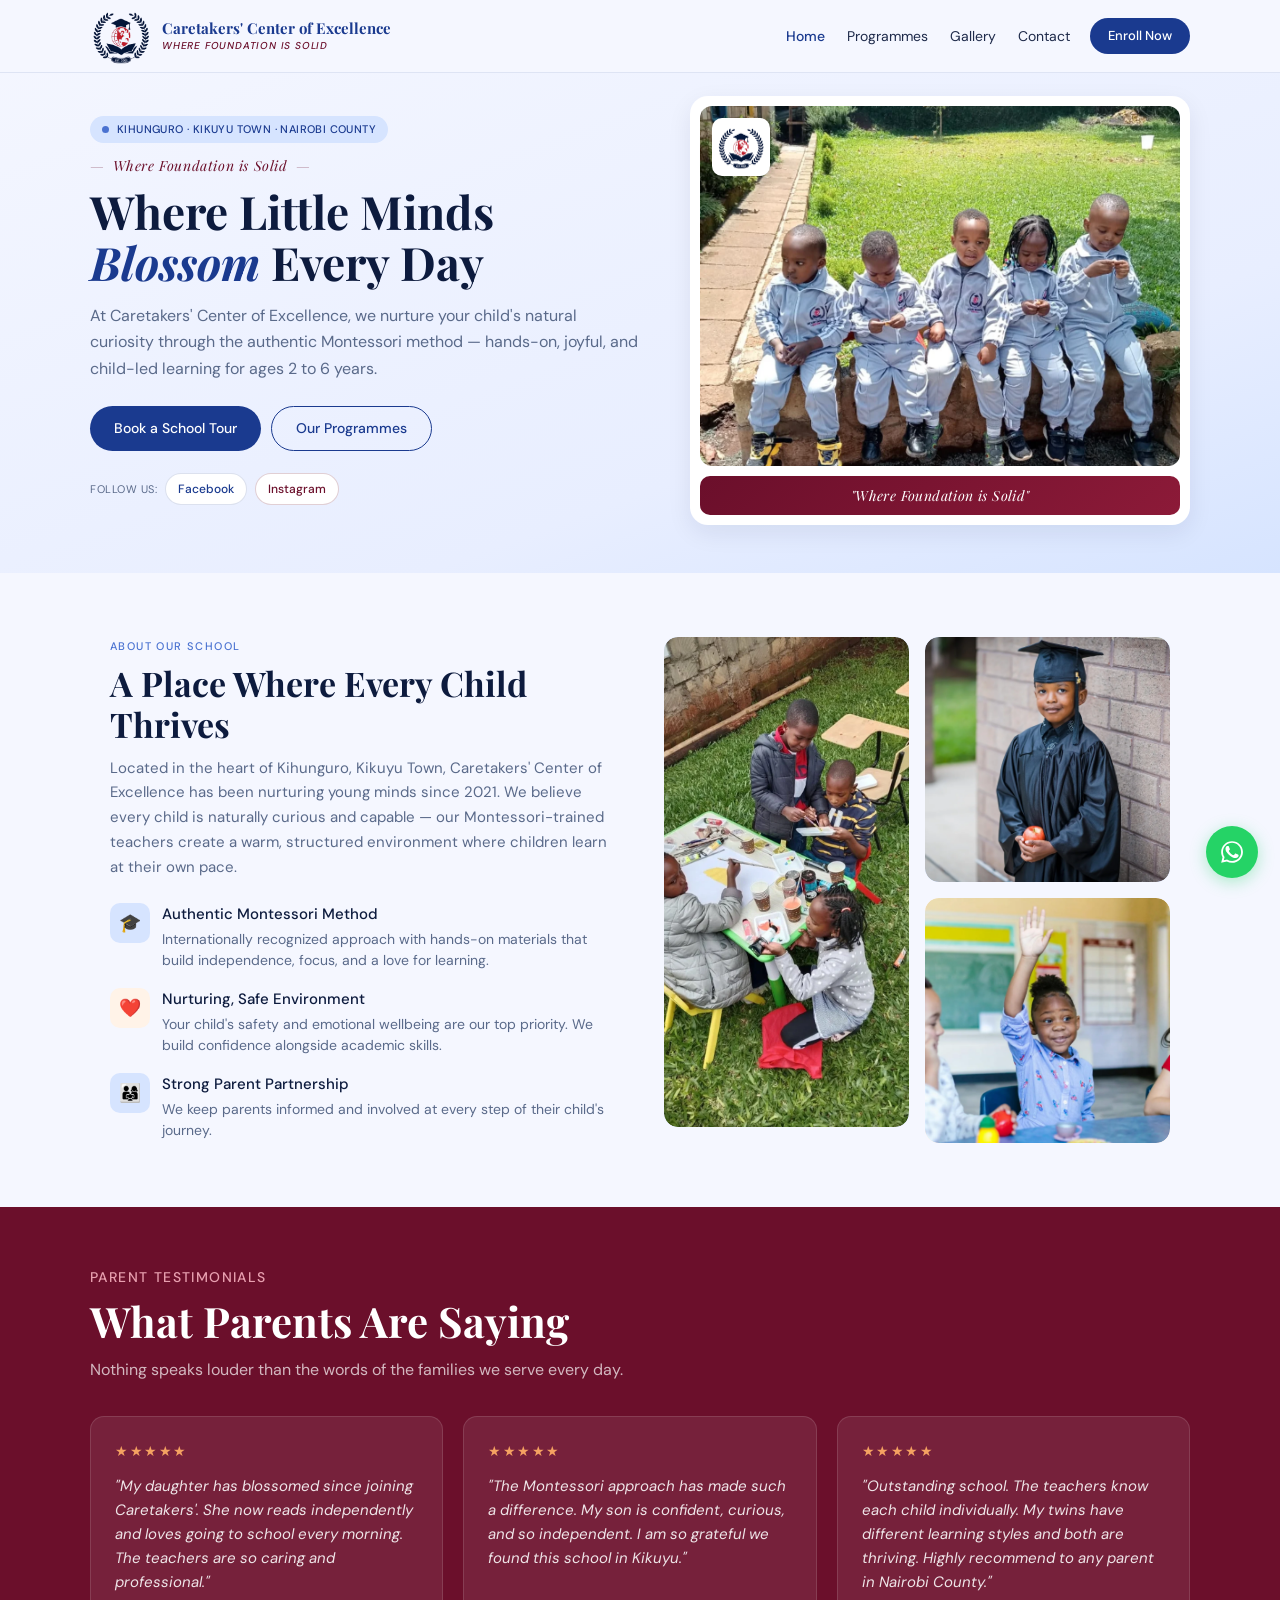
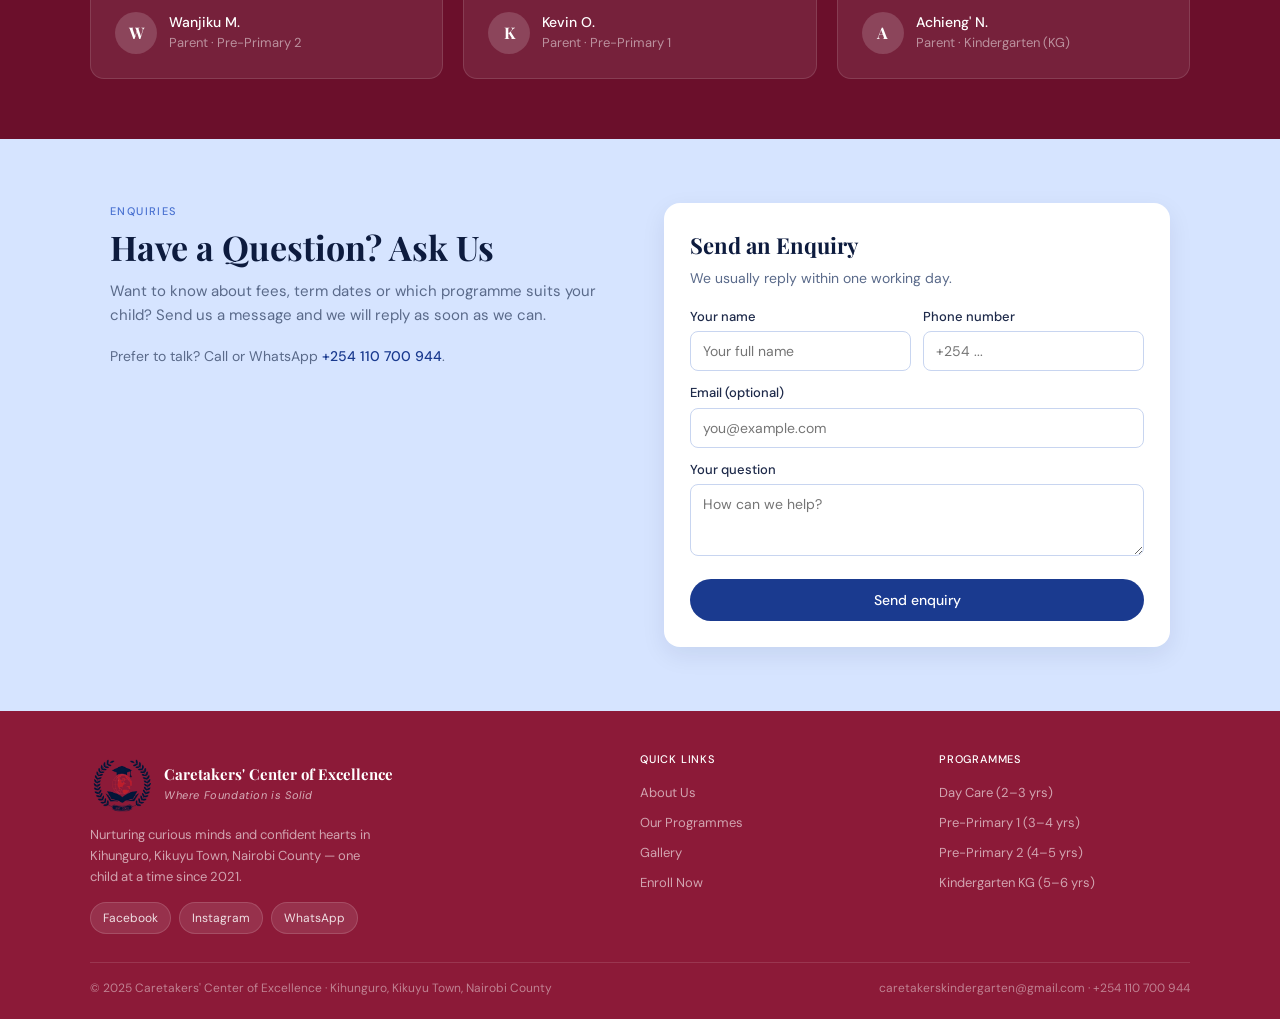
==== index.html @ aa912640 "Form Validation" ====
<!DOCTYPE html>
<html lang="en">
<head>
<meta charset="UTF-8">
<meta name="viewport" content="width=device-width, initial-scale=1.0">
<title>Caretakers' Center of Excellence | Where Foundation is Solid | Kikuyu Town</title>
<meta name="description" content="Authentic Montessori kindergarten in Kihunguro, Kikuyu Town, Nairobi County. Nurturing children aged 2–6 years. Where Foundation is Solid.">
<link href="https://fonts.googleapis.com/css2?family=Playfair+Display:wght@400;600;700&family=DM+Sans:wght@300;400;500&display=swap" rel="stylesheet">
<link rel="stylesheet" href="css/base/variables.css">
<link rel="stylesheet" href="css/base/reset.css">
<link rel="stylesheet" href="css/base/typography.css">
<link rel="stylesheet" href="css/layout/section.css">
<link rel="stylesheet" href="css/layout/page.css">
<link rel="stylesheet" href="css/components/nav.css">
<link rel="stylesheet" href="css/components/buttons.css">
<link rel="stylesheet" href="css/components/footer.css">
<link rel="stylesheet" href="css/components/whatsapp.css">
<link rel="stylesheet" href="css/components/social.css">
<link rel="stylesheet" href="css/components/forms.css">
<link rel="stylesheet" href="css/pages/home-hero.css">
<link rel="stylesheet" href="css/pages/about.css">
<link rel="stylesheet" href="css/pages/home-enquiry.css">
<link rel="stylesheet" href="css/pages/home-testimonials.css">
<link rel="stylesheet" href="css/pages/home-cta.css">
</head>
<body>

<nav>
  <div class="nav-inner">
    <a href="index.html" class="logo-wrap">
      <img src="images/Logo.png" alt="Caretakers' Center of Excellence Logo">
      <div class="logo-text">
        <strong>Caretakers' Center of Excellence</strong>
        <span>Where Foundation is Solid</span>
      </div>
    </a>
    <button class="nav-toggle" aria-label="Toggle menu" aria-expanded="false">☰</button>
    <ul class="nav-links">
      <li><a href="index.html" aria-current="page">Home</a></li>
      <li><a href="programmes.html">Programmes</a></li>
      <li><a href="gallery.html">Gallery</a></li>
      <li><a href="contact.html">Contact</a></li>
    </ul>
    <a href="contact.html#enrol" class="nav-cta">Enroll Now</a>
  </div>
</nav>

<main>
<section class="hero">
  <div class="hero-inner">
    <div>
      <div class="hero-tag">Kihunguro · Kikuyu Town · Nairobi County</div>
      <div class="tagline-hero">Where Foundation is Solid</div>
      <h1>Where Little Minds <em>Blossom</em> Every Day</h1>
      <p class="hero-desc">At Caretakers' Center of Excellence, we nurture your child's natural curiosity through the authentic Montessori method — hands-on, joyful, and child-led learning for ages 2 to 6 years.</p>
      <div class="hero-btns">
        <a href="contact.html#tour" class="btn-primary">Book a School Tour</a>
        <a href="programmes.html" class="btn-secondary">Our Programmes</a>
      </div>
      <div class="social-row">
        <span>Follow us:</span>
        <a href="https://www.facebook.com/caretakers-center-of-excellence" target="_blank" class="social-pill">Facebook</a>
        <a href="https://www.instagram.com/caretakerscenterofexcellence" target="_blank" class="social-pill wine">Instagram</a>
      </div>
    </div>
    <div class="hero-visual">
      <div class="hero-logo-card">
        <img class="hero-main-photo" src="images/Photo 9.jpg" alt="Children at Caretakers' Center of Excellence in Kikuyu">
        <div class="hero-logo-chip">
          <img src="images/Logo.png" alt="Caretakers' Center of Excellence Montessori">
        </div>
        <div class="hero-tagline-card">
          <p>"Where Foundation is Solid"</p>
        </div>
    
        
      </div>
    </div>
  </div>
</section>

<section id="about">
  <div class="section-inner">
    <div class="about-grid">
      <div>
        <p class="section-tag">About Our School</p>
        <h2 class="section-title">A Place Where Every Child Thrives</h2>
        <p class="section-desc">Located in the heart of Kihunguro, Kikuyu Town, Caretakers' Center of Excellence has been nurturing young minds since 2021. We believe every child is naturally curious and capable — our Montessori-trained teachers create a warm, structured environment where children learn at their own pace.</p>
        <div class="value-list">
          <div class="value-item">
            <div class="value-icon">🎓</div>
            <div class="value-text">
              <h4>Authentic Montessori Method</h4>
              <p>Internationally recognized approach with hands-on materials that build independence, focus, and a love for learning.</p>
            </div>
          </div>
          <div class="value-item">
            <div class="value-icon warm">❤️</div>
            <div class="value-text">
              <h4>Nurturing, Safe Environment</h4>
              <p>Your child's safety and emotional wellbeing are our top priority. We build confidence alongside academic skills.</p>
            </div>
          </div>
          <div class="value-item">
            <div class="value-icon">👨‍👩‍👧</div>
            <div class="value-text">
              <h4>Strong Parent Partnership</h4>
              <p>We keep parents informed and involved at every step of their child's journey.</p>
            </div>
          </div>
        </div>
      </div>
      <div class="about-visual">
        <div class="about-img-card tall">
          <img src="images/Photo 4.jpg" alt="Children at Caretakers' Center of Excellence">
        </div>
        <div class="about-img-card">
          <img src="images/Photo 8.jpg" alt="Learning activities at Caretakers' Center of Excellence">
        </div>
        <div class="about-img-card warm">
          <img src="images/Photo 16.jpg" alt="Activities at Caretakers' Center of Excellence">
        </div>
      </div>
    </div>
  </div>
</section>



<section class="testimonials">
  <div class="section-inner">
    <p class="section-tag">Parent Testimonials</p>
    <h2 class="section-title">What Parents Are Saying</h2>
    <p class="section-desc">Nothing speaks louder than the words of the families we serve every day.</p>
    <div class="testi-grid">
      <div class="testi-card">
        <div class="stars">★★★★★</div>
        <p class="testi-quote">"My daughter has blossomed since joining Caretakers'. She now reads independently and loves going to school every morning. The teachers are so caring and professional."</p>
        <div class="testi-author">
          <div class="testi-avatar">W</div>
          <div><p class="testi-name">Wanjiku M.</p><p class="testi-role">Parent · Pre-Primary 2</p></div>
        </div>
      </div>
      <div class="testi-card">
        <div class="stars">★★★★★</div>
        <p class="testi-quote">"The Montessori approach has made such a difference. My son is confident, curious, and so independent. I am so grateful we found this school in Kikuyu."</p>
        <div class="testi-author">
          <div class="testi-avatar">K</div>
          <div><p class="testi-name">Kevin O.</p><p class="testi-role">Parent · Pre-Primary 1</p></div>
        </div>
      </div>
      <div class="testi-card">
        <div class="stars">★★★★★</div>
        <p class="testi-quote">"Outstanding school. The teachers know each child individually. My twins have different learning styles and both are thriving. Highly recommend to any parent in Nairobi County."</p>
        <div class="testi-author">
          <div class="testi-avatar">A</div>
          <div><p class="testi-name">Achieng' N.</p><p class="testi-role">Parent · Kindergarten (KG)</p></div>
        </div>
      </div>
    </div>
  </div>
</section>


</main>

<section id="enquiry" class="section-alt">
  <div class="section-inner">
    <div class="enquiry-grid">
      <div class="enquiry-intro">
        <p class="section-tag">Enquiries</p>
        <h2 class="section-title">Have a Question? Ask Us</h2>
        <p class="section-desc">Want to know about fees, term dates or which programme suits your child? Send us a message and we will reply as soon as we can.</p>
        <p class="enquiry-alt">Prefer to talk? Call or WhatsApp <a href="tel:+254110700944">+254 110 700 944</a>.</p>
      </div>
      <form class="form-card" id="enquiry-form" action="https://api.web3forms.com/submit" method="POST"novalidate>
        <h3>Send an Enquiry</h3>
        <p class="form-intro">We usually reply within one working day.</p>
        <div class="form-row">
          <div class="form-group">
            <label for="enquiry-name">Your name</label>
            <input type="text" id="enquiry-name" name="name" placeholder="Your full name" autocomplete="name" required>
          </div>
          <div class="form-group">
            <label for="enquiry-phone">Phone number</label>
            <input type="tel" id="enquiry-phone" name="phone" placeholder="+254 ..." autocomplete="tel" required>
          </div>
        </div>
        <div class="form-group">
          <label for="enquiry-email">Email (optional)</label>
          <input type="email" id="enquiry-email" name="email" placeholder="you@example.com" autocomplete="email">
        </div>
        <div class="form-group">
          <label for="enquiry-message">Your question</label>
          <textarea id="enquiry-message" name="message" placeholder="How can we help?" required></textarea>
        </div>
        <input type="hidden" name="access_key" value="2067acbd-864c-4d5e-9318-bc15df3e7795">
        <input type="hidden" name="subject" value="New enquiry from the CCE website">
        <input type="hidden" name="from_name" value="CCE Website">
        <div class="hp-field" aria-hidden="true">
            <label>Leave this field empty <input type="text" name="botcheck" tabindex="-1" autocomplete="off"></label>
          </div>
        <button type="submit" class="submit-btn">Send enquiry</button>
        <p class="form-status" role="status" aria-live="polite"></p>
      </form>
    </div>
  </div>
</section>

<div id="footer"></div>

<script>
  fetch('footer.html')
    .then(response => response.text())
    .then(data => {
      document.getElementById('footer').innerHTML = data;
    })
    .catch(error => {
      console.log('Footer not loaded:', error);
    });
</script>

<a href="https://wa.me/254110700944" class="wa-float" target="_blank" title="Chat on WhatsApp" aria-label="Chat on WhatsApp"><svg viewBox="0 0 24 24" aria-hidden="true"><path d="M17.472 14.382c-.297-.149-1.758-.867-2.03-.967-.273-.099-.471-.148-.67.15-.197.297-.767.966-.94 1.164-.173.199-.347.223-.644.075-.297-.15-1.255-.463-2.39-1.475-.883-.788-1.48-1.761-1.653-2.059-.173-.297-.018-.458.13-.606.134-.133.298-.347.446-.52.149-.174.198-.298.298-.497.099-.198.05-.371-.025-.52-.075-.149-.669-1.612-.916-2.207-.242-.579-.487-.5-.669-.51-.173-.008-.371-.01-.57-.01-.198 0-.52.074-.792.372-.272.297-1.04 1.016-1.04 2.479 0 1.462 1.065 2.875 1.213 3.074.149.198 2.096 3.2 5.077 4.487.709.306 1.262.489 1.694.625.712.227 1.36.195 1.871.118.571-.085 1.758-.719 2.006-1.413.248-.694.248-1.289.173-1.413-.074-.124-.272-.198-.57-.347z"/><path d="M12.05 2.003C6.495 2.003 2 6.486 2 12.025c0 1.77.463 3.45 1.27 4.9L2 22l5.204-1.247a10.04 10.04 0 004.846 1.237h.004c5.555 0 10.05-4.483 10.05-10.022C22.104 6.486 17.605 2.003 12.05 2.003zm0 18.24h-.003a8.33 8.33 0 01-4.242-1.164l-.304-.18-3.087.74.736-3.01-.198-.31a8.3 8.3 0 01-1.277-4.434c0-4.59 3.75-8.327 8.365-8.327 4.614 0 8.365 3.738 8.365 8.327 0 4.59-3.751 8.348-8.355 8.348z"/></svg></a>

<script src="js/main.js"></script>
</body>
</html>
---- css/base/variables.css ----
/* Design tokens: change the brand colours/fonts here and it updates everywhere */

:root {
  --blue: #1A3A8F;
  --blue-mid: #4A72D1;
  --blue-pale: #D6E4FF;
  --wine: #6B0F2B;
  --wine-light: #8C1A38;
  --warm: #F4A261;
  --warm-pale: #FFF3E8;
  --bg: #F5F7FF;
  --dark: #0D1B3E;
  --text: #1E2A4A;
  --muted: #5A6A8A;
  --font-heading: 'Playfair Display', Georgia, serif;
  --font-body: 'DM Sans', sans-serif;
  --shadow: 0 8px 24px rgba(13, 27, 62, 0.08);
  --radius: 14px;
  --content: 1100px;
}
---- css/base/typography.css ----
/* Global heading styles */

h1 {
  font-family: var(--font-heading);
  font-size: 46px;
  line-height: 1.12;
  color: var(--dark);
  margin-bottom: 14px;
  font-weight: 700;
}

h1 em {
  font-style:italic;
  color:var(--blue);
}

@media (max-width: 900px) {
  h1 { font-size: 34px; }
}
---- css/layout/section.css ----
/* Shared section wrapper, tags, titles, descriptions. Used on every page. */

section {
  padding: 64px 5%;
}

.section-inner {
  max-width: var(--content);
  margin: 0 auto;
}

.section-tag {
  font-size: 11px;
  text-transform: uppercase;
  letter-spacing: 1.4px;
  color: var(--blue-mid);
  font-weight: 500;
  margin-bottom: 8px;
}

.section-title {
  font-family: var(--font-heading);
  font-size: 34px;
  color: var(--dark);
  margin-bottom: 10px;
  line-height: 1.22;
}

.section-desc {
  font-size: 15px;
  color: var(--muted);
  line-height: 1.65;
  max-width: 540px;
  font-weight: 400;
}

/* Alternate background to separate stacked sections */
.section-alt {
  background: var(--blue-pale);
}

@media (max-width: 900px) {
  section { padding: 48px 5%; }
  .section-title { font-size: 28px; }
}
---- css/layout/page.css ----
/* Inner pages: first section must clear the fixed 72px nav */

.page-first { padding-top: calc(72px + 40px); }

@media (max-width: 900px) {
  .page-first { padding-top: calc(72px + 32px); }
}
---- css/components/nav.css ----
/* Top navigation bar */

nav {
  position: fixed;
  top: 0;
  left: 0;
  right: 0;
  z-index: 100;
  background: rgba(245, 247, 255, 0.96);
  backdrop-filter: blur(10px);
  border-bottom: 1px solid rgba(26, 58, 143, 0.1);
  padding: 0 5%;
}

.nav-inner {
  display: flex;
  align-items: center;
  justify-content: space-between;
  height: 72px;
  max-width: var(--content);
  margin: 0 auto;
  gap: 20px;
}

.logo-wrap {
  display: flex;
  align-items: center;
  gap: 10px;
  text-decoration: none;
  min-width: 0;
}

.logo-wrap img {
  height: 62px;
  width: 62px;
  object-fit: contain;
  flex-shrink: 0;
}

.logo-text strong {
  display: block;
  font-family: var(--font-heading);
  font-size: 15px;
  color: var(--blue);
  font-weight: 700;
  line-height: 1.2;
}

.logo-text span {
  display: block;
  font-size: 10px;
  color: var(--wine);
  letter-spacing: 0.8px;
  text-transform: uppercase;
  font-style: italic;
  font-weight: 500;
  margin-top: 1px;
}

.nav-links {
  display: flex;
  gap: 22px;
  list-style: none;
  margin-left: auto;
}

.nav-links a {
  text-decoration: none;
  font-size: 14px;
  color: var(--text);
  font-weight: 400;
  transition: color 0.2s;
  padding: 4px 0;
}

.nav-links a:hover {
  color: var(--blue);
}

.nav-cta {
  background: var(--blue);
  color: #fff;
  padding: 8px 18px;
  border-radius: 50px;
  font-size: 13px;
  font-weight: 500;
  text-decoration: none;
  transition: background 0.2s;
  white-space: nowrap;
  flex-shrink: 0;
}

.nav-cta:hover {
  background: #122870;
}

.nav-toggle {
  display: none;
  background: none;
  border: 1.5px solid rgba(26, 58, 143, 0.25);
  border-radius: 8px;
  padding: 6px 10px;
  font-size: 20px;
  line-height: 1;
  color: var(--blue);
  cursor: pointer;
}

.nav-links a[aria-current="page"] {
  color: var(--blue);
  font-weight: 500;
}

@media (max-width: 900px) {
  .nav-toggle { display: block; margin-left: auto; }
  .nav-links {
    display: none;
    position: absolute;
    top: 72px;
    left: 0;
    right: 0;
    flex-direction: column;
    gap: 4px;
    padding: 12px 5% 16px;
    background: var(--bg);
    border-bottom: 1px solid rgba(26, 58, 143, 0.1);
    margin-left: 0;
  }
  .nav-links a { padding: 8px 0; }
  .nav-links.open { display: flex; }
}

@media (max-width: 600px) {
  .nav-cta { display: none; }
}

/* Fixed nav is 72px tall: keep anchor targets (#about, #why, #enquiry, #enrol, #tour)
   from landing underneath it, and scroll smoothly for users who allow motion. */
html {
  scroll-padding-top: 88px;
}

@media (prefers-reduced-motion: no-preference) {
  html {
    scroll-behavior: smooth;
  }
}
---- css/components/buttons.css ----
/* Primary / secondary buttons */

.btn-primary {
  background: var(--blue);
  color: #fff;
  padding: 12px 24px;
  border-radius: 50px;
  font-size: 14px;
  font-weight: 500;
  text-decoration: none;
  transition: background 0.2s;
  border: none;
  cursor: pointer;
  display: inline-block;
}

.btn-primary:hover {
  background: #122870;
}

.btn-secondary {
  background: transparent;
  color: var(--blue);
  padding: 11px 24px;
  border-radius: 50px;
  font-size: 14px;
  font-weight: 500;
  text-decoration: none;
  border: 1.5px solid var(--blue);
  transition: background 0.2s;
  cursor: pointer;
  display: inline-block;
}

.btn-secondary:hover {
  background: var(--blue-pale);
}
---- css/components/footer.css ----
/* Site footer */

footer {
  background: var(--wine-light);
  padding: 40px 5% 22px;
}

.footer-inner {
  max-width: var(--content);
  margin: 0 auto;
}

.footer-top {
  display: grid;
  grid-template-columns: 2fr 1fr 1fr;
  gap: 36px 48px;
  margin-bottom: 28px;
}

.footer-logo-wrap {
  display: flex;
  align-items: center;
  gap: 10px;
  margin-bottom: 10px;
}

.footer-logo-wrap img {
  height: 64px;
  width: 64px;
  object-fit: contain;
  border-radius: 6px;
  background: transparent;
  padding: 0;
  filter: none;
  opacity: 1;
}

.footer-logo-text strong {
  display: block;
  font-family: var(--font-heading);
  font-size: 15px;
  color: #fff;
  font-weight: 700;
}

.footer-tagline {
  font-size: 11px;
  color: rgba(255, 255, 255, 0.65);
  font-style: italic;
  letter-spacing: 0.6px;
  margin-top: 2px;
}

.footer-brand p {
  font-size: 13px;
  line-height: 1.6;
  color: rgba(255, 255, 255, 0.6);
  max-width: 300px;
  margin-top: 8px;
}

.footer-social {
  display: flex;
  gap: 8px;
  margin-top: 14px;
  flex-wrap: wrap;
}

.footer-social a {
  display: inline-flex;
  align-items: center;
  gap: 6px;
  background: rgba(255, 255, 255, 0.1);
  color: rgba(255, 255, 255, 0.85);
  padding: 6px 12px;
  border-radius: 50px;
  font-size: 12px;
  text-decoration: none;
  transition: background 0.2s;
  border: 1px solid rgba(255, 255, 255, 0.14);
}

.footer-social a:hover {
  background: rgba(255, 255, 255, 0.2);
  color: #fff;
}

.footer-col h5 {
  font-size: 11px;
  font-weight: 500;
  color: #fff;
  margin-bottom: 12px;
  text-transform: uppercase;
  letter-spacing: 0.8px;
}

.footer-col ul {
  list-style: none;
}

.footer-col li {
  margin-bottom: 6px;
}

.footer-col a {
  text-decoration: none;
  font-size: 13px;
  color: rgba(255, 255, 255, 0.6);
  transition: color 0.2s;
}

.footer-col a:hover {
  color: #fff;
}

.footer-bottom {
  border-top: 1px solid rgba(255, 255, 255, 0.12);
  padding-top: 16px;
  display: flex;
  justify-content: space-between;
  align-items: center;
  font-size: 12px;
  color: rgba(255, 255, 255, 0.45);
  flex-wrap: wrap;
  gap: 8px;
}

@media (max-width: 900px) {
  .footer-top { grid-template-columns: 1fr; gap: 28px; }
}
---- css/components/whatsapp.css ----
/* Floating WhatsApp button */

.wa-float {
  position: fixed;
  bottom: 22px;
  right: 22px;
  z-index: 999;
  background: #25D366;
  width: 52px;
  height: 52px;
  border-radius: 50%;
  display: flex;
  align-items: center;
  justify-content: center;
  box-shadow: 0 4px 16px rgba(37, 211, 102, 0.35);
  text-decoration: none;
  transition: transform 0.2s;
}

.wa-float:hover {
  transform: scale(1.06);
}

.wa-float svg {
  width: 26px;
  height: 26px;
  fill: #fff;
}
---- css/components/social.css ----
/* Social pills */

.social-row {
  display: flex;
  gap: 8px;
  align-items: center;
  flex-wrap: wrap;
}

.social-row span {
  font-size: 11px;
  color: var(--muted);
  text-transform: uppercase;
  letter-spacing: 0.5px;
}

.social-pill {
  display: inline-flex;
  align-items: center;
  gap: 6px;
  background: #fff;
  border: 1px solid rgba(26, 58, 143, 0.15);
  color: var(--blue);
  padding: 6px 12px;
  border-radius: 50px;
  font-size: 12px;
  font-weight: 500;
  text-decoration: none;
  transition: background 0.2s, color 0.2s;
}

.social-pill:hover {
  background: var(--blue);
  color: #fff;
}

.social-pill.wine {
  color: var(--wine);
  border-color: rgba(107, 15, 43, 0.2);
}

.social-pill.wine:hover {
  background: var(--wine);
  color: #fff;
}
---- css/components/forms.css ----
/* Form fields + submit button */

.form-row {
  display: grid;
  grid-template-columns: 1fr 1fr;
  gap: 12px;
  margin-bottom: 12px;
}

.form-row .form-group {
  margin-bottom: 0;
}

.form-group {
  margin-bottom: 12px;
}

.form-group label {
  display: block;
  font-size: 13px;
  font-weight: 500;
  color: var(--text);
  margin-bottom: 5px;
}

.form-group input,
.form-group select,
.form-group textarea {
  width: 100%;
  padding: 10px 12px;
  border: 1.5px solid #C8D5F0;
  border-radius: 8px;
  font-size: 14px;
  font-family: var(--font-body);
  color: var(--dark);
  outline: none;
  transition: border-color 0.2s;
  background: #fff;
}

.form-group input:focus,
.form-group select:focus,
.form-group textarea:focus {
  border-color: var(--blue);
}

.form-group textarea {
  resize: vertical;
  min-height: 72px;
}

.submit-btn {
  width: 100%;
  background: var(--blue);
  color: #fff;
  padding: 12px;
  border-radius: 50px;
  font-size: 14px;
  font-weight: 500;
  border: none;
  cursor: pointer;
  font-family: var(--font-body);
  transition: background 0.2s;
  margin-top: 4px;
}

.submit-btn:hover {
  background: #122870;
}

/* Disabled state while a form is sending */
.submit-btn:disabled {
  opacity: 0.7;
  cursor: not-allowed;
}

/* Success / error message under each form */
.form-status {
  margin-top: 12px;
  font-size: 14px;
  line-height: 1.5;
  border-radius: 8px;
}

.form-status:empty {
  display: none;
}

.form-status.success,
.form-status.error {
  padding: 10px 14px;
}

.form-status.success {
  background: #E8F6EC;
  color: #1E6B35;
  border: 1px solid #B9E2C4;
}

.form-status.error {
  background: #FDECEC;
  color: #9B2226;
  border: 1px solid #F3C1C3;
}

/* Honeypot: invisible to people, tempting to bots */
.hp-field {
  position: absolute;
  left: -9999px;
  width: 1px;
  height: 1px;
  overflow: hidden;
}

/* Keyboard users still get a visible focus ring on the button */
.submit-btn:focus-visible {
  outline: 3px solid #C8D5F0;
  outline-offset: 2px;
}

/* Shared form card (homepage enquiry, contact page enrolment + tour) */
.form-card {
  background: #fff;
  border-radius: 16px;
  padding: 26px;
  box-shadow: var(--shadow);
}

.form-card h3 {
  font-family: var(--font-heading);
  font-size: 22px;
  color: var(--dark);
  margin-bottom: 6px;
}

.form-card .form-intro {
  font-size: 14px;
  color: var(--muted);
  line-height: 1.5;
  margin-bottom: 18px;
}

@media (max-width: 600px) {
  .form-row { grid-template-columns: 1fr; }
}
---- css/pages/home-hero.css ----
/* HOME: hero section */

.hero {
  display: flex;
  align-items: center;
  padding: clamp(48px, 10vw, 96px) clamp(16px, 5%, 5%) clamp(24px, 5vw, 48px);
  background: linear-gradient(160deg, var(--bg) 0%, #E8EEFF 70%, var(--blue-pale) 100%);
}

.hero-inner {
  max-width: var(--content);
  margin: 0 auto;
  display: grid;
  grid-template-columns: 1fr;
  gap: clamp(24px, 5vw, 48px);
  align-items: center;
  width: 100%;
}

.hero-tag {
  display: inline-flex;
  align-items: center;
  gap: 8px;
  background: var(--blue-pale);
  color: var(--blue);
  padding: 5px 12px;
  border-radius: 50px;
  font-size: clamp(9px, 2vw, 11px);
  font-weight: 500;
  letter-spacing: 0.4px;
  text-transform: uppercase;
  margin-bottom: 12px;
}

.hero-tag::before {
  content: '';
  width: 7px;
  height: 7px;
  border-radius: 50%;
  background: var(--blue-mid);
}

.tagline-hero {
  font-family: var(--font-heading);
  font-size: clamp(12px, 2.5vw, 14px);
  color: var(--wine);
  font-style: italic;
  letter-spacing: 0.6px;
  margin-bottom: 10px;
  display: flex;
  align-items: center;
  gap: 8px;
  flex-wrap: wrap;
}

.tagline-hero::before,
.tagline-hero::after {
  content: '—';
  color: var(--wine);
  opacity: 0.45;
}

.hero-desc {
  font-size: clamp(14px, 2.2vw, 16px);
  line-height: 1.65;
  color: var(--muted);
  margin-bottom: 24px;
  font-weight: 400;
}

.hero-btns {
  display: flex;
  gap: clamp(6px, 2vw, 10px);
  flex-wrap: wrap;
  margin-bottom: 22px;
}

.hero-visual {
  position: relative;
  display: flex;
  align-items: center;
  justify-content: center;
  width: 100%;
}

.hero-logo-card {
  background: #fff;
  border-radius: 18px;
  padding: clamp(8px, 2vw, 10px);
  box-shadow: var(--shadow);
  position: relative;
  text-align: center;
  width: 100%;
  max-width: 500px;
}

.hero-main-photo {
  width: 100%;
  height: clamp(240px, 50vw, 360px);
  object-fit: cover;
  object-position: center 30%;
  border-radius: 12px;
}

.hero-logo-chip {
  position: absolute;
  top: clamp(12px, 3vw, 22px);
  left: clamp(12px, 3vw, 22px);
  width: clamp(40px, 8vw, 58px);
  height: clamp(40px, 8vw, 58px);
  background: #fff;
  border-radius: 10px;
  padding: 4px;
  box-shadow: 0 4px 14px rgba(13, 27, 62, 0.16);
}

.hero-logo-chip img {
  width: 100%;
  height: 100%;
  object-fit: contain;
}

.hero-tagline-card {
  margin-top: 10px;
  background: linear-gradient(135deg, var(--wine), var(--wine-light));
  border-radius: 10px;
  padding: clamp(7px, 2vw, 9px) clamp(12px, 3vw, 16px);
}

.hero-tagline-card p {
  font-family: var(--font-heading);
  font-size: clamp(12px, 2vw, 14px);
  color: #fff;
  font-style: italic;
  letter-spacing: 0.4px;
}

.float-badge {
  position: absolute;
  background: #fff;
  border-radius: 12px;
  padding: clamp(6px, 1.5vw, 9px) clamp(9px, 2vw, 12px);
  box-shadow: 0 6px 18px rgba(13, 27, 62, 0.12);
  display: flex;
  align-items: center;
  gap: 8px;
  font-size: clamp(10px, 1.8vw, 12px);
  font-weight: 500;
  color: var(--dark);
}

.badge-top {
  top: clamp(8px, 2vw, 18px);
  right: clamp(-20px, -5vw, -8px);
}

.badge-bottom {
  bottom: clamp(30px, 8vw, 58px);
  left: clamp(-20px, -5vw, -10px);
}

.badge-dot {
  width: 8px;
  height: 8px;
  border-radius: 50%;
  flex-shrink: 0;
  background: var(--blue-mid);
}

.badge-dot--blue {
  background: var(--blue-mid);
}

/* Tablet (768px - 1024px) */
@media (min-width: 768px) {
  .hero-inner {
    grid-template-columns: 1.05fr 0.95fr;
  }

  .hero-visual {
    width: auto;
  }

  .hero-logo-card {
    max-width: none;
  }
}

/* Small Mobile (320px - 480px) */
@media (max-width: 480px) {
  .hero {
    padding: clamp(40px, 8vw, 56px) clamp(12px, 4%, 16px) clamp(20px, 4vw, 28px);
  }

  .hero-tag {
    padding: 4px 10px;
  }

  .hero-main-photo {
    height: clamp(200px, 45vw, 280px);
  }

  .hero-logo-chip {
    width: clamp(36px, 7vw, 48px);
    height: clamp(36px, 7vw, 48px);
  }

  .badge-top,
  .badge-bottom {
    left: clamp(8px, 3vw, 12px);
    right: auto;
  }

  .badge-top {
    top: clamp(8px, 2vw, 12px);
  }

  .badge-bottom {
    bottom: clamp(28px, 6vw, 40px);
  }
}

/* Large Desktop (1200px and up) */
@media (min-width: 1200px) {
  .hero-inner {
    gap: 48px;
  }

  .hero-logo-card {
    max-width: 600px;
  }
}

/* Ultra-wide (1600px and up) */
@media (min-width: 1600px) {
  .hero {
    padding: 96px 5% 48px;
  }

  .hero-inner {
    gap: clamp(48px, 6vw, 64px);
  }
}
---- css/pages/about.css ----
/* ABOUT: school intro + values */

.about-grid {
  display: grid;
  grid-template-columns: 1fr 1fr;
  gap: 48px;
  align-items: center;
  width: 100%;
  max-width: 100%;
  padding: 0 20px;
  margin: 0 auto;
  box-sizing: border-box;
}

.about-visual {
  display: grid;
  grid-template-columns: 1fr 1fr;
  grid-template-rows: auto auto;
  gap: 16px;
  width: 100%;
  margin: 0 auto;
}

.about-img-card {
  position: relative;
  width: 100%;
  height: auto;
  aspect-ratio: 1 / 1;
  border-radius: var(--radius);
  overflow: hidden;
  background: var(--blue-pale);
}

.about-img-card img {
  width: 100%;
  height: 100%;
  display: block;
  object-fit: cover;
  object-position: center;
  border-radius: var(--radius);
  transition: transform 0.4s ease;
}

.about-img-card.tall {
  aspect-ratio: 1 / 2;
  grid-row: span 2;
}

.about-img-card.warm {
  background: var(--warm-pale);
}

.about-img-card:hover img {
  transform: scale(1.04);
}

.value-list {
  margin-top: 24px;
  width: 100%;
}

.value-item {
  display: flex;
  gap: 12px;
  margin-bottom: 16px;
  align-items: flex-start;
}

.value-item:last-child {
  margin-bottom: 0;
}

.value-icon {
  width: 40px;
  height: 40px;
  min-width: 40px;
  border-radius: 10px;
  background: var(--blue-pale);
  display: flex;
  align-items: center;
  justify-content: center;
  font-size: 18px;
  flex-shrink: 0;
}

.value-icon.warm {
  background: var(--warm-pale);
}

.value-text h4 {
  font-size: 15px;
  font-weight: 500;
  color: var(--dark);
  margin-bottom: 3px;
  margin-top: 0;
}

.value-text p {
  font-size: 14px;
  color: var(--muted);
  line-height: 1.55;
  margin: 0;
}

/* Tablet - 768px and below */
@media (max-width: 768px) {
  .about-grid {
    grid-template-columns: 1fr;
    gap: 28px;
    padding: 0 18px;
  }

  .about-visual {
    grid-template-columns: 1fr 1fr;
    gap: 14px;
  }

  .about-img-card {
    aspect-ratio: 1 / 1;
  }

  .about-img-card.tall {
    aspect-ratio: 1 / 2;
  }
}

/* Small devices - 600px and below */
@media (max-width: 600px) {
  .about-grid {
    padding: 0 16px;
    gap: 24px;
  }

  .about-visual {
    grid-template-columns: 1fr 1fr;
    gap: 12px;
  }

  .about-img-card {
    aspect-ratio: 1 / 1;
    border-radius: 12px;
  }

  .about-img-card img {
    border-radius: 12px;
  }

  .about-img-card.tall {
    aspect-ratio: 1 / 2;
  }

  .value-text h4 {
    font-size: 14px;
  }

  .value-text p {
    font-size: 13px;
  }

  .value-icon {
    width: 36px;
    height: 36px;
    min-width: 36px;
    font-size: 16px;
  }
}

/* Extra small - 480px and below */
@media (max-width: 480px) {
  .about-grid {
    padding: 0 14px;
    gap: 20px;
  }

  .about-visual {
    grid-template-columns: 1fr 1fr;
    gap: 10px;
  }

  .about-img-card {
    aspect-ratio: 1 / 1;
    border-radius: 10px;
  }

  .about-img-card img {
    border-radius: 10px;
  }

  .about-img-card.tall {
    aspect-ratio: 1 / 2;
  }

  .value-item {
    gap: 10px;
    margin-bottom: 12px;
  }

  .value-text h4 {
    font-size: 13px;
  }

  .value-text p {
    font-size: 12px;
  }

  .value-icon {
    width: 32px;
    height: 32px;
    min-width: 32px;
    font-size: 14px;
  }
}
---- css/pages/home-enquiry.css ----
/* HOME: enquiry section (intro text + form card) */

.enquiry-grid {
  display: grid;
  grid-template-columns: 1fr 1fr;
  gap: 48px;
  align-items: start;
  width: 100%;
  max-width: 100%;
  padding: 0 20px;
  margin: 0 auto;
  box-sizing: border-box;
}

.enquiry-alt {
  margin-top: 18px;
  font-size: 14px;
  color: var(--muted);
  padding: 0;
}

.enquiry-alt a {
  color: var(--blue);
  font-weight: 500;
  text-decoration: none;
}

.enquiry-alt a:hover {
  text-decoration: underline;
}

/* Responsive breakpoints */
@media (max-width: 1024px) {
  .enquiry-grid {
    grid-template-columns: 1fr;
    gap: 32px;
    padding: 0 24px;
  }
}

@media (max-width: 768px) {
  .enquiry-grid {
    gap: 24px;
    padding: 0 18px;
  }
}

@media (max-width: 480px) {
  .enquiry-grid {
    gap: 16px;
    padding: 0 16px;
  }

  .enquiry-alt {
    font-size: 12px;
  }
}
---- css/pages/home-testimonials.css ----
/* HOME: testimonials */

.testimonials {
  background: var(--wine);
  padding: clamp(20px, 5vw, 60px) clamp(16px, 4vw, 40px);
}

.testimonials .section-title {
  color: #fff;
  font-size: clamp(24px, 6vw, 42px);
}

.testimonials .section-tag {
  color: #E8A0B0;
  font-size: clamp(12px, 2.5vw, 14px);
}

.testimonials .section-desc {
  color: rgba(255, 255, 255, 0.7);
  font-size: clamp(14px, 2vw, 16px);
  max-width: 100%;
}

.testi-grid {
  display: grid;
  grid-template-columns: repeat(auto-fit, minmax(280px, 1fr));
  gap: clamp(12px, 3vw, 20px);
  margin-top: clamp(20px, 5vw, 32px);
}

.testi-card {
  background: rgba(255, 255, 255, 0.08);
  border: 1px solid rgba(255, 255, 255, 0.12);
  border-radius: var(--radius);
  padding: clamp(16px, 4vw, 24px);
  display: flex;
  flex-direction: column;
  height: 100%;
  transition: transform 0.3s ease, background 0.3s ease;
}

.testi-card:hover {
  transform: translateY(-4px);
  background: rgba(255, 255, 255, 0.12);
}

.stars {
  color: var(--warm);
  font-size: clamp(12px, 2vw, 14px);
  margin-bottom: clamp(8px, 2vw, 12px);
  letter-spacing: 1.5px;
}

.testi-quote {
  font-size: clamp(13px, 1.8vw, 15px);
  color: rgba(255, 255, 255, 0.88);
  line-height: 1.6;
  font-style: italic;
  margin-bottom: clamp(12px, 3vw, 18px);
  flex: 1;
  word-wrap: break-word;
  overflow-wrap: break-word;
}

.testi-author {
  display: flex;
  align-items: center;
  gap: clamp(8px, 2vw, 12px);
  margin-top: auto;
}

.testi-avatar {
  width: clamp(32px, 8vw, 42px);
  height: clamp(32px, 8vw, 42px);
  min-width: clamp(32px, 8vw, 42px);
  border-radius: 50%;
  background: rgba(255, 255, 255, 0.16);
  display: flex;
  align-items: center;
  justify-content: center;
  font-size: clamp(12px, 2vw, 16px);
  font-weight: 700;
  color: #fff;
  font-family: var(--font-heading);
  flex-shrink: 0;
}

.testi-name {
  font-size: clamp(12px, 2vw, 14px);
  font-weight: 500;
  color: #fff;
  word-break: break-word;
}

.testi-role {
  font-size: clamp(11px, 1.8vw, 13px);
  color: rgba(255, 255, 255, 0.5);
  word-break: break-word;
}

/* Tablet and larger */
@media (min-width: 601px) and (max-width: 900px) {
  .testi-grid {
    grid-template-columns: repeat(auto-fit, minmax(240px, 1fr));
  }
}

/* Small mobile devices */
@media (max-width: 360px) {
  .testimonials {
    padding: clamp(16px, 4vw, 24px) clamp(12px, 3vw, 20px);
  }

  .testi-quote {
    line-height: 1.5;
  }

  .testi-grid {
    grid-template-columns: repeat(auto-fit, minmax(280px, 1fr));
    gap: clamp(10px, 2.5vw, 14px);
  }
}

/* Large desktop and ultra-wide */
@media (min-width: 1400px) {
  .testi-grid {
    grid-template-columns: repeat(auto-fit, minmax(320px, 1fr));
  }
}

@media print {
  .testi-card {
    page-break-inside: avoid;
  }
}

@media (prefers-reduced-motion: reduce) {
  .testi-card {
    transition: none;
  }
}
---- css/pages/home-cta.css ----
/* HOME: closing call-to-action band */

.cta-band {
  background: var(--blue);
  text-align: center;
}

.cta-band .section-inner {
  max-width: 640px;
}

.cta-band .section-title {
  color: #fff;
}

.cta-band .section-desc {
  color: rgba(255, 255, 255, 0.78);
  margin: 0 auto 22px;
}

.cta-band .btn-primary {
  background: #fff;
  color: var(--blue);
}

.cta-band .btn-primary:hover {
  background: var(--blue-pale);
}

.cta-band .section-tag {
  color: var(--blue-pale);
}
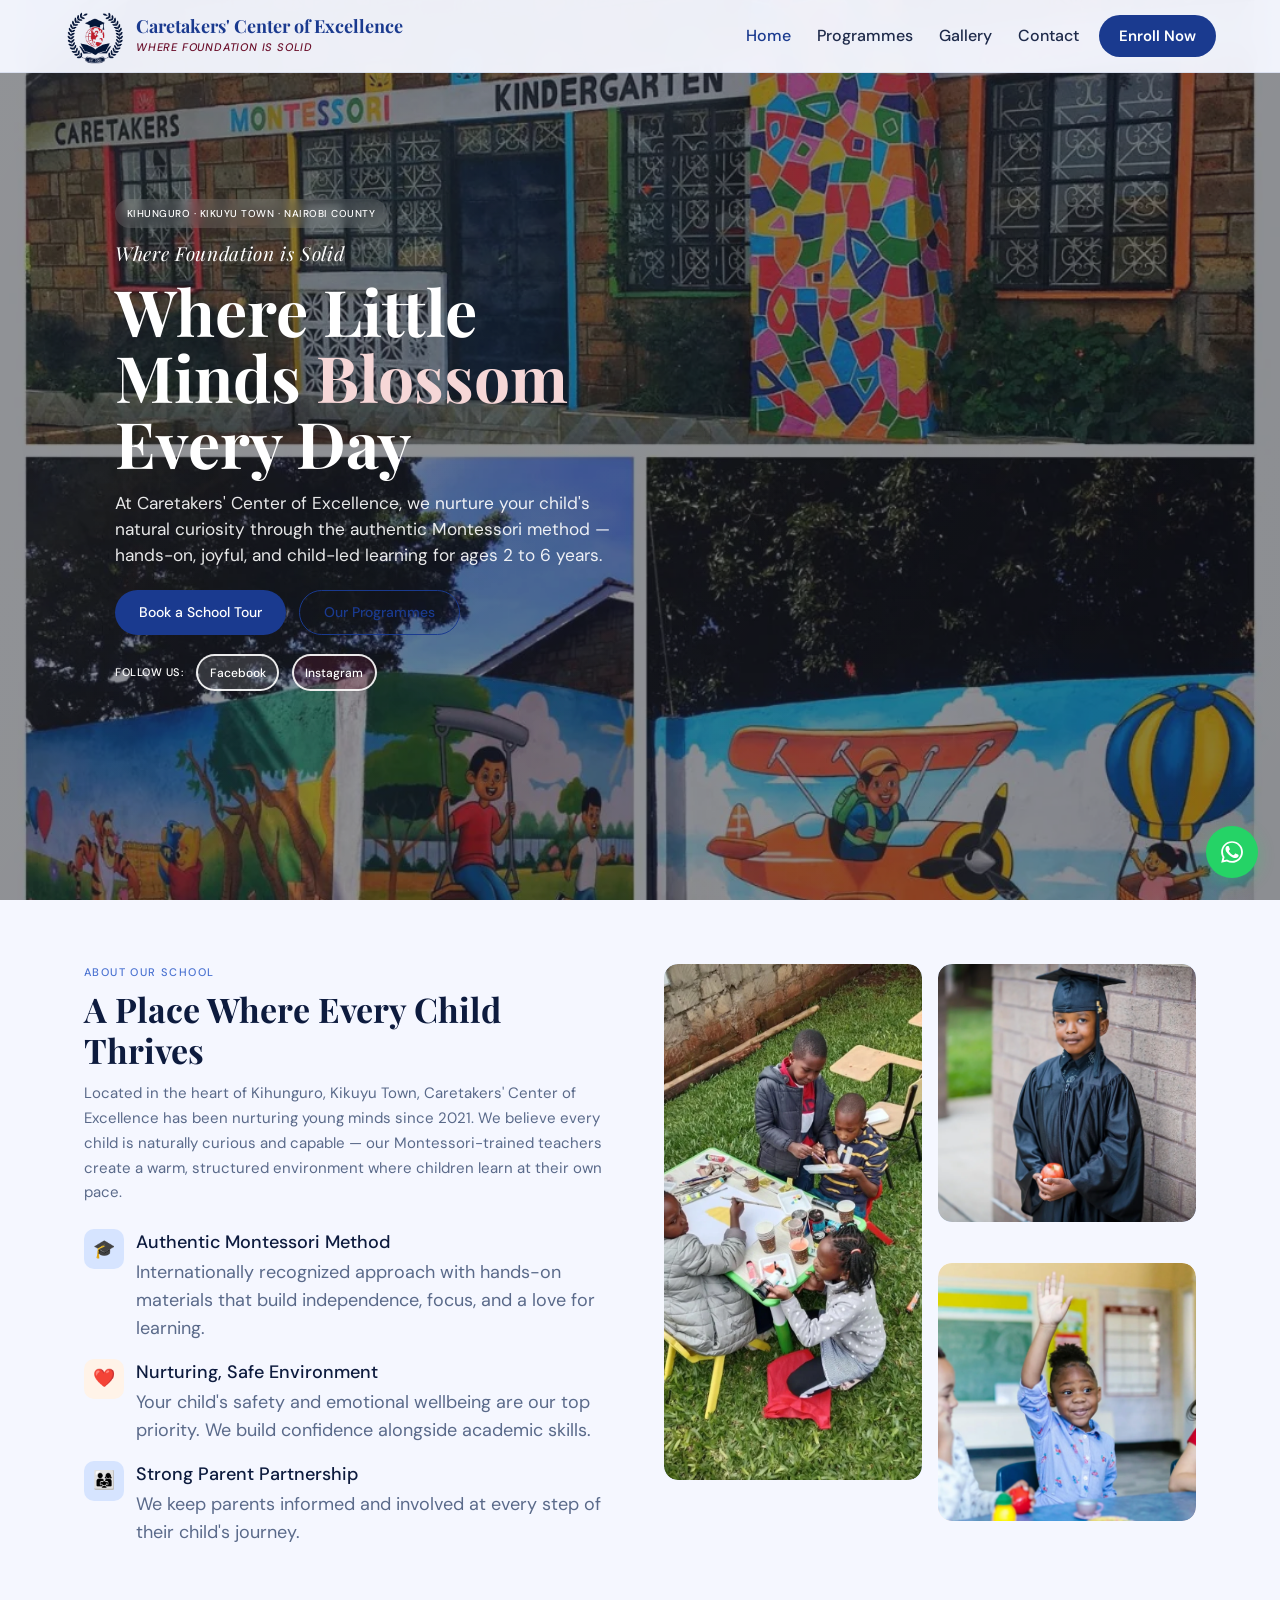
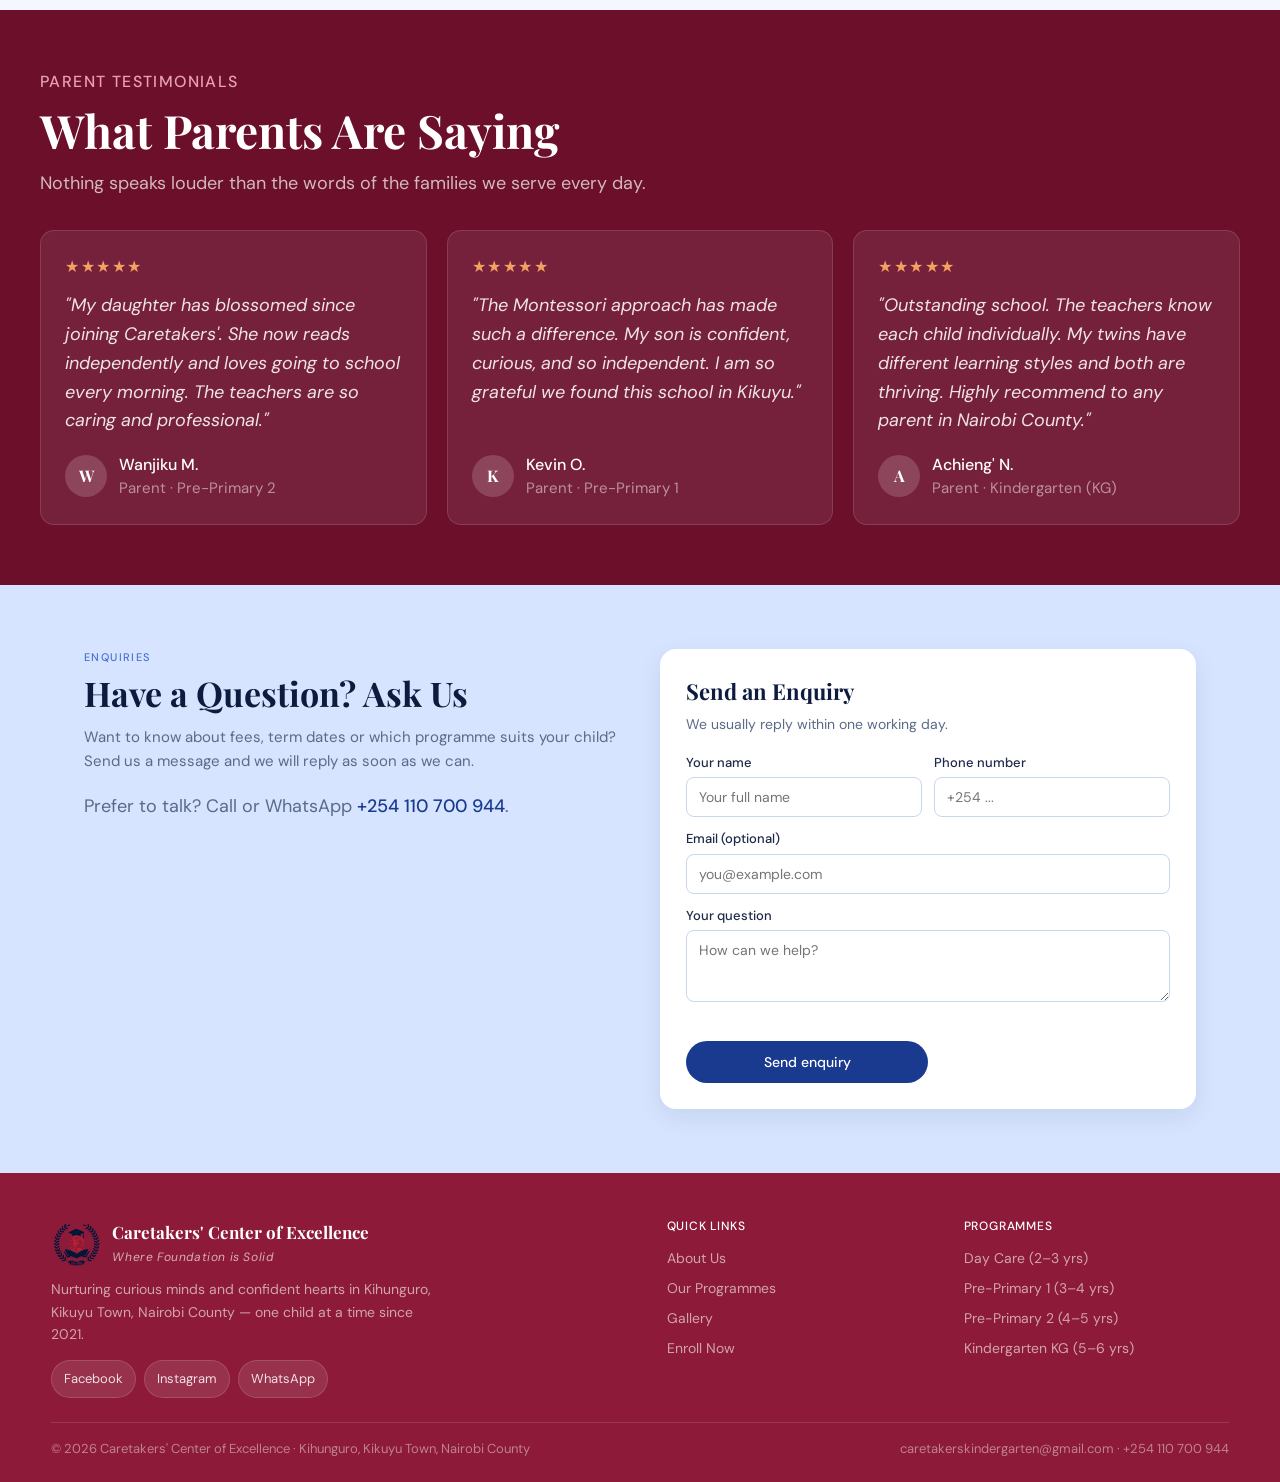
==== commit 75dd2246: "made some changes on hero and contact sections" ====
--- a/index.html
+++ b/index.html
@@ -4,6 +4,9 @@
 <meta charset="UTF-8">
 <meta name="viewport" content="width=device-width, initial-scale=1.0">
 <title>Caretakers' Center of Excellence | Where Foundation is Solid | Kikuyu Town</title>
+
+<link rel="icon" type="image/png" href="images/Logo.png">
+
 <meta name="description" content="Authentic Montessori kindergarten in Kihunguro, Kikuyu Town, Nairobi County. Nurturing children aged 2–6 years. Where Foundation is Solid.">
 <link href="https://fonts.googleapis.com/css2?family=Playfair+Display:wght@400;600;700&family=DM+Sans:wght@300;400;500&display=swap" rel="stylesheet">
 <link rel="stylesheet" href="css/base/variables.css">
@@ -48,36 +51,34 @@
 <main>
 <section class="hero">
   <div class="hero-inner">
-    <div>
+    <div class="hero-copy">
       <div class="hero-tag">Kihunguro · Kikuyu Town · Nairobi County</div>
       <div class="tagline-hero">Where Foundation is Solid</div>
       <h1>Where Little Minds <em>Blossom</em> Every Day</h1>
-      <p class="hero-desc">At Caretakers' Center of Excellence, we nurture your child's natural curiosity through the authentic Montessori method — hands-on, joyful, and child-led learning for ages 2 to 6 years.</p>
+      <p class="hero-desc">
+        At Caretakers' Center of Excellence, we nurture your child's natural curiosity through the authentic Montessori method — hands-on, joyful, and child-led learning for ages 2 to 6 years.
+      </p>
+
       <div class="hero-btns">
         <a href="contact.html#tour" class="btn-primary">Book a School Tour</a>
         <a href="programmes.html" class="btn-secondary">Our Programmes</a>
       </div>
+
       <div class="social-row">
         <span>Follow us:</span>
         <a href="https://www.facebook.com/caretakers-center-of-excellence" target="_blank" class="social-pill">Facebook</a>
         <a href="https://www.instagram.com/caretakerscenterofexcellence" target="_blank" class="social-pill wine">Instagram</a>
       </div>
     </div>
+
     <div class="hero-visual">
       <div class="hero-logo-card">
-        <img class="hero-main-photo" src="images/Photo 9.jpg" alt="Children at Caretakers' Center of Excellence in Kikuyu">
-        <div class="hero-logo-chip">
-          <img src="images/Logo.png" alt="Caretakers' Center of Excellence Montessori">
-        </div>
-        <div class="hero-tagline-card">
-          <p>"Where Foundation is Solid"</p>
-        </div>
     
-        
-      </div>
-    </div>
-  </div>
-</section>
+      </div>
+    </div>
+  </div>
+</section>
+
 
 <section id="about">
   <div class="section-inner">
--- a/css/components/nav.css
+++ b/css/components/nav.css
@@ -40,7 +40,7 @@
 .logo-text strong {
   display: block;
   font-family: var(--font-heading);
-  font-size: 15px;
+  font-size: 18px;
   color: var(--blue);
   font-weight: 700;
   line-height: 1.2;
@@ -48,7 +48,7 @@
 
 .logo-text span {
   display: block;
-  font-size: 10px;
+  font-size: 11px;
   color: var(--wine);
   letter-spacing: 0.8px;
   text-transform: uppercase;
@@ -59,16 +59,16 @@
 
 .nav-links {
   display: flex;
-  gap: 22px;
+  gap: 26px;
   list-style: none;
   margin-left: auto;
 }
 
 .nav-links a {
   text-decoration: none;
-  font-size: 14px;
+  font-size: 16px;
   color: var(--text);
-  font-weight: 400;
+  font-weight: 500;
   transition: color 0.2s;
   padding: 4px 0;
 }
@@ -80,10 +80,10 @@
 .nav-cta {
   background: var(--blue);
   color: #fff;
-  padding: 8px 18px;
+  padding: 10px 20px;
   border-radius: 50px;
-  font-size: 13px;
-  font-weight: 500;
+  font-size: 15px;
+  font-weight: 600;
   text-decoration: none;
   transition: background 0.2s;
   white-space: nowrap;
--- a/css/components/footer.css
+++ b/css/components/footer.css
@@ -1,20 +1,23 @@
-/* Site footer */
+:root {
+  --content: 1600px;
+}
 
 footer {
   background: var(--wine-light);
-  padding: 40px 5% 22px;
+  padding: 40px clamp(20px, 4vw, 80px) 22px;
 }
 
 .footer-inner {
-  max-width: var(--content);
+  width: min(100%, var(--content));
   margin: 0 auto;
 }
 
 .footer-top {
   display: grid;
-  grid-template-columns: 2fr 1fr 1fr;
-  gap: 36px 48px;
+  grid-template-columns: minmax(0, 2.3fr) minmax(180px, 1fr) minmax(180px, 1fr);
+  gap: clamp(24px, 2.8vw, 72px);
   margin-bottom: 28px;
+  align-items: start;
 }
 
 .footer-logo-wrap {
@@ -25,8 +28,8 @@
 }
 
 .footer-logo-wrap img {
-  height: 64px;
-  width: 64px;
+  height: clamp(48px, 4vw, 80px);
+  width: clamp(48px, 4vw, 80px);
   object-fit: contain;
   border-radius: 6px;
   background: transparent;
@@ -38,13 +41,13 @@
 .footer-logo-text strong {
   display: block;
   font-family: var(--font-heading);
-  font-size: 15px;
+  font-size: clamp(16px, 1vw, 20px);
   color: #fff;
   font-weight: 700;
 }
 
 .footer-tagline {
-  font-size: 11px;
+  font-size: clamp(12px, 0.75vw, 14px);
   color: rgba(255, 255, 255, 0.65);
   font-style: italic;
   letter-spacing: 0.6px;
@@ -52,10 +55,10 @@
 }
 
 .footer-brand p {
-  font-size: 13px;
+  font-size: clamp(14px, 0.9vw, 18px);
   line-height: 1.6;
   color: rgba(255, 255, 255, 0.6);
-  max-width: 300px;
+  max-width: 420px;
   margin-top: 8px;
 }
 
@@ -69,15 +72,17 @@
 .footer-social a {
   display: inline-flex;
   align-items: center;
+  justify-content: center;
   gap: 6px;
   background: rgba(255, 255, 255, 0.1);
   color: rgba(255, 255, 255, 0.85);
   padding: 6px 12px;
   border-radius: 50px;
-  font-size: 12px;
+  font-size: clamp(12px, 0.8vw, 16px);
   text-decoration: none;
   transition: background 0.2s;
   border: 1px solid rgba(255, 255, 255, 0.14);
+  min-height: 38px;
 }
 
 .footer-social a:hover {
@@ -86,7 +91,7 @@
 }
 
 .footer-col h5 {
-  font-size: 11px;
+  font-size: clamp(12px, 0.75vw, 16px);
   font-weight: 500;
   color: #fff;
   margin-bottom: 12px;
@@ -96,6 +101,8 @@
 
 .footer-col ul {
   list-style: none;
+  margin: 0;
+  padding: 0;
 }
 
 .footer-col li {
@@ -104,7 +111,7 @@
 
 .footer-col a {
   text-decoration: none;
-  font-size: 13px;
+  font-size: clamp(14px, 0.9vw, 18px);
   color: rgba(255, 255, 255, 0.6);
   transition: color 0.2s;
 }
@@ -119,12 +126,404 @@
   display: flex;
   justify-content: space-between;
   align-items: center;
-  font-size: 12px;
+  font-size: clamp(12px, 0.8vw, 16px);
   color: rgba(255, 255, 255, 0.45);
   flex-wrap: wrap;
   gap: 8px;
 }
 
-@media (max-width: 900px) {
-  .footer-top { grid-template-columns: 1fr; gap: 28px; }
-}
+/* ===== MOBILE: Up to 480px ===== */
+@media (max-width: 480px) {
+  :root {
+    --content: 100%;
+  }
+
+  footer {
+    padding: 32px clamp(16px, 4vw, 24px) 20px;
+  }
+
+  .footer-top {
+    grid-template-columns: 1fr;
+    gap: 20px;
+    margin-bottom: 20px;
+  }
+
+  .footer-logo-wrap img {
+    height: 48px;
+    width: 48px;
+  }
+
+  .footer-logo-text strong {
+    font-size: 14px;
+  }
+
+  .footer-tagline {
+    font-size: 10px;
+  }
+
+  .footer-brand p {
+    font-size: 12px;
+    max-width: 100%;
+  }
+
+  .footer-social {
+    gap: 6px;
+    margin-top: 10px;
+  }
+
+  .footer-social a {
+    font-size: 11px;
+    padding: 5px 10px;
+    min-height: 34px;
+  }
+
+  .footer-col h5 {
+    font-size: 10px;
+    margin-bottom: 10px;
+  }
+
+  .footer-col a {
+    font-size: 12px;
+  }
+
+  .footer-col li {
+    margin-bottom: 5px;
+  }
+
+  .footer-bottom {
+    font-size: 11px;
+    flex-direction: column;
+    gap: 12px;
+  }
+}
+
+/* ===== MOBILE/TABLET: 481px to 900px ===== */
+@media (min-width: 481px) and (max-width: 900px) {
+  :root {
+    --content: 100%;
+  }
+
+  footer {
+    padding: 36px clamp(20px, 4vw, 40px) 22px;
+  }
+
+  .footer-top {
+    grid-template-columns: 1fr;
+    gap: 24px;
+    margin-bottom: 24px;
+  }
+
+  .footer-logo-wrap img {
+    height: 56px;
+    width: 56px;
+  }
+
+  .footer-logo-text strong {
+    font-size: 16px;
+  }
+
+  .footer-tagline {
+    font-size: 11px;
+  }
+
+  .footer-brand p {
+    font-size: 13px;
+    max-width: 100%;
+  }
+
+  .footer-social a {
+    font-size: 12px;
+    padding: 6px 12px;
+  }
+
+  .footer-col h5 {
+    font-size: 11px;
+    margin-bottom: 10px;
+  }
+
+  .footer-col a {
+    font-size: 13px;
+  }
+
+  .footer-bottom {
+    font-size: 12px;
+  }
+}
+
+/* ===== TABLET/SMALL DESKTOP: 901px to 1439px ===== */
+@media (min-width: 901px) and (max-width: 1439px) {
+  :root {
+    --content: 1400px;
+  }
+
+  footer {
+    padding: 44px clamp(20px, 4vw, 60px) 24px;
+  }
+
+  .footer-top {
+    grid-template-columns: minmax(0, 2.2fr) minmax(160px, 1fr) minmax(160px, 1fr);
+    gap: clamp(24px, 2.5vw, 48px);
+    margin-bottom: 24px;
+  }
+
+  .footer-logo-text strong {
+    font-size: 17px;
+  }
+
+  .footer-tagline {
+    font-size: 12px;
+  }
+
+  .footer-brand p {
+    font-size: 14px;
+    max-width: 380px;
+  }
+
+  .footer-social a {
+    font-size: 13px;
+    padding: 6px 12px;
+  }
+
+  .footer-col h5 {
+    font-size: 12px;
+    margin-bottom: 11px;
+  }
+
+  .footer-col a {
+    font-size: 14px;
+  }
+
+  .footer-bottom {
+    font-size: 13px;
+  }
+}
+
+/* ===== DESKTOP: 1440px to 1919px ===== */
+@media (min-width: 1440px) and (max-width: 1919px) {
+  :root {
+    --content: 1700px;
+  }
+
+  footer {
+    padding: 52px clamp(40px, 4vw, 80px) 28px;
+  }
+
+  .footer-top {
+    grid-template-columns: minmax(0, 2.3fr) minmax(180px, 1fr) minmax(180px, 1fr);
+    gap: clamp(28px, 2.8vw, 72px);
+    margin-bottom: 28px;
+  }
+
+  .footer-logo-wrap img {
+    height: 72px;
+    width: 72px;
+  }
+
+  .footer-brand p {
+    max-width: 500px;
+    font-size: 18px;
+  }
+
+  .footer-logo-text strong {
+    font-size: 20px;
+  }
+
+  .footer-tagline {
+    font-size: 14px;
+  }
+
+  .footer-social a {
+    font-size: 15px;
+    padding: 8px 14px;
+  }
+
+  .footer-col h5 {
+    font-size: 14px;
+    margin-bottom: 12px;
+  }
+
+  .footer-col a {
+    font-size: 18px;
+  }
+
+  .footer-bottom {
+    font-size: 15px;
+  }
+}
+
+/* ===== LARGE DESKTOP: 1920px to 2559px ===== */
+@media (min-width: 1920px) and (max-width: 2559px) {
+  :root {
+    --content: 1850px;
+  }
+
+  footer {
+    padding: 64px clamp(40px, 4vw, 100px) 32px;
+  }
+
+  .footer-top {
+    grid-template-columns: minmax(0, 2.3fr) minmax(180px, 1fr) minmax(180px, 1fr);
+    gap: clamp(40px, 3vw, 84px);
+    margin-bottom: 32px;
+  }
+
+  .footer-logo-wrap img {
+    height: 80px;
+    width: 80px;
+  }
+
+  .footer-brand p {
+    max-width: 560px;
+    font-size: 21px;
+  }
+
+  .footer-logo-text strong {
+    font-size: 24px;
+  }
+
+  .footer-tagline {
+    font-size: 16px;
+  }
+
+  .footer-social a {
+    font-size: 18px;
+    padding: 10px 16px;
+    min-height: 44px;
+  }
+
+  .footer-col h5 {
+    font-size: 16px;
+    margin-bottom: 14px;
+  }
+
+  .footer-col a {
+    font-size: 21px;
+  }
+
+  .footer-col li {
+    margin-bottom: 8px;
+  }
+
+  .footer-bottom {
+    font-size: 17px;
+    padding-top: 20px;
+  }
+}
+
+/* ===== ULTRA HD: 2560px to 3839px ===== */
+@media (min-width: 2560px) and (max-width: 3839px) {
+  :root {
+    --content: 2000px;
+  }
+
+  footer {
+    padding: 72px clamp(60px, 5vw, 120px) 36px;
+  }
+
+  .footer-top {
+    grid-template-columns: minmax(0, 2.3fr) minmax(200px, 1fr) minmax(200px, 1fr);
+    gap: clamp(56px, 3.5vw, 96px);
+    margin-bottom: 36px;
+  }
+
+  .footer-logo-wrap img {
+    height: 96px;
+    width: 96px;
+  }
+
+  .footer-logo-text strong {
+    font-size: 27px;
+  }
+
+  .footer-tagline {
+    font-size: 17px;
+  }
+
+  .footer-brand p {
+    max-width: 600px;
+    font-size: 23px;
+  }
+
+  .footer-social a {
+    min-height: 48px;
+    padding: 12px 18px;
+    font-size: 21px;
+  }
+
+  .footer-col h5 {
+    font-size: 19px;
+    margin-bottom: 16px;
+  }
+
+  .footer-col a {
+    font-size: 24px;
+  }
+
+  .footer-col li {
+    margin-bottom: 10px;
+  }
+
+  .footer-bottom {
+    font-size: 19px;
+    padding-top: 24px;
+  }
+}
+
+/* ===== 4K AND ABOVE: 3840px+ ===== */
+@media (min-width: 3840px) {
+  :root {
+    --content: 2500px;
+  }
+
+  footer {
+    padding: 80px clamp(80px, 6vw, 150px) 40px;
+  }
+
+  .footer-top {
+    grid-template-columns: minmax(0, 2.3fr) minmax(220px, 1fr) minmax(220px, 1fr);
+    gap: clamp(64px, 4vw, 120px);
+    margin-bottom: 40px;
+  }
+
+  .footer-logo-wrap img {
+    height: 110px;
+    width: 110px;
+  }
+
+  .footer-logo-text strong {
+    font-size: 32px;
+  }
+
+  .footer-tagline {
+    font-size: 20px;
+  }
+
+  .footer-brand p {
+    max-width: 650px;
+    font-size: 28px;
+  }
+
+  .footer-social a {
+    min-height: 56px;
+    padding: 14px 22px;
+    font-size: 25px;
+  }
+
+  .footer-col h5 {
+    font-size: 22px;
+    margin-bottom: 18px;
+  }
+
+  .footer-col a {
+    font-size: 28px;
+  }
+
+  .footer-col li {
+    margin-bottom: 12px;
+  }
+
+  .footer-bottom {
+    font-size: 23px;
+    padding-top: 28px;
+  }
+}
--- a/css/components/forms.css
+++ b/css/components/forms.css
@@ -13,6 +13,11 @@
 
 .form-group {
   margin-bottom: 12px;
+}
+
+.form-card-body .form-row,
+.form-card-body .form-group {
+  margin-bottom: 0;
 }
 
 .form-group label {
@@ -21,6 +26,11 @@
   font-weight: 500;
   color: var(--text);
   margin-bottom: 5px;
+}
+
+.form-group label span {
+  font-weight: 400;
+  color: var(--muted);
 }
 
 .form-group input,
@@ -49,8 +59,21 @@
   min-height: 72px;
 }
 
+.form-group-grow {
+  flex: 1 1 auto;
+  display: flex;
+  flex-direction: column;
+  min-height: 96px;
+}
+
+.form-group-grow textarea {
+  flex: 1 1 auto;
+  min-height: 96px;
+  width: 100%;
+}
+
 .submit-btn {
-  width: 100%;
+  width: 50%;
   background: var(--blue);
   color: #fff;
   padding: 12px;
@@ -61,20 +84,19 @@
   cursor: pointer;
   font-family: var(--font-body);
   transition: background 0.2s;
-  margin-top: 4px;
+  margin-top: auto;
+  flex-shrink: 0;
 }
 
 .submit-btn:hover {
   background: #122870;
 }
 
-/* Disabled state while a form is sending */
 .submit-btn:disabled {
   opacity: 0.7;
   cursor: not-allowed;
 }
 
-/* Success / error message under each form */
 .form-status {
   margin-top: 12px;
   font-size: 14px;
@@ -112,32 +134,77 @@
   overflow: hidden;
 }
 
-/* Keyboard users still get a visible focus ring on the button */
 .submit-btn:focus-visible {
   outline: 3px solid #C8D5F0;
   outline-offset: 2px;
 }
 
-/* Shared form card (homepage enquiry, contact page enrolment + tour) */
 .form-card {
   background: #fff;
   border-radius: 16px;
   padding: 26px;
   box-shadow: var(--shadow);
+  display: flex;
+  flex-direction: column;
+}
+
+.form-card-head {
+  margin-bottom: 18px;
+}
+
+.form-kicker {
+  font-size: 11px;
+  text-transform: uppercase;
+  letter-spacing: 1.4px;
+  color: var(--blue-mid);
+  font-weight: 500;
+  margin: 0 0 8px;
 }
 
 .form-card h3 {
   font-family: var(--font-heading);
   font-size: 22px;
   color: var(--dark);
-  margin-bottom: 6px;
+  margin: 0 0 6px;
 }
 
 .form-card .form-intro {
   font-size: 14px;
   color: var(--muted);
   line-height: 1.5;
-  margin-bottom: 18px;
+  margin: 0 0 18px;
+}
+
+.form-card-head .form-intro {
+  margin-bottom: 0;
+}
+
+.form-card-body {
+  display: flex;
+  flex-direction: column;
+  gap: 14px;
+  flex: 1 1 auto;
+  min-height: 0;
+}
+
+.form-card-foot {
+  margin-top: auto;
+  display: flex;
+  flex-direction: column;
+  align-items: center;
+  width: 100%;
+  padding-top: 20px;
+  flex-shrink: 0;
+}
+
+.form-card-foot .submit-btn,
+.form-card .form-card-foot .submit-btn {
+  margin-top: 0;
+}
+
+.form-card .submit-btn {
+  margin-top: 20px;
+  flex-shrink: 0;
 }
 
 @media (max-width: 600px) {
--- a/css/pages/home-hero.css
+++ b/css/pages/home-hero.css
@@ -1,243 +1,753 @@
-/* HOME: hero section */
+/* =========================================================
+   HOME: HERO SECTION
+========================================================= */
 
 .hero {
-  display: flex;
-  align-items: center;
-  padding: clamp(48px, 10vw, 96px) clamp(16px, 5%, 5%) clamp(24px, 5vw, 48px);
-  background: linear-gradient(160deg, var(--bg) 0%, #E8EEFF 70%, var(--blue-pale) 100%);
-}
-
-.hero-inner {
-  max-width: var(--content);
-  margin: 0 auto;
-  display: grid;
-  grid-template-columns: 1fr;
-  gap: clamp(24px, 5vw, 48px);
-  align-items: center;
-  width: 100%;
-}
-
-.hero-tag {
-  display: inline-flex;
-  align-items: center;
-  gap: 8px;
-  background: var(--blue-pale);
-  color: var(--blue);
-  padding: 5px 12px;
-  border-radius: 50px;
-  font-size: clamp(9px, 2vw, 11px);
-  font-weight: 500;
-  letter-spacing: 0.4px;
-  text-transform: uppercase;
-  margin-bottom: 12px;
-}
-
-.hero-tag::before {
-  content: '';
-  width: 7px;
-  height: 7px;
-  border-radius: 50%;
-  background: var(--blue-mid);
-}
-
-.tagline-hero {
-  font-family: var(--font-heading);
-  font-size: clamp(12px, 2.5vw, 14px);
-  color: var(--wine);
-  font-style: italic;
-  letter-spacing: 0.6px;
-  margin-bottom: 10px;
-  display: flex;
-  align-items: center;
-  gap: 8px;
-  flex-wrap: wrap;
-}
-
-.tagline-hero::before,
-.tagline-hero::after {
-  content: '—';
-  color: var(--wine);
-  opacity: 0.45;
-}
-
-.hero-desc {
-  font-size: clamp(14px, 2.2vw, 16px);
-  line-height: 1.65;
-  color: var(--muted);
-  margin-bottom: 24px;
-  font-weight: 400;
-}
-
-.hero-btns {
-  display: flex;
-  gap: clamp(6px, 2vw, 10px);
-  flex-wrap: wrap;
-  margin-bottom: 22px;
-}
-
-.hero-visual {
   position: relative;
   display: flex;
   align-items: center;
   justify-content: center;
   width: 100%;
-}
+  min-height: 100vh;
+  min-height: 100svh;
+  overflow: hidden;
+  box-sizing: border-box;
+
+  background-image: url("../../images/Photo 5.jpg");
+  background-size: cover;
+  background-position: center;
+  background-repeat: no-repeat;
+  background-attachment: scroll;
+}
+
+.hero::before {
+  content: "";
+  position: absolute;
+  inset: 0;
+  background: rgba(12, 16, 24, 0.48);
+  z-index: 1;
+}
+
+.hero::after {
+  content: "";
+  position: absolute;
+  inset: 0;
+  background: linear-gradient(
+    120deg,
+    rgba(255, 255, 255, 0.06),
+    rgba(255, 255, 255, 0.02)
+  );
+  z-index: 2;
+}
+
+
+
+
+.hero-inner {
+  position: relative;
+  z-index: 3;
+
+  width: 100%;
+  max-width: 1800px;
+  min-height: 100%;
+
+  margin: 0 auto;
+
+  display: grid;
+  grid-template-columns: minmax(0, 1fr) minmax(0, 0.9fr);
+
+  gap: clamp(24px, 4vw, 80px);
+
+  align-items: center;
+
+  padding:
+    clamp(18px, 2vw, 32px)
+    clamp(16px, 4vw, 80px)
+    clamp(16px, 2vw, 30px);
+
+  box-sizing: border-box;
+}
+
+
+
+.hero-copy {
+  position: relative;
+  z-index: 3;
+  margin-top: -10px;
+  min-width: 0;
+}
+
+
+
+
+.hero-tag {
+  display: inline-flex;
+  align-items: center;
+  gap: clamp(6px, 0.6vw, 10px);
+
+  background: rgba(255, 255, 255, 0.12);
+
+  color: #ffffff;
+
+  padding:
+    clamp(6px, 0.55vw, 9px)
+    clamp(10px, 0.9vw, 16px);
+
+  border-radius: 50px;
+
+  font-size: clamp(10px, 0.75vw, 14px);
+
+  font-weight: 500;
+
+  letter-spacing: clamp(0.2px, 0.04vw, 0.6px);
+
+  text-transform: uppercase;
+
+  margin-bottom: clamp(8px, 1vw, 14px);
+
+  box-sizing: border-box;
+
+  backdrop-filter: blur(4px);
+
+  max-width: 100%;
+}
+
+
+/* =========================================================
+   HERO TAGLINE
+========================================================= */
+
+.tagline-hero {
+  font-family: var(--font-heading);
+
+  font-size: clamp(16px, 1.5vw, 30px);
+
+  color: #ffffff;
+
+  font-style: italic;
+
+  letter-spacing: clamp(0.2px, 0.05vw, 0.8px);
+
+  line-height: 1.3;
+
+  margin: 0 0 clamp(8px, 1vw, 14px);
+
+  max-width: 100%;
+
+  overflow-wrap: break-word;
+  word-wrap: break-word;
+}
+
+
+
+
+.hero h1 {
+  font-size: clamp(2.1rem, 5vw, 5.6rem);
+
+  line-height: 1.03;
+
+  color: #ffffff;
+
+  margin: 0 0 clamp(10px, 1.2vw, 18px);
+
+  max-width: 800px;
+
+  overflow-wrap: break-word;
+  word-wrap: break-word;
+}
+
+.hero h1 em {
+  font-style: normal;
+  color: #f6d7d7;
+}
+
+
+
+
+.hero-desc {
+  font-size: clamp(15px, 1.35vw, 24px);
+
+  line-height: clamp(1.45, 1.5vw, 1.65);
+
+  color: rgba(255, 255, 255, 0.9);
+
+  margin: 0 0 clamp(16px, 1.6vw, 24px);
+
+  max-width: 780px;
+
+  overflow-wrap: break-word;
+  word-wrap: break-word;
+}
+
+
+/* =========================================================
+   HERO BUTTONS
+========================================================= */
+
+.hero-btns {
+  display: flex;
+
+  align-items: center;
+
+  gap: clamp(8px, 1vw, 14px);
+
+  flex-wrap: wrap;
+
+  margin-bottom: clamp(12px, 1.5vw, 20px);
+}
+
+
+/* =========================================================
+   HERO VISUAL
+========================================================= */
+
+.hero-visual {
+  position: relative;
+
+  display: flex;
+
+  align-items: center;
+
+  justify-content: center;
+
+  width: 100%;
+
+  min-width: 0;
+}
+
+
+/* =========================================================
+   HERO LOGO CARD
+========================================================= */
 
 .hero-logo-card {
-  background: #fff;
-  border-radius: 18px;
-  padding: clamp(8px, 2vw, 10px);
-  box-shadow: var(--shadow);
   position: relative;
-  text-align: center;
+
   width: 100%;
-  max-width: 500px;
-}
+
+  max-width: 900px;
+
+  background: transparent;
+
+  border: none;
+
+  border-radius: 0;
+
+  padding: 0;
+
+  box-shadow: none;
+
+  box-sizing: border-box;
+}
+
+
+
 
 .hero-main-photo {
   width: 100%;
-  height: clamp(240px, 50vw, 360px);
+
+  height: clamp(240px, 32vw, 700px);
+
   object-fit: cover;
+
   object-position: center 30%;
-  border-radius: 12px;
-}
+
+  border-radius: 0;
+
+  display: block;
+
+  border: none;
+
+  box-shadow: none;
+}
+
+
+
 
 .hero-logo-chip {
   position: absolute;
-  top: clamp(12px, 3vw, 22px);
-  left: clamp(12px, 3vw, 22px);
-  width: clamp(40px, 8vw, 58px);
-  height: clamp(40px, 8vw, 58px);
-  background: #fff;
-  border-radius: 10px;
-  padding: 4px;
+
+  top: clamp(10px, 1.2vw, 18px);
+
+  left: clamp(10px, 1.2vw, 18px);
+
+  width: clamp(44px, 5vw, 100px);
+
+  height: clamp(44px, 5vw, 100px);
+
+  background: #ffffff;
+
+  border-radius: clamp(8px, 0.8vw, 14px);
+
+  padding: clamp(4px, 0.4vw, 7px);
+
   box-shadow: 0 4px 14px rgba(13, 27, 62, 0.16);
+
+  box-sizing: border-box;
 }
 
 .hero-logo-chip img {
   width: 100%;
+
   height: 100%;
+
   object-fit: contain;
-}
+
+  display: block;
+}
+
+
 
 .hero-tagline-card {
-  margin-top: 10px;
-  background: linear-gradient(135deg, var(--wine), var(--wine-light));
-  border-radius: 10px;
-  padding: clamp(7px, 2vw, 9px) clamp(12px, 3vw, 16px);
+  margin-top: clamp(8px, 1vw, 12px);
+
+  background: linear-gradient(
+    135deg,
+    #7d1f38,
+    #af3c59
+  );
+
+  border-radius: clamp(8px, 0.7vw, 12px);
+
+  padding:
+    clamp(9px, 1vw, 14px)
+    clamp(12px, 1.3vw, 18px);
+
+  box-sizing: border-box;
 }
 
 .hero-tagline-card p {
   font-family: var(--font-heading);
-  font-size: clamp(12px, 2vw, 14px);
-  color: #fff;
+
+  font-size: clamp(14px, 1.15vw, 22px);
+
+  line-height: 1.35;
+
+  color: #ffffff;
+
   font-style: italic;
-  letter-spacing: 0.4px;
-}
-
-.float-badge {
-  position: absolute;
-  background: #fff;
-  border-radius: 12px;
-  padding: clamp(6px, 1.5vw, 9px) clamp(9px, 2vw, 12px);
-  box-shadow: 0 6px 18px rgba(13, 27, 62, 0.12);
+
+  letter-spacing: clamp(0.2px, 0.04vw, 0.6px);
+
+  margin: 0;
+
+  overflow-wrap: break-word;
+}
+
+
+
+
+.social-row {
   display: flex;
+
   align-items: center;
-  gap: 8px;
-  font-size: clamp(10px, 1.8vw, 12px);
+
+  gap: clamp(8px, 1vw, 14px);
+
+  flex-wrap: wrap;
+
+  color: #ffffff;
+
+  font-size: clamp(13px, 0.9vw, 17px);
+
   font-weight: 500;
-  color: var(--dark);
-}
-
-.badge-top {
-  top: clamp(8px, 2vw, 18px);
-  right: clamp(-20px, -5vw, -8px);
-}
-
-.badge-bottom {
-  bottom: clamp(30px, 8vw, 58px);
-  left: clamp(-20px, -5vw, -10px);
-}
-
-.badge-dot {
-  width: 8px;
-  height: 8px;
-  border-radius: 50%;
-  flex-shrink: 0;
-  background: var(--blue-mid);
-}
-
-.badge-dot--blue {
-  background: var(--blue-mid);
-}
-
-/* Tablet (768px - 1024px) */
-@media (min-width: 768px) {
+}
+
+.social-row span {
+  color: #ffffff;
+}
+
+
+
+
+.social-pill {
+  display: inline-flex;
+
+  align-items: center;
+
+  justify-content: center;
+
+  padding:
+    clamp(6px, 0.6vw, 9px)
+    clamp(10px, 0.9vw, 15px);
+
+  border-radius: 999px;
+
+  background: rgba(255, 255, 255, 0.14);
+
+  color: #ffffff;
+
+  font-size: clamp(12px, 0.8vw, 15px);
+
+  text-decoration: none;
+
+  border: 2px solid rgba(255, 255, 255, 0.9);
+
+  transition: 0.2s ease;
+
+  white-space: nowrap;
+
+  box-sizing: border-box;
+}
+
+.social-pill:hover {
+  background: rgba(255, 255, 255, 0.22);
+
+  color: #ffffff;
+
+  border-color: #ffffff;
+}
+
+
+/* =========================================================
+   INSTAGRAM
+   WHITE TEXT + CLEAR WHITE BORDER
+========================================================= */
+
+.social-pill.instagram {
+  color: #ffffff;
+
+  background: rgba(255, 255, 255, 0.08);
+
+  border: 2px solid #ffffff;
+}
+
+.social-pill.instagram:hover {
+  color: #ffffff;
+
+  background: rgba(255, 255, 255, 0.20);
+
+  border-color: #ffffff;
+}
+
+
+
+
+.social-pill.wine {
+  background: rgba(125, 31, 56, 0.25);
+
+  color: #ffffff;
+
+  border-color: rgba(255, 255, 255, 0.9);
+}
+
+
+
+
+@media (max-width: 1024px) {
+
+  .hero {
+    min-height: 100svh;
+
+    height: auto;
+  }
+
   .hero-inner {
-    grid-template-columns: 1.05fr 0.95fr;
+    grid-template-columns: 1fr;
+
+    gap: clamp(22px, 4vw, 35px);
+
+    align-items: center;
+
+    padding:
+      clamp(20px, 3vw, 30px)
+      clamp(16px, 4vw, 40px)
+      clamp(20px, 3vw, 30px);
+  }
+
+  .hero-copy {
+    margin-top: 0;
+
+    order: 1;
   }
 
   .hero-visual {
-    width: auto;
+    order: 2;
+
+    width: 100%;
   }
 
   .hero-logo-card {
-    max-width: none;
-  }
-}
-
-/* Small Mobile (320px - 480px) */
+    width: 100%;
+
+    max-width: 650px;
+
+    margin: 0 auto;
+  }
+
+  .hero-main-photo {
+    height: clamp(220px, 48vw, 420px);
+  }
+
+  .hero h1 {
+    font-size: clamp(2.3rem, 6vw, 4.5rem);
+
+    max-width: 900px;
+  }
+
+  .hero-desc {
+    font-size: clamp(15px, 2vw, 20px);
+
+    max-width: 850px;
+  }
+
+  .tagline-hero {
+    font-size: clamp(16px, 2.2vw, 24px);
+  }
+}
+
+
+
+
+@media (max-width: 768px) {
+
+  .hero {
+    height: auto;
+
+    min-height: 100svh;
+  }
+
+  .hero-inner {
+    grid-template-columns: 1fr;
+
+    gap: clamp(18px, 4vw, 28px);
+
+    align-items: flex-start;
+
+    padding:
+      clamp(18px, 4vw, 25px)
+      clamp(14px, 4vw, 24px)
+      clamp(18px, 4vw, 25px);
+  }
+
+  .hero-copy {
+    width: 100%;
+
+    margin-top: 0;
+  }
+
+  .hero-tag {
+    font-size: clamp(10px, 2vw, 12px);
+  }
+
+  .tagline-hero {
+    font-size: clamp(16px, 3.5vw, 22px);
+
+    line-height: 1.3;
+  }
+
+  .hero h1 {
+    font-size: clamp(2rem, 8vw, 3.6rem);
+
+    line-height: 1.05;
+
+    max-width: 100%;
+
+    margin-bottom: clamp(10px, 2vw, 14px);
+  }
+
+  .hero-desc {
+    font-size: clamp(14px, 3.5vw, 18px);
+
+    line-height: 1.5;
+
+    max-width: 100%;
+
+    margin-bottom: clamp(14px, 3vw, 20px);
+  }
+
+  .hero-main-photo {
+    height: clamp(190px, 52vw, 360px);
+  }
+
+  .hero-tagline-card p {
+    font-size: clamp(14px, 3vw, 18px);
+  }
+
+  .social-row {
+    font-size: clamp(12px, 2.5vw, 15px);
+
+    gap: clamp(6px, 2vw, 10px);
+  }
+
+  .social-pill {
+    font-size: clamp(11px, 2.3vw, 14px);
+
+    padding:
+      clamp(6px, 1.5vw, 8px)
+      clamp(10px, 2.5vw, 14px);
+
+    border-width: 2px;
+  }
+}
+
+
+
+
 @media (max-width: 480px) {
+
   .hero {
-    padding: clamp(40px, 8vw, 56px) clamp(12px, 4%, 16px) clamp(20px, 4vw, 28px);
+    height: auto;
+
+    min-height: 100svh;
+  }
+
+  .hero-inner {
+    gap: 16px;
+
+    padding:
+      14px
+      12px
+      18px;
   }
 
   .hero-tag {
-    padding: 4px 10px;
+    font-size: clamp(9px, 2.6vw, 11px);
+
+    padding: 5px 10px;
+
+    margin-bottom: 7px;
+  }
+
+  .tagline-hero {
+    font-size: clamp(14px, 4.2vw, 18px);
+
+    line-height: 1.3;
+
+    margin-bottom: 7px;
+  }
+
+  .hero h1 {
+    font-size: clamp(1.9rem, 8.5vw, 2.8rem);
+
+    line-height: 1.07;
+
+    margin-bottom: 9px;
+  }
+
+  .hero-desc {
+    font-size: clamp(13px, 3.8vw, 16px);
+
+    line-height: 1.5;
+
+    margin-bottom: 13px;
+  }
+
+  .hero-btns {
+    gap: 8px;
+
+    margin-bottom: 12px;
+  }
+
+  .hero-logo-card {
+    max-width: 100%;
   }
 
   .hero-main-photo {
-    height: clamp(200px, 45vw, 280px);
+    height: clamp(160px, 58vw, 280px);
   }
 
   .hero-logo-chip {
-    width: clamp(36px, 7vw, 48px);
-    height: clamp(36px, 7vw, 48px);
-  }
-
-  .badge-top,
-  .badge-bottom {
-    left: clamp(8px, 3vw, 12px);
-    right: auto;
-  }
-
-  .badge-top {
-    top: clamp(8px, 2vw, 12px);
-  }
-
-  .badge-bottom {
-    bottom: clamp(28px, 6vw, 40px);
-  }
-}
-
-/* Large Desktop (1200px and up) */
-@media (min-width: 1200px) {
+    width: clamp(40px, 11vw, 58px);
+
+    height: clamp(40px, 11vw, 58px);
+
+    top: 8px;
+
+    left: 8px;
+
+    padding: 4px;
+  }
+
+  .hero-tagline-card {
+    margin-top: 8px;
+
+    padding: 9px 11px;
+  }
+
+  .hero-tagline-card p {
+    font-size: clamp(13px, 3.7vw, 16px);
+
+    line-height: 1.35;
+  }
+
+  .social-row {
+    font-size: clamp(11px, 3.2vw, 14px);
+
+    gap: 7px;
+
+    margin-top: 8px;
+  }
+
+  .social-pill {
+    font-size: clamp(10px, 3vw, 13px);
+
+    padding: 6px 10px;
+
+    border: 2px solid rgba(255, 255, 255, 0.9);
+  }
+
+  .social-pill.instagram {
+    color: #ffffff;
+
+    border: 2px solid #ffffff;
+
+    background: rgba(255, 255, 255, 0.08);
+  }
+}
+
+
+
+
+@media (max-width: 360px) {
+
   .hero-inner {
-    gap: 48px;
-  }
-
-  .hero-logo-card {
-    max-width: 600px;
-  }
-}
-
-/* Ultra-wide (1600px and up) */
-@media (min-width: 1600px) {
-  .hero {
-    padding: 96px 5% 48px;
-  }
-
-  .hero-inner {
-    gap: clamp(48px, 6vw, 64px);
+    padding-left: 10px;
+
+    padding-right: 10px;
+
+    gap: 13px;
+  }
+
+  .hero h1 {
+    font-size: clamp(1.7rem, 9vw, 2.2rem);
+
+    line-height: 1.05;
+  }
+
+  .tagline-hero {
+    font-size: 14px;
+  }
+
+  .hero-desc {
+    font-size: 13px;
+
+    line-height: 1.45;
+  }
+
+  .hero-main-photo {
+    height: 165px;
+  }
+
+  .hero-tagline-card p {
+    font-size: 13px;
+  }
+
+  .social-row {
+    font-size: 11px;
+  }
+
+  .social-pill {
+    font-size: 10px;
+
+    padding: 5px 8px;
+
+    border: 2px solid rgba(255, 255, 255, 0.9);
+  }
+
+  .social-pill.instagram {
+    color: #ffffff;
+
+    border: 2px solid #ffffff;
   }
 }
--- a/css/pages/about.css
+++ b/css/pages/about.css
@@ -1,16 +1,21 @@
-/* ABOUT: school intro + values */
+/* =========================================================
+   ABOUT: SCHOOL INTRO + VALUES
+========================================================= */
 
 .about-grid {
   display: grid;
   grid-template-columns: 1fr 1fr;
   gap: 48px;
-  align-items: center;
+  align-items: stretch;
   width: 100%;
   max-width: 100%;
   padding: 0 20px;
   margin: 0 auto;
   box-sizing: border-box;
 }
+
+
+
 
 .about-visual {
   display: grid;
@@ -54,6 +59,19 @@
   transform: scale(1.04);
 }
 
+
+
+.about-content {
+  display: flex;
+  flex-direction: column;
+  justify-content: flex-start;
+  align-self: stretch;
+  padding-top: 0;
+}
+
+
+
+
 .value-list {
   margin-top: 24px;
   width: 100%;
@@ -69,6 +87,9 @@
 .value-item:last-child {
   margin-bottom: 0;
 }
+
+
+
 
 .value-icon {
   width: 40px;
@@ -76,21 +97,28 @@
   min-width: 40px;
   border-radius: 10px;
   background: var(--blue-pale);
+
   display: flex;
   align-items: center;
   justify-content: center;
-  font-size: 18px;
+
+  font-size: clamp(18px, 0.8vw, 30px);
+
   flex-shrink: 0;
 }
 
 .value-icon.warm {
   background: var(--warm-pale);
 }
+
+
+
 
 .value-text h4 {
   font-size: 15px;
   font-weight: 500;
   color: var(--dark);
+
   margin-bottom: 3px;
   margin-top: 0;
 }
@@ -102,12 +130,20 @@
   margin: 0;
 }
 
-/* Tablet - 768px and below */
+
+
+
 @media (max-width: 768px) {
+
   .about-grid {
     grid-template-columns: 1fr;
     gap: 28px;
     padding: 0 18px;
+    align-items: stretch;
+  }
+
+  .about-content {
+    padding-top: 0;
   }
 
   .about-visual {
@@ -122,10 +158,25 @@
   .about-img-card.tall {
     aspect-ratio: 1 / 2;
   }
-}
-
-/* Small devices - 600px and below */
+
+  .value-text h4 {
+    font-size: 14px;
+  }
+
+  .value-text p {
+    font-size: 13px;
+  }
+
+  .value-icon {
+    font-size: 16px;
+  }
+}
+
+
+
+
 @media (max-width: 600px) {
+
   .about-grid {
     padding: 0 16px;
     gap: 24px;
@@ -161,12 +212,14 @@
     width: 36px;
     height: 36px;
     min-width: 36px;
-    font-size: 16px;
-  }
-}
-
-/* Extra small - 480px and below */
+    font-size: 15px;
+  }
+}
+
+
+
 @media (max-width: 480px) {
+
   .about-grid {
     padding: 0 14px;
     gap: 20px;
@@ -207,6 +260,92 @@
     width: 32px;
     height: 32px;
     min-width: 32px;
-    font-size: 14px;
+    font-size: 13px;
+  }
+}
+
+
+
+@media (min-width: 769px) and (max-width: 1439px) {
+
+  .value-text h4 {
+    font-size: 18px;
+  }
+
+  .value-text p {
+    font-size: 18px;
+  }
+
+  .value-icon {
+    font-size: 18px;
+  }
+}
+
+
+
+@media (min-width: 1440px) and (max-width: 1919px) {
+
+  .value-text h4 {
+    font-size: 21px;
+  }
+
+  .value-text p {
+    font-size: 21px;
+  }
+
+  .value-icon {
+    font-size: 21px;
+  }
+}
+
+
+
+@media (min-width: 1920px) and (max-width: 2559px) {
+
+  .value-text h4 {
+    font-size: 25px;
+  }
+
+  .value-text p {
+    font-size: 25px;
+  }
+
+  .value-icon {
+    font-size: 25px;
+  }
+}
+
+
+
+
+@media (min-width: 2560px) and (max-width: 3839px) {
+
+  .value-text h4 {
+    font-size: 30px;
+  }
+
+  .value-text p {
+    font-size: 30px;
+  }
+
+  .value-icon {
+    font-size: 30px;
+  }
+}
+
+
+
+@media (min-width: 3840px) {
+
+  .value-text h4 {
+    font-size: 36px;
+  }
+
+  .value-text p {
+    font-size: 36px;
+  }
+
+  .value-icon {
+    font-size: 36px;
   }
 }
--- a/css/pages/home-enquiry.css
+++ b/css/pages/home-enquiry.css
@@ -1,4 +1,7 @@
-/* HOME: enquiry section (intro text + form card) */
+/* =========================================================
+   HOME: ENQUIRY SECTION
+   Intro text + Form Card
+========================================================= */
 
 .enquiry-grid {
   display: grid;
@@ -6,7 +9,7 @@
   gap: 48px;
   align-items: start;
   width: 100%;
-  max-width: 100%;
+  max-width: 1650px;
   padding: 0 20px;
   margin: 0 auto;
   box-sizing: border-box;
@@ -14,9 +17,10 @@
 
 .enquiry-alt {
   margin-top: 18px;
-  font-size: 14px;
+  font-size: clamp(14px, 0.9vw, 28px);
   color: var(--muted);
   padding: 0;
+  line-height: 1.6;
 }
 
 .enquiry-alt a {
@@ -28,30 +32,107 @@
 .enquiry-alt a:hover {
   text-decoration: underline;
 }
+@media (max-width: 360px) {
+  .enquiry-grid {
+    grid-template-columns: 1fr;
+    gap: 16px;
+    padding: 0 12px;
+  }
 
-/* Responsive breakpoints */
-@media (max-width: 1024px) {
+  .enquiry-alt {
+    font-size: 14px;
+    line-height: 1.5;
+  }
+}
+
+@media (min-width: 361px) and (max-width: 600px) {
   .enquiry-grid {
+    grid-template-columns: 1fr;
+    gap: 20px;
+    padding: 0 16px;
+  }
+
+  .enquiry-alt {
+    font-size: 15px;
+    line-height: 1.55;
+  }
+}
+
+@media (min-width: 601px) and (max-width: 900px) {
+  .enquiry-grid {
+    max-width: 1650px;
     grid-template-columns: 1fr;
     gap: 32px;
     padding: 0 24px;
   }
-}
 
-@media (max-width: 768px) {
-  .enquiry-grid {
-    gap: 24px;
-    padding: 0 18px;
+  .enquiry-alt {
+    font-size: 16px;
+    line-height: 1.6;
   }
 }
 
-@media (max-width: 480px) {
+@media (min-width: 901px) and (max-width: 1439px) {
   .enquiry-grid {
-    gap: 16px;
-    padding: 0 16px;
+    grid-template-columns: 1fr 1fr;
+    max-width: 1650px;
+    gap: 40px;
   }
 
   .enquiry-alt {
-    font-size: 12px;
+    font-size: 18px;
+    line-height: 1.6;
+  }
+}
+
+@media (min-width: 1440px) and (max-width: 1919px) {
+  .enquiry-grid {
+    grid-template-columns: 1fr 1fr;
+    max-width: 1750px;
+    gap: 48px;
+  }
+
+  .enquiry-alt {
+    font-size: 21px;
+    line-height: 1.65;
+  }
+}
+
+@media (min-width: 1920px) and (max-width: 2559px) {
+  .enquiry-grid {
+    grid-template-columns: 1fr 1fr;
+    max-width: 1900px;
+    gap: 48px;
+  }
+
+  .enquiry-alt {
+    font-size: 25px;
+    line-height: 1.65;
+  }
+}
+
+@media (min-width: 2560px) and (max-width: 3839px) {
+  .enquiry-grid {
+    grid-template-columns: 1fr 1fr;
+    max-width: 2150px;
+    gap: 56px;
+  }
+
+  .enquiry-alt {
+    font-size: 30px;
+    line-height: 1.7;
+  }
+}
+
+@media (min-width: 3840px) {
+  .enquiry-grid {
+    grid-template-columns: 1fr 1fr;
+    max-width: 2500px;
+    gap: 64px;
+  }
+
+  .enquiry-alt {
+    font-size: 36px;
+    line-height: 1.7;
   }
 }
--- a/css/pages/home-testimonials.css
+++ b/css/pages/home-testimonials.css
@@ -3,6 +3,15 @@
 .testimonials {
   background: var(--wine);
   padding: clamp(20px, 5vw, 60px) clamp(16px, 4vw, 40px);
+}
+
+
+.testimonials > * {
+  width: 100%;
+  max-width: 1800px;
+  margin-left: auto;
+  margin-right: auto;
+  box-sizing: border-box;
 }
 
 .testimonials .section-title {
@@ -98,20 +107,57 @@
   word-break: break-word;
 }
 
-/* Tablet and larger */
+
+
+
 @media (min-width: 601px) and (max-width: 900px) {
+
   .testi-grid {
     grid-template-columns: repeat(auto-fit, minmax(240px, 1fr));
   }
-}
-
-/* Small mobile devices */
+
+  .testimonials .section-title {
+    font-size: 36px;
+  }
+
+  .testimonials .section-tag {
+    font-size: 15px;
+  }
+
+  .testimonials .section-desc {
+    font-size: 17px;
+  }
+
+  .testi-quote {
+    font-size: 16px;
+  }
+
+  .testi-name {
+    font-size: 15px;
+  }
+
+  .testi-role {
+    font-size: 14px;
+  }
+
+  .stars {
+    font-size: 15px;
+  }
+
+  .testi-avatar {
+    font-size: 14px;
+  }
+}
+
+
 @media (max-width: 360px) {
+
   .testimonials {
     padding: clamp(16px, 4vw, 24px) clamp(12px, 3vw, 20px);
   }
 
   .testi-quote {
+    font-size: 14px;
     line-height: 1.5;
   }
 
@@ -121,12 +167,211 @@
   }
 }
 
-/* Large desktop and ultra-wide */
-@media (min-width: 1400px) {
-  .testi-grid {
-    grid-template-columns: repeat(auto-fit, minmax(320px, 1fr));
-  }
-}
+
+
+
+@media (min-width: 901px) and (max-width: 1439px) {
+
+  .testimonials .section-title {
+    font-size: 46px;
+  }
+
+  .testimonials .section-tag {
+    font-size: 16px;
+  }
+
+  .testimonials .section-desc {
+    font-size: 18px;
+  }
+
+  .stars {
+    font-size: 16px;
+  }
+
+  .testi-quote {
+    font-size: 18px;
+  }
+
+  .testi-name {
+    font-size: 16px;
+  }
+
+  .testi-role {
+    font-size: 15px;
+  }
+
+  .testi-avatar {
+    font-size: 16px;
+  }
+}
+
+
+
+@media (min-width: 1440px) and (max-width: 1919px) {
+
+  .testimonials > * {
+    max-width: 1750px;
+  }
+
+  .testimonials .section-title {
+    font-size: 54px;
+  }
+
+  .testimonials .section-tag {
+    font-size: 18px;
+  }
+
+  .testimonials .section-desc {
+    font-size: 21px;
+  }
+
+  .stars {
+    font-size: 18px;
+  }
+
+  .testi-quote {
+    font-size: 21px;
+  }
+
+  .testi-name {
+    font-size: 18px;
+  }
+
+  .testi-role {
+    font-size: 16px;
+  }
+
+  .testi-avatar {
+    font-size: 18px;
+  }
+}
+
+
+
+
+@media (min-width: 1920px) and (max-width: 2559px) {
+
+  .testimonials > * {
+    max-width: 1900px;
+  }
+
+  .testimonials .section-title {
+    font-size: 64px;
+  }
+
+  .testimonials .section-tag {
+    font-size: 21px;
+  }
+
+  .testimonials .section-desc {
+    font-size: 25px;
+  }
+
+  .stars {
+    font-size: 21px;
+  }
+
+  .testi-quote {
+    font-size: 25px;
+  }
+
+  .testi-name {
+    font-size: 21px;
+  }
+
+  .testi-role {
+    font-size: 19px;
+  }
+
+  .testi-avatar {
+    font-size: 21px;
+  }
+}
+
+
+
+
+@media (min-width: 2560px) and (max-width: 3839px) {
+
+  .testimonials > * {
+    max-width: 2150px;
+  }
+
+  .testimonials .section-title {
+    font-size: 76px;
+  }
+
+  .testimonials .section-tag {
+    font-size: 25px;
+  }
+
+  .testimonials .section-desc {
+    font-size: 29px;
+  }
+
+  .stars {
+    font-size: 25px;
+  }
+
+  .testi-quote {
+    font-size: 30px;
+  }
+
+  .testi-name {
+    font-size: 25px;
+  }
+
+  .testi-role {
+    font-size: 22px;
+  }
+
+  .testi-avatar {
+    font-size: 25px;
+  }
+}
+
+
+@media (min-width: 3840px) {
+
+  .testimonials > * {
+    max-width: 2500px;
+  }
+
+  .testimonials .section-title {
+    font-size: 90px;
+  }
+
+  .testimonials .section-tag {
+    font-size: 30px;
+  }
+
+  .testimonials .section-desc {
+    font-size: 34px;
+  }
+
+  .stars {
+    font-size: 30px;
+  }
+
+  .testi-quote {
+    font-size: 36px;
+  }
+
+  .testi-name {
+    font-size: 30px;
+  }
+
+  .testi-role {
+    font-size: 27px;
+  }
+
+  .testi-avatar {
+    font-size: 30px;
+  }
+}
+
+
+
 
 @media print {
   .testi-card {
@@ -134,6 +379,8 @@
   }
 }
 
+
+
 @media (prefers-reduced-motion: reduce) {
   .testi-card {
     transition: none;
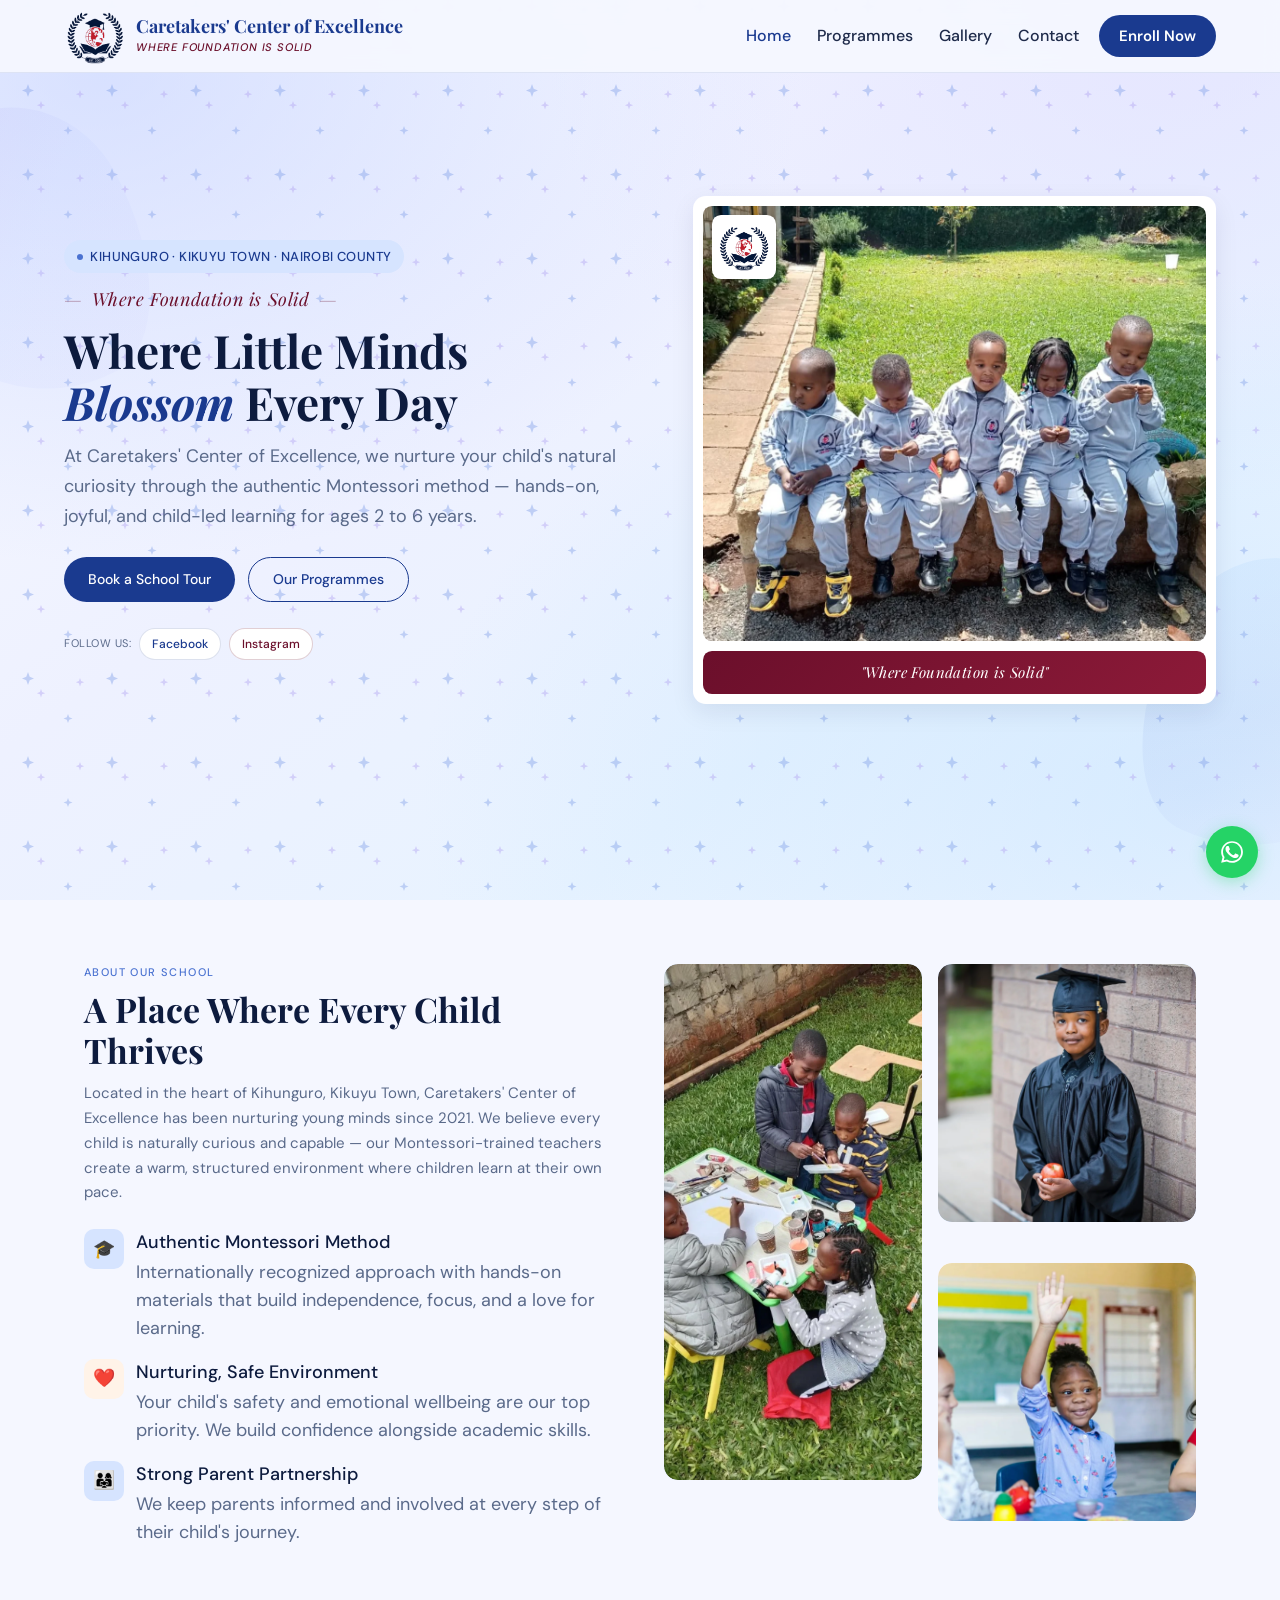
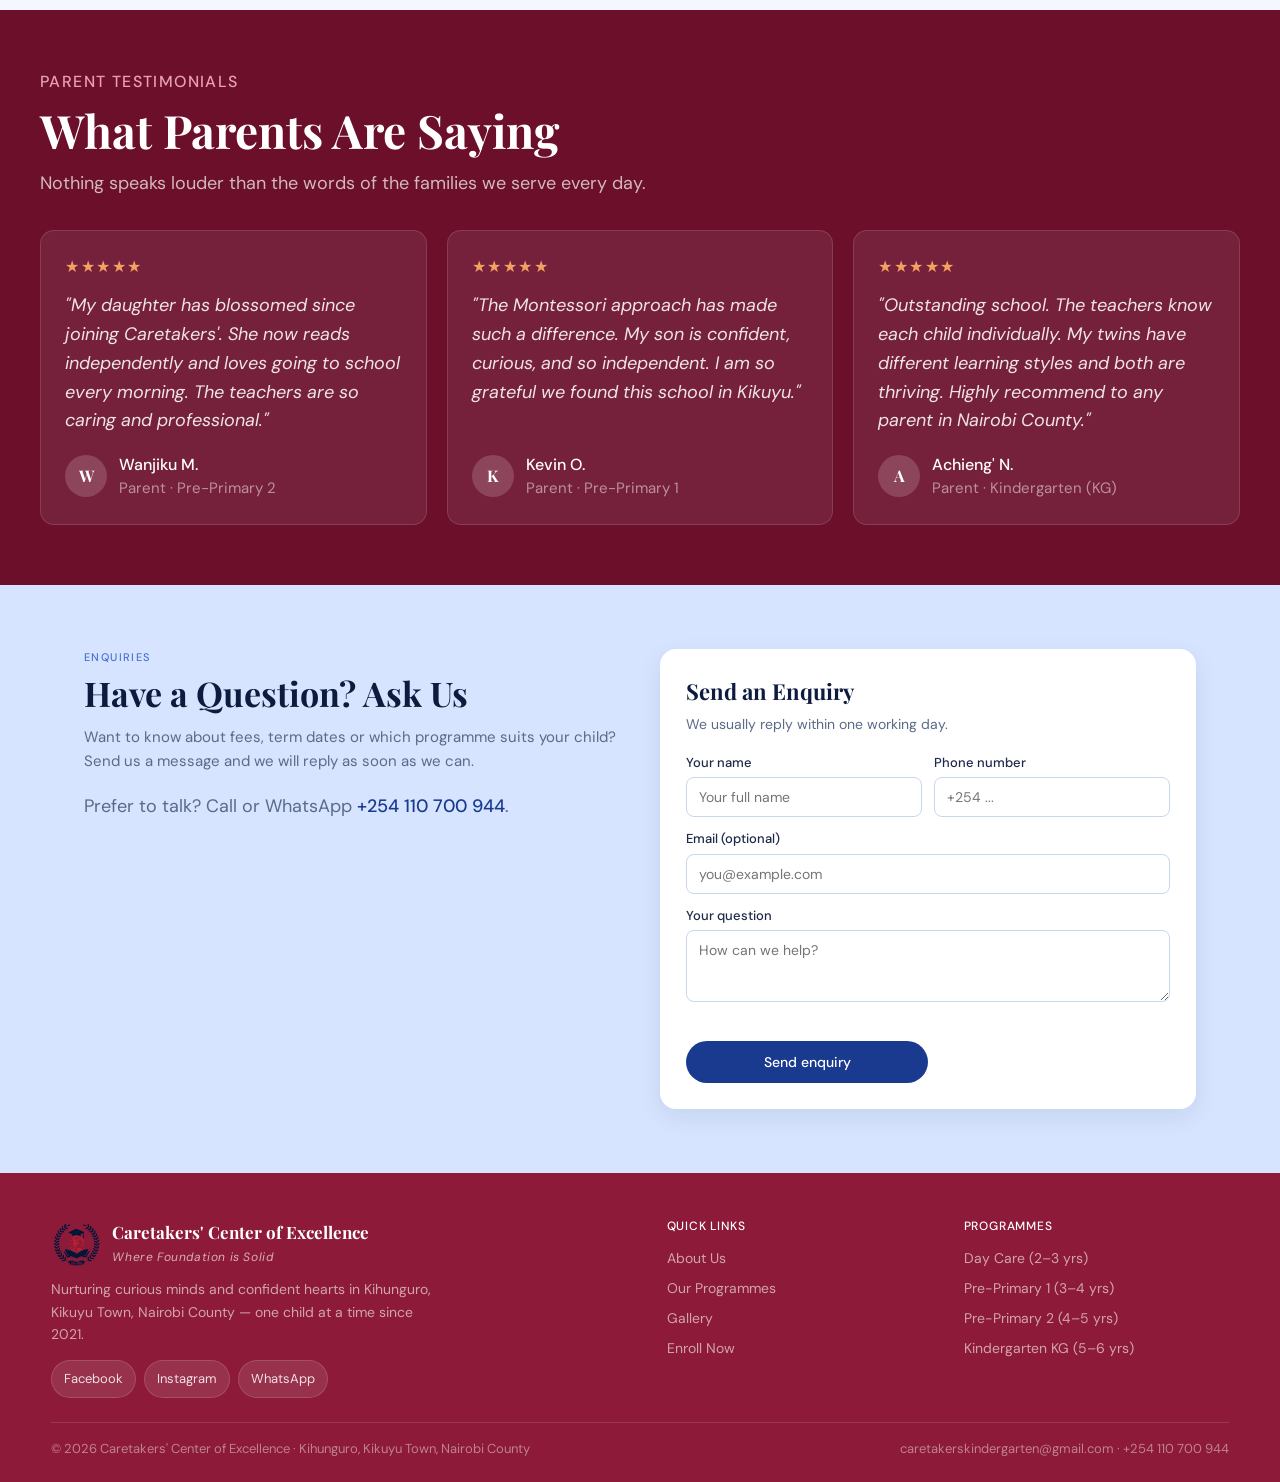
==== commit b9398477: "made some changes on hero section" ====
--- a/index.html
+++ b/index.html
@@ -51,34 +51,36 @@
 <main>
 <section class="hero">
   <div class="hero-inner">
-    <div class="hero-copy">
+    <div>
       <div class="hero-tag">Kihunguro · Kikuyu Town · Nairobi County</div>
       <div class="tagline-hero">Where Foundation is Solid</div>
       <h1>Where Little Minds <em>Blossom</em> Every Day</h1>
-      <p class="hero-desc">
-        At Caretakers' Center of Excellence, we nurture your child's natural curiosity through the authentic Montessori method — hands-on, joyful, and child-led learning for ages 2 to 6 years.
-      </p>
-
+      <p class="hero-desc">At Caretakers' Center of Excellence, we nurture your child's natural curiosity through the authentic Montessori method — hands-on, joyful, and child-led learning for ages 2 to 6 years.</p>
       <div class="hero-btns">
         <a href="contact.html#tour" class="btn-primary">Book a School Tour</a>
         <a href="programmes.html" class="btn-secondary">Our Programmes</a>
       </div>
-
       <div class="social-row">
         <span>Follow us:</span>
         <a href="https://www.facebook.com/caretakers-center-of-excellence" target="_blank" class="social-pill">Facebook</a>
         <a href="https://www.instagram.com/caretakerscenterofexcellence" target="_blank" class="social-pill wine">Instagram</a>
       </div>
     </div>
-
     <div class="hero-visual">
       <div class="hero-logo-card">
+        <img class="hero-main-photo" src="images/Photo 9.jpg" alt="Children at Caretakers' Center of Excellence in Kikuyu">
+        <div class="hero-logo-chip">
+          <img src="images/Logo.png" alt="Caretakers' Center of Excellence Montessori">
+        </div>
+        <div class="hero-tagline-card">
+          <p>"Where Foundation is Solid"</p>
+        </div>
     
-      </div>
-    </div>
-  </div>
-</section>
-
+        
+      </div>
+    </div>
+  </div>
+</section>
 
 <section id="about">
   <div class="section-inner">
@@ -225,4 +227,4 @@
 
 <script src="js/main.js"></script>
 </body>
-</html>+</html>
--- a/css/pages/home-hero.css
+++ b/css/pages/home-hero.css
@@ -1,5 +1,7 @@
 /* =========================================================
    HOME: HERO SECTION
+   Calm blue/lavender background with paired tiny stars
+   and soft organic decorative shapes at the edges
 ========================================================= */
 
 .hero {
@@ -10,106 +12,170 @@
   width: 100%;
   min-height: 100vh;
   min-height: 100svh;
+  margin: 0;
+  padding: 0;
   overflow: hidden;
   box-sizing: border-box;
 
-  background-image: url("../../images/Photo 5.jpg");
-  background-size: cover;
-  background-position: center;
-  background-repeat: no-repeat;
-  background-attachment: scroll;
-}
-
-.hero::before {
-  content: "";
-  position: absolute;
-  inset: 0;
-  background: rgba(12, 16, 24, 0.48);
-  z-index: 1;
-}
-
+  background-color: #F7F8FF;
+
+  background-image:
+    url("data:image/svg+xml,%3Csvg xmlns='http://www.w3.org/2000/svg' width='84' height='84' viewBox='0 0 84 84'%3E%3Cg fill='%237F9DE8' fill-opacity='.42'%3E%3Cpath d='M18 12l1.7 4.8L24 18.5l-4.3 1.7L18 25l-1.7-4.8L12 18.5l4.3-1.7z'/%3E%3Cpath d='M58 54l1.2 3.3 3.3 1.2-3.3 1.2-1.2 3.3-1.2-3.3-3.3-1.2 3.3-1.2z'/%3E%3C/g%3E%3Cg fill='%23B5A8F2' fill-opacity='.48'%3E%3Cpath d='M31 29l1.1 3.1 3.1 1.1-3.1 1.1-1.1 3.1-1.1-3.1-3.1-1.1 3.1-1.1z'/%3E%3Cpath d='M70 18l1.1 3.1 3.1 1.1-3.1 1.1-1.1 3.1-1.1-3.1-3.1-1.1 3.1-1.1z'/%3E%3C/g%3E%3C/svg%3E"),
+
+    radial-gradient(
+      ellipse at 8% 8%,
+      rgba(183, 199, 255, 0.48) 0%,
+      transparent 42%
+    ),
+
+    radial-gradient(
+      ellipse at 94% 88%,
+      rgba(177, 219, 255, 0.42) 0%,
+      transparent 46%
+    ),
+
+    radial-gradient(
+      ellipse at 92% 5%,
+      rgba(220, 215, 255, 0.42) 0%,
+      transparent 38%
+    ),
+
+    linear-gradient(
+      145deg,
+      #F8FAFF 0%,
+      #EEF1FF 42%,
+      #E8F3FF 72%,
+      #F8F9FF 100%
+    );
+
+  background-size:
+    84px 84px,
+    100% 100%,
+    100% 100%,
+    100% 100%,
+    100% 100%;
+
+  background-position:
+    center,
+    center,
+    center,
+    center,
+    center;
+
+  background-repeat:
+    repeat,
+    no-repeat,
+    no-repeat,
+    no-repeat,
+    no-repeat;
+}
+
+
+/* =========================================================
+   SOFT ORGANIC DECORATIVE SHAPES
+   Matching the existing lavender and powder-blue colours
+========================================================= */
+
+.hero::before,
 .hero::after {
   content: "";
   position: absolute;
-  inset: 0;
+  z-index: 0;
+  pointer-events: none;
+  width: clamp(150px, 19vw, 340px);
+  height: clamp(180px, 23vw, 400px);
+  opacity: 0.65;
+}
+
+/* Lavender shape on the left edge */
+
+.hero::before {
+  top: 12%;
+  left: -100px;
+
   background: linear-gradient(
-    120deg,
-    rgba(255, 255, 255, 0.06),
-    rgba(255, 255, 255, 0.02)
+    145deg,
+    rgba(181, 168, 242, 0.32),
+    rgba(183, 199, 255, 0.20),
+    rgba(181, 168, 242, 0.08)
   );
-  z-index: 2;
-}
-
-
-
+
+  border-radius: 55% 45% 38% 62% / 48% 40% 60% 52%;
+  transform: rotate(-28deg);
+}
+
+/* Powder-blue shape on the right edge */
+
+.hero::after {
+  right: -110px;
+  bottom: 5%;
+
+  background: linear-gradient(
+    145deg,
+    rgba(177, 219, 255, 0.35),
+    rgba(127, 157, 232, 0.18),
+    rgba(220, 215, 255, 0.12)
+  );
+
+  border-radius: 42% 58% 62% 38% / 40% 55% 45% 60%;
+  transform: rotate(25deg);
+}
+
+
+/* =========================================================
+   HERO CONTENT
+========================================================= */
 
 .hero-inner {
   position: relative;
-  z-index: 3;
-
+  z-index: 1;
   width: 100%;
   max-width: 1800px;
-  min-height: 100%;
-
+  min-height: 100vh;
+  min-height: 100svh;
   margin: 0 auto;
 
   display: grid;
   grid-template-columns: minmax(0, 1fr) minmax(0, 0.9fr);
-
   gap: clamp(24px, 4vw, 80px);
-
   align-items: center;
 
-  padding:
-    clamp(18px, 2vw, 32px)
-    clamp(16px, 4vw, 80px)
-    clamp(16px, 2vw, 30px);
-
+  padding: clamp(30px, 5vw, 80px) clamp(16px, 5vw, 100px);
   box-sizing: border-box;
 }
 
 
-
-.hero-copy {
-  position: relative;
-  z-index: 3;
-  margin-top: -10px;
-  min-width: 0;
-}
-
-
-
+/* =========================================================
+   HERO TAG
+========================================================= */
 
 .hero-tag {
   display: inline-flex;
   align-items: center;
   gap: clamp(6px, 0.6vw, 10px);
 
-  background: rgba(255, 255, 255, 0.12);
-
-  color: #ffffff;
-
-  padding:
-    clamp(6px, 0.55vw, 9px)
-    clamp(10px, 0.9vw, 16px);
-
+  background: var(--blue-pale);
+  color: var(--blue);
+
+  padding: clamp(5px, 0.5vw, 9px) clamp(10px, 1vw, 18px);
   border-radius: 50px;
 
-  font-size: clamp(10px, 0.75vw, 14px);
-
+  font-size: clamp(12px, 0.8vw, 18px);
   font-weight: 500;
-
-  letter-spacing: clamp(0.2px, 0.04vw, 0.6px);
-
+  letter-spacing: 0.4px;
   text-transform: uppercase;
 
-  margin-bottom: clamp(8px, 1vw, 14px);
-
+  margin-bottom: clamp(10px, 1vw, 18px);
   box-sizing: border-box;
-
-  backdrop-filter: blur(4px);
-
-  max-width: 100%;
+}
+
+.hero-tag::before {
+  content: "";
+  width: clamp(6px, 0.45vw, 10px);
+  height: clamp(6px, 0.45vw, 10px);
+  border-radius: 50%;
+  background: var(--blue-mid);
+  flex-shrink: 0;
 }
 
 
@@ -119,64 +185,37 @@
 
 .tagline-hero {
   font-family: var(--font-heading);
-
-  font-size: clamp(16px, 1.5vw, 30px);
-
-  color: #ffffff;
-
+  font-size: clamp(17px, 1.3vw, 28px);
+  color: var(--wine);
   font-style: italic;
-
-  letter-spacing: clamp(0.2px, 0.05vw, 0.8px);
-
-  line-height: 1.3;
-
-  margin: 0 0 clamp(8px, 1vw, 14px);
-
-  max-width: 100%;
-
-  overflow-wrap: break-word;
-  word-wrap: break-word;
-}
-
-
-
-
-.hero h1 {
-  font-size: clamp(2.1rem, 5vw, 5.6rem);
-
-  line-height: 1.03;
-
-  color: #ffffff;
-
-  margin: 0 0 clamp(10px, 1.2vw, 18px);
-
-  max-width: 800px;
-
-  overflow-wrap: break-word;
-  word-wrap: break-word;
-}
-
-.hero h1 em {
-  font-style: normal;
-  color: #f6d7d7;
-}
-
-
-
+  letter-spacing: 0.6px;
+  margin-bottom: clamp(10px, 1vw, 20px);
+
+  display: flex;
+  align-items: center;
+  gap: clamp(6px, 0.7vw, 12px);
+  flex-wrap: wrap;
+}
+
+.tagline-hero::before,
+.tagline-hero::after {
+  content: "—";
+  color: var(--wine);
+  opacity: 0.45;
+}
+
+
+/* =========================================================
+   HERO DESCRIPTION
+========================================================= */
 
 .hero-desc {
-  font-size: clamp(15px, 1.35vw, 24px);
-
-  line-height: clamp(1.45, 1.5vw, 1.65);
-
-  color: rgba(255, 255, 255, 0.9);
-
-  margin: 0 0 clamp(16px, 1.6vw, 24px);
-
-  max-width: 780px;
-
-  overflow-wrap: break-word;
-  word-wrap: break-word;
+  font-size: clamp(16px, 1.25vw, 24px);
+  line-height: 1.65;
+  color: var(--muted);
+  margin-bottom: clamp(18px, 2vw, 32px);
+  font-weight: 400;
+  max-width: 850px;
 }
 
 
@@ -186,14 +225,9 @@
 
 .hero-btns {
   display: flex;
-
-  align-items: center;
-
-  gap: clamp(8px, 1vw, 14px);
-
+  gap: clamp(8px, 1vw, 16px);
   flex-wrap: wrap;
-
-  margin-bottom: clamp(12px, 1.5vw, 20px);
+  margin-bottom: clamp(18px, 2vw, 30px);
 }
 
 
@@ -203,551 +237,524 @@
 
 .hero-visual {
   position: relative;
-
   display: flex;
-
   align-items: center;
-
   justify-content: center;
-
   width: 100%;
-
   min-width: 0;
 }
 
 
 /* =========================================================
-   HERO LOGO CARD
+   HERO IMAGE CARD
 ========================================================= */
 
 .hero-logo-card {
+  background: #fff;
+  border-radius: clamp(12px, 1vw, 24px);
+  padding: clamp(8px, 0.8vw, 16px);
+  box-shadow: var(--shadow);
   position: relative;
-
+  text-align: center;
   width: 100%;
-
   max-width: 900px;
-
-  background: transparent;
-
-  border: none;
-
-  border-radius: 0;
-
-  padding: 0;
-
-  box-shadow: none;
-
   box-sizing: border-box;
 }
-
-
-
 
 .hero-main-photo {
   width: 100%;
-
-  height: clamp(240px, 32vw, 700px);
-
+  height: clamp(260px, 32vw, 700px);
   object-fit: cover;
-
   object-position: center 30%;
-
-  border-radius: 0;
-
+  border-radius: clamp(8px, 0.7vw, 16px);
   display: block;
-
-  border: none;
-
-  box-shadow: none;
-}
-
-
-
+}
+
+
+/* =========================================================
+   LOGO CHIP
+========================================================= */
 
 .hero-logo-chip {
   position: absolute;
-
-  top: clamp(10px, 1.2vw, 18px);
-
-  left: clamp(10px, 1.2vw, 18px);
-
-  width: clamp(44px, 5vw, 100px);
-
-  height: clamp(44px, 5vw, 100px);
-
-  background: #ffffff;
-
-  border-radius: clamp(8px, 0.8vw, 14px);
-
-  padding: clamp(4px, 0.4vw, 7px);
+  top: clamp(10px, 1.5vw, 30px);
+  left: clamp(10px, 1.5vw, 30px);
+
+  width: clamp(42px, 5vw, 100px);
+  height: clamp(42px, 5vw, 100px);
+
+  background: #fff;
+  border-radius: clamp(8px, 0.7vw, 14px);
+  padding: clamp(3px, 0.4vw, 7px);
 
   box-shadow: 0 4px 14px rgba(13, 27, 62, 0.16);
-
   box-sizing: border-box;
 }
 
 .hero-logo-chip img {
   width: 100%;
-
   height: 100%;
-
   object-fit: contain;
-
   display: block;
 }
 
 
+/* =========================================================
+   HERO TAGLINE CARD
+========================================================= */
 
 .hero-tagline-card {
-  margin-top: clamp(8px, 1vw, 12px);
+  margin-top: clamp(8px, 0.8vw, 16px);
 
   background: linear-gradient(
     135deg,
-    #7d1f38,
-    #af3c59
+    var(--wine),
+    var(--wine-light)
   );
 
-  border-radius: clamp(8px, 0.7vw, 12px);
-
-  padding:
-    clamp(9px, 1vw, 14px)
-    clamp(12px, 1.3vw, 18px);
-
+  border-radius: clamp(8px, 0.7vw, 14px);
+  padding: clamp(8px, 0.8vw, 16px) clamp(12px, 1.2vw, 24px);
   box-sizing: border-box;
 }
 
 .hero-tagline-card p {
   font-family: var(--font-heading);
-
-  font-size: clamp(14px, 1.15vw, 22px);
-
-  line-height: 1.35;
-
-  color: #ffffff;
-
+  font-size: clamp(15px, 1vw, 21px);
+  color: #fff;
   font-style: italic;
-
-  letter-spacing: clamp(0.2px, 0.04vw, 0.6px);
-
+  letter-spacing: 0.4px;
   margin: 0;
-
-  overflow-wrap: break-word;
-}
-
-
-
-
-.social-row {
+}
+
+
+/* =========================================================
+   FLOATING BADGES
+========================================================= */
+
+.float-badge {
+  position: absolute;
+  background: #fff;
+  border-radius: clamp(8px, 0.7vw, 16px);
+
+  padding: clamp(7px, 0.7vw, 14px) clamp(10px, 1vw, 20px);
+
+  box-shadow: 0 6px 18px rgba(13, 27, 62, 0.12);
+
   display: flex;
-
   align-items: center;
-
-  gap: clamp(8px, 1vw, 14px);
-
-  flex-wrap: wrap;
-
-  color: #ffffff;
-
-  font-size: clamp(13px, 0.9vw, 17px);
-
+  gap: clamp(6px, 0.6vw, 10px);
+
+  font-size: clamp(12px, 0.8vw, 17px);
   font-weight: 500;
-}
-
-.social-row span {
-  color: #ffffff;
-}
-
-
-
-
-.social-pill {
-  display: inline-flex;
-
-  align-items: center;
-
-  justify-content: center;
-
-  padding:
-    clamp(6px, 0.6vw, 9px)
-    clamp(10px, 0.9vw, 15px);
-
-  border-radius: 999px;
-
-  background: rgba(255, 255, 255, 0.14);
-
-  color: #ffffff;
-
-  font-size: clamp(12px, 0.8vw, 15px);
-
-  text-decoration: none;
-
-  border: 2px solid rgba(255, 255, 255, 0.9);
-
-  transition: 0.2s ease;
-
+  color: var(--dark);
   white-space: nowrap;
-
   box-sizing: border-box;
 }
 
-.social-pill:hover {
-  background: rgba(255, 255, 255, 0.22);
-
-  color: #ffffff;
-
-  border-color: #ffffff;
-}
-
-
-/* =========================================================
-   INSTAGRAM
-   WHITE TEXT + CLEAR WHITE BORDER
-========================================================= */
-
-.social-pill.instagram {
-  color: #ffffff;
-
-  background: rgba(255, 255, 255, 0.08);
-
-  border: 2px solid #ffffff;
-}
-
-.social-pill.instagram:hover {
-  color: #ffffff;
-
-  background: rgba(255, 255, 255, 0.20);
-
-  border-color: #ffffff;
-}
-
-
-
-
-.social-pill.wine {
-  background: rgba(125, 31, 56, 0.25);
-
-  color: #ffffff;
-
-  border-color: rgba(255, 255, 255, 0.9);
-}
-
-
-
-
-@media (max-width: 1024px) {
-
+.badge-top {
+  top: clamp(8px, 1.5vw, 25px);
+  right: clamp(-25px, -2vw, -10px);
+}
+
+.badge-bottom {
+  bottom: clamp(25px, 5vw, 70px);
+  left: clamp(-25px, -2vw, -10px);
+}
+
+.badge-dot {
+  width: clamp(7px, 0.5vw, 11px);
+  height: clamp(7px, 0.5vw, 11px);
+  border-radius: 50%;
+  flex-shrink: 0;
+  background: var(--blue-mid);
+}
+
+.badge-dot--blue {
+  background: var(--blue-mid);
+}
+
+
+/* =========================================================
+   SMALL PHONES
+========================================================= */
+
+@media (max-width: 480px) {
   .hero {
-    min-height: 100svh;
-
-    height: auto;
+    min-height: auto;
+    padding: 25px 0;
   }
 
   .hero-inner {
     grid-template-columns: 1fr;
-
-    gap: clamp(22px, 4vw, 35px);
-
-    align-items: center;
-
-    padding:
-      clamp(20px, 3vw, 30px)
-      clamp(16px, 4vw, 40px)
-      clamp(20px, 3vw, 30px);
-  }
-
-  .hero-copy {
-    margin-top: 0;
-
-    order: 1;
-  }
-
-  .hero-visual {
-    order: 2;
-
-    width: 100%;
-  }
-
-  .hero-logo-card {
-    width: 100%;
-
-    max-width: 650px;
-
-    margin: 0 auto;
+    min-height: auto;
+    padding: clamp(20px, 6vw, 35px) clamp(12px, 4vw, 20px);
+    gap: clamp(28px, 7vw, 40px);
+  }
+
+  .hero-tag {
+    font-size: clamp(10px, 2.5vw, 12px);
+    padding: 4px clamp(8px, 2.5vw, 12px);
+  }
+
+  .tagline-hero {
+    font-size: clamp(14px, 4vw, 18px);
+    gap: 6px;
+  }
+
+  .hero-desc {
+    font-size: clamp(14px, 4vw, 17px);
+    line-height: 1.6;
+    margin-bottom: 20px;
   }
 
   .hero-main-photo {
-    height: clamp(220px, 48vw, 420px);
-  }
-
-  .hero h1 {
-    font-size: clamp(2.3rem, 6vw, 4.5rem);
-
-    max-width: 900px;
-  }
-
-  .hero-desc {
-    font-size: clamp(15px, 2vw, 20px);
-
-    max-width: 850px;
-  }
-
-  .tagline-hero {
-    font-size: clamp(16px, 2.2vw, 24px);
-  }
-}
-
-
-
-
-@media (max-width: 768px) {
-
+    height: clamp(220px, 65vw, 320px);
+  }
+
+  .hero-logo-chip {
+    width: clamp(36px, 10vw, 50px);
+    height: clamp(36px, 10vw, 50px);
+    top: clamp(8px, 2vw, 12px);
+    left: clamp(8px, 2vw, 12px);
+  }
+
+  .hero-tagline-card p {
+    font-size: clamp(13px, 3.5vw, 15px);
+  }
+
+  .float-badge {
+    font-size: clamp(10px, 2.8vw, 12px);
+    padding: 6px 9px;
+    gap: 5px;
+  }
+
+  .badge-top {
+    top: 8px;
+    right: 5px;
+  }
+
+  .badge-bottom {
+    bottom: 25px;
+    left: 5px;
+  }
+
+  .badge-dot {
+    width: 6px;
+    height: 6px;
+  }
+}
+
+
+/* =========================================================
+   LARGER PHONES AND SMALL TABLETS
+========================================================= */
+
+@media (min-width: 481px) and (max-width: 767px) {
   .hero {
-    height: auto;
-
-    min-height: 100svh;
+    min-height: auto;
+    padding: 35px 0;
   }
 
   .hero-inner {
     grid-template-columns: 1fr;
-
-    gap: clamp(18px, 4vw, 28px);
-
-    align-items: flex-start;
-
-    padding:
-      clamp(18px, 4vw, 25px)
-      clamp(14px, 4vw, 24px)
-      clamp(18px, 4vw, 25px);
-  }
-
-  .hero-copy {
-    width: 100%;
-
-    margin-top: 0;
+    min-height: auto;
+    padding: clamp(25px, 5vw, 45px) clamp(20px, 5vw, 40px);
+    gap: clamp(35px, 6vw, 50px);
   }
 
   .hero-tag {
-    font-size: clamp(10px, 2vw, 12px);
+    font-size: clamp(11px, 1.8vw, 14px);
   }
 
   .tagline-hero {
-    font-size: clamp(16px, 3.5vw, 22px);
-
-    line-height: 1.3;
-  }
-
-  .hero h1 {
-    font-size: clamp(2rem, 8vw, 3.6rem);
-
-    line-height: 1.05;
-
-    max-width: 100%;
-
-    margin-bottom: clamp(10px, 2vw, 14px);
+    font-size: clamp(15px, 2.8vw, 19px);
   }
 
   .hero-desc {
-    font-size: clamp(14px, 3.5vw, 18px);
-
-    line-height: 1.5;
-
-    max-width: 100%;
-
-    margin-bottom: clamp(14px, 3vw, 20px);
+    font-size: clamp(15px, 2.5vw, 19px);
   }
 
   .hero-main-photo {
-    height: clamp(190px, 52vw, 360px);
+    height: clamp(280px, 55vw, 400px);
+  }
+
+  .hero-logo-chip {
+    width: clamp(42px, 7vw, 60px);
+    height: clamp(42px, 7vw, 60px);
   }
 
   .hero-tagline-card p {
-    font-size: clamp(14px, 3vw, 18px);
-  }
-
-  .social-row {
-    font-size: clamp(12px, 2.5vw, 15px);
-
-    gap: clamp(6px, 2vw, 10px);
-  }
-
-  .social-pill {
-    font-size: clamp(11px, 2.3vw, 14px);
-
-    padding:
-      clamp(6px, 1.5vw, 8px)
-      clamp(10px, 2.5vw, 14px);
-
-    border-width: 2px;
-  }
-}
-
-
-
-
-@media (max-width: 480px) {
-
-  .hero {
-    height: auto;
-
-    min-height: 100svh;
-  }
-
+    font-size: clamp(14px, 2vw, 16px);
+  }
+
+  .float-badge {
+    font-size: clamp(11px, 1.8vw, 13px);
+  }
+}
+
+
+/* =========================================================
+   TABLETS AND SMALLER LAPTOPS
+========================================================= */
+
+@media (min-width: 768px) and (max-width: 1199px) {
   .hero-inner {
-    gap: 16px;
-
-    padding:
-      14px
-      12px
-      18px;
+    grid-template-columns: minmax(0, 1.05fr) minmax(0, 0.95fr);
+    gap: clamp(25px, 4vw, 50px);
+    padding-left: clamp(30px, 4vw, 60px);
+    padding-right: clamp(30px, 4vw, 60px);
   }
 
   .hero-tag {
-    font-size: clamp(9px, 2.6vw, 11px);
-
-    padding: 5px 10px;
-
-    margin-bottom: 7px;
+    font-size: clamp(11px, 1vw, 14px);
   }
 
   .tagline-hero {
-    font-size: clamp(14px, 4.2vw, 18px);
-
-    line-height: 1.3;
-
-    margin-bottom: 7px;
-  }
-
-  .hero h1 {
-    font-size: clamp(1.9rem, 8.5vw, 2.8rem);
-
-    line-height: 1.07;
-
-    margin-bottom: 9px;
+    font-size: clamp(16px, 1.8vw, 21px);
   }
 
   .hero-desc {
-    font-size: clamp(13px, 3.8vw, 16px);
-
-    line-height: 1.5;
-
-    margin-bottom: 13px;
-  }
-
-  .hero-btns {
-    gap: 8px;
-
-    margin-bottom: 12px;
+    font-size: clamp(16px, 1.7vw, 20px);
+  }
+
+  .hero-main-photo {
+    height: clamp(300px, 42vw, 500px);
+  }
+
+  .hero-logo-chip {
+    width: clamp(44px, 6vw, 65px);
+    height: clamp(44px, 6vw, 65px);
+  }
+
+  .hero-tagline-card p {
+    font-size: clamp(14px, 1.4vw, 17px);
+  }
+
+  .float-badge {
+    font-size: clamp(12px, 1.2vw, 15px);
+  }
+}
+
+
+/* =========================================================
+   STANDARD DESKTOP SCREENS
+========================================================= */
+
+@media (min-width: 1200px) and (max-width: 1439px) {
+  .hero-inner {
+    grid-template-columns: minmax(0, 1.05fr) minmax(0, 0.95fr);
+    gap: clamp(40px, 4vw, 60px);
   }
 
   .hero-logo-card {
-    max-width: 100%;
+    max-width: 650px;
+  }
+
+  .hero-tag {
+    font-size: clamp(13px, 0.9vw, 16px);
+  }
+
+  .tagline-hero {
+    font-size: clamp(18px, 1.4vw, 23px);
+  }
+
+  .hero-desc {
+    font-size: clamp(18px, 1.3vw, 22px);
   }
 
   .hero-main-photo {
-    height: clamp(160px, 58vw, 280px);
+    height: clamp(400px, 34vw, 520px);
   }
 
   .hero-logo-chip {
-    width: clamp(40px, 11vw, 58px);
-
-    height: clamp(40px, 11vw, 58px);
-
-    top: 8px;
-
-    left: 8px;
-
-    padding: 4px;
+    width: clamp(60px, 5vw, 75px);
+    height: clamp(60px, 5vw, 75px);
+  }
+
+  .hero-tagline-card p {
+    font-size: clamp(15px, 1vw, 18px);
+  }
+
+  .float-badge {
+    font-size: clamp(13px, 0.9vw, 15px);
+  }
+}
+
+
+/* =========================================================
+   LARGE DESKTOP SCREENS
+========================================================= */
+
+@media (min-width: 1440px) and (max-width: 1919px) {
+  .hero-inner {
+    max-width: 1900px;
+    grid-template-columns: minmax(0, 1.1fr) minmax(0, 0.9fr);
+    gap: clamp(50px, 4vw, 80px);
+  }
+
+  .hero-logo-card {
+    max-width: 750px;
+  }
+
+  .hero-tag {
+    font-size: clamp(14px, 0.8vw, 18px);
+  }
+
+  .tagline-hero {
+    font-size: clamp(20px, 1.4vw, 26px);
+  }
+
+  .hero-desc {
+    font-size: clamp(19px, 1.25vw, 24px);
+  }
+
+  .hero-main-photo {
+    height: clamp(450px, 32vw, 600px);
+  }
+
+  .hero-logo-chip {
+    width: clamp(70px, 5vw, 85px);
+    height: clamp(70px, 5vw, 85px);
+  }
+
+  .hero-tagline-card p {
+    font-size: clamp(16px, 0.9vw, 20px);
+  }
+
+  .float-badge {
+    font-size: clamp(14px, 0.8vw, 17px);
+  }
+}
+
+
+/* =========================================================
+   EXTRA-LARGE DESKTOP SCREENS
+========================================================= */
+
+@media (min-width: 1920px) and (max-width: 2559px) {
+  .hero-inner {
+    max-width: 2200px;
+    grid-template-columns: minmax(0, 1.15fr) minmax(0, 0.85fr);
+    gap: clamp(60px, 5vw, 110px);
+    padding-left: clamp(70px, 5vw, 120px);
+    padding-right: clamp(70px, 5vw, 120px);
+  }
+
+  .hero-logo-card {
+    max-width: 850px;
+  }
+
+  .hero-tag {
+    font-size: clamp(15px, 0.7vw, 20px);
+  }
+
+  .tagline-hero {
+    font-size: clamp(22px, 1.25vw, 30px);
+  }
+
+  .hero-desc {
+    font-size: clamp(21px, 1.2vw, 27px);
+    max-width: 1000px;
+  }
+
+  .hero-main-photo {
+    height: clamp(550px, 31vw, 750px);
+  }
+
+  .hero-logo-chip {
+    width: clamp(80px, 5vw, 100px);
+    height: clamp(80px, 5vw, 100px);
+  }
+
+  .hero-tagline-card p {
+    font-size: clamp(17px, 0.85vw, 22px);
+  }
+
+  .float-badge {
+    font-size: clamp(15px, 0.75vw, 19px);
+  }
+}
+
+
+/* =========================================================
+   ULTRA-WIDE SCREENS
+========================================================= */
+
+@media (min-width: 2560px) {
+  .hero-inner {
+    max-width: 2600px;
+    grid-template-columns: minmax(0, 1.2fr) minmax(0, 0.8fr);
+    gap: clamp(70px, 5vw, 140px);
+    padding: clamp(60px, 5vw, 120px) clamp(100px, 6vw, 180px);
+  }
+
+  .hero-logo-card {
+    max-width: 1000px;
+  }
+
+  .hero-tag {
+    font-size: clamp(17px, 0.7vw, 22px);
+    padding: clamp(7px, 0.5vw, 12px) clamp(14px, 1vw, 24px);
+  }
+
+  .tagline-hero {
+    font-size: clamp(25px, 1.3vw, 35px);
+    gap: clamp(8px, 0.7vw, 14px);
+  }
+
+  .hero-desc {
+    font-size: clamp(24px, 1.2vw, 31px);
+    max-width: 1200px;
+    line-height: 1.7;
+  }
+
+  .hero-main-photo {
+    height: clamp(650px, 30vw, 900px);
+  }
+
+  .hero-logo-chip {
+    width: clamp(90px, 5vw, 120px);
+    height: clamp(90px, 5vw, 120px);
   }
 
   .hero-tagline-card {
-    margin-top: 8px;
-
-    padding: 9px 11px;
+    padding: clamp(12px, 0.8vw, 20px) clamp(18px, 1.2vw, 30px);
   }
 
   .hero-tagline-card p {
-    font-size: clamp(13px, 3.7vw, 16px);
-
-    line-height: 1.35;
-  }
-
-  .social-row {
-    font-size: clamp(11px, 3.2vw, 14px);
-
-    gap: 7px;
-
-    margin-top: 8px;
-  }
-
-  .social-pill {
-    font-size: clamp(10px, 3vw, 13px);
-
-    padding: 6px 10px;
-
-    border: 2px solid rgba(255, 255, 255, 0.9);
-  }
-
-  .social-pill.instagram {
-    color: #ffffff;
-
-    border: 2px solid #ffffff;
-
-    background: rgba(255, 255, 255, 0.08);
-  }
-}
-
-
-
-
-@media (max-width: 360px) {
-
-  .hero-inner {
-    padding-left: 10px;
-
-    padding-right: 10px;
-
-    gap: 13px;
-  }
-
-  .hero h1 {
-    font-size: clamp(1.7rem, 9vw, 2.2rem);
-
-    line-height: 1.05;
-  }
-
-  .tagline-hero {
-    font-size: 14px;
-  }
-
-  .hero-desc {
-    font-size: 13px;
-
-    line-height: 1.45;
-  }
-
-  .hero-main-photo {
-    height: 165px;
-  }
-
-  .hero-tagline-card p {
-    font-size: 13px;
-  }
-
-  .social-row {
-    font-size: 11px;
-  }
-
-  .social-pill {
-    font-size: 10px;
-
-    padding: 5px 8px;
-
-    border: 2px solid rgba(255, 255, 255, 0.9);
-  }
-
-  .social-pill.instagram {
-    color: #ffffff;
-
-    border: 2px solid #ffffff;
+    font-size: clamp(19px, 0.9vw, 25px);
+  }
+
+  .float-badge {
+    font-size: clamp(16px, 0.75vw, 21px);
+    padding: clamp(9px, 0.7vw, 16px) clamp(14px, 1vw, 24px);
+  }
+
+  .badge-dot {
+    width: clamp(8px, 0.5vw, 12px);
+    height: clamp(8px, 0.5vw, 12px);
+  }
+}
+
+
+/* =========================================================
+   DECORATIVE SHAPES: PHONE ADJUSTMENTS
+========================================================= */
+
+@media (max-width: 767px) {
+  .hero::before {
+    width: 120px;
+    height: 160px;
+    left: -65px;
+    top: 8%;
+    opacity: 0.45;
+  }
+
+  .hero::after {
+    width: 130px;
+    height: 170px;
+    right: -75px;
+    bottom: 8%;
+    opacity: 0.45;
   }
 }
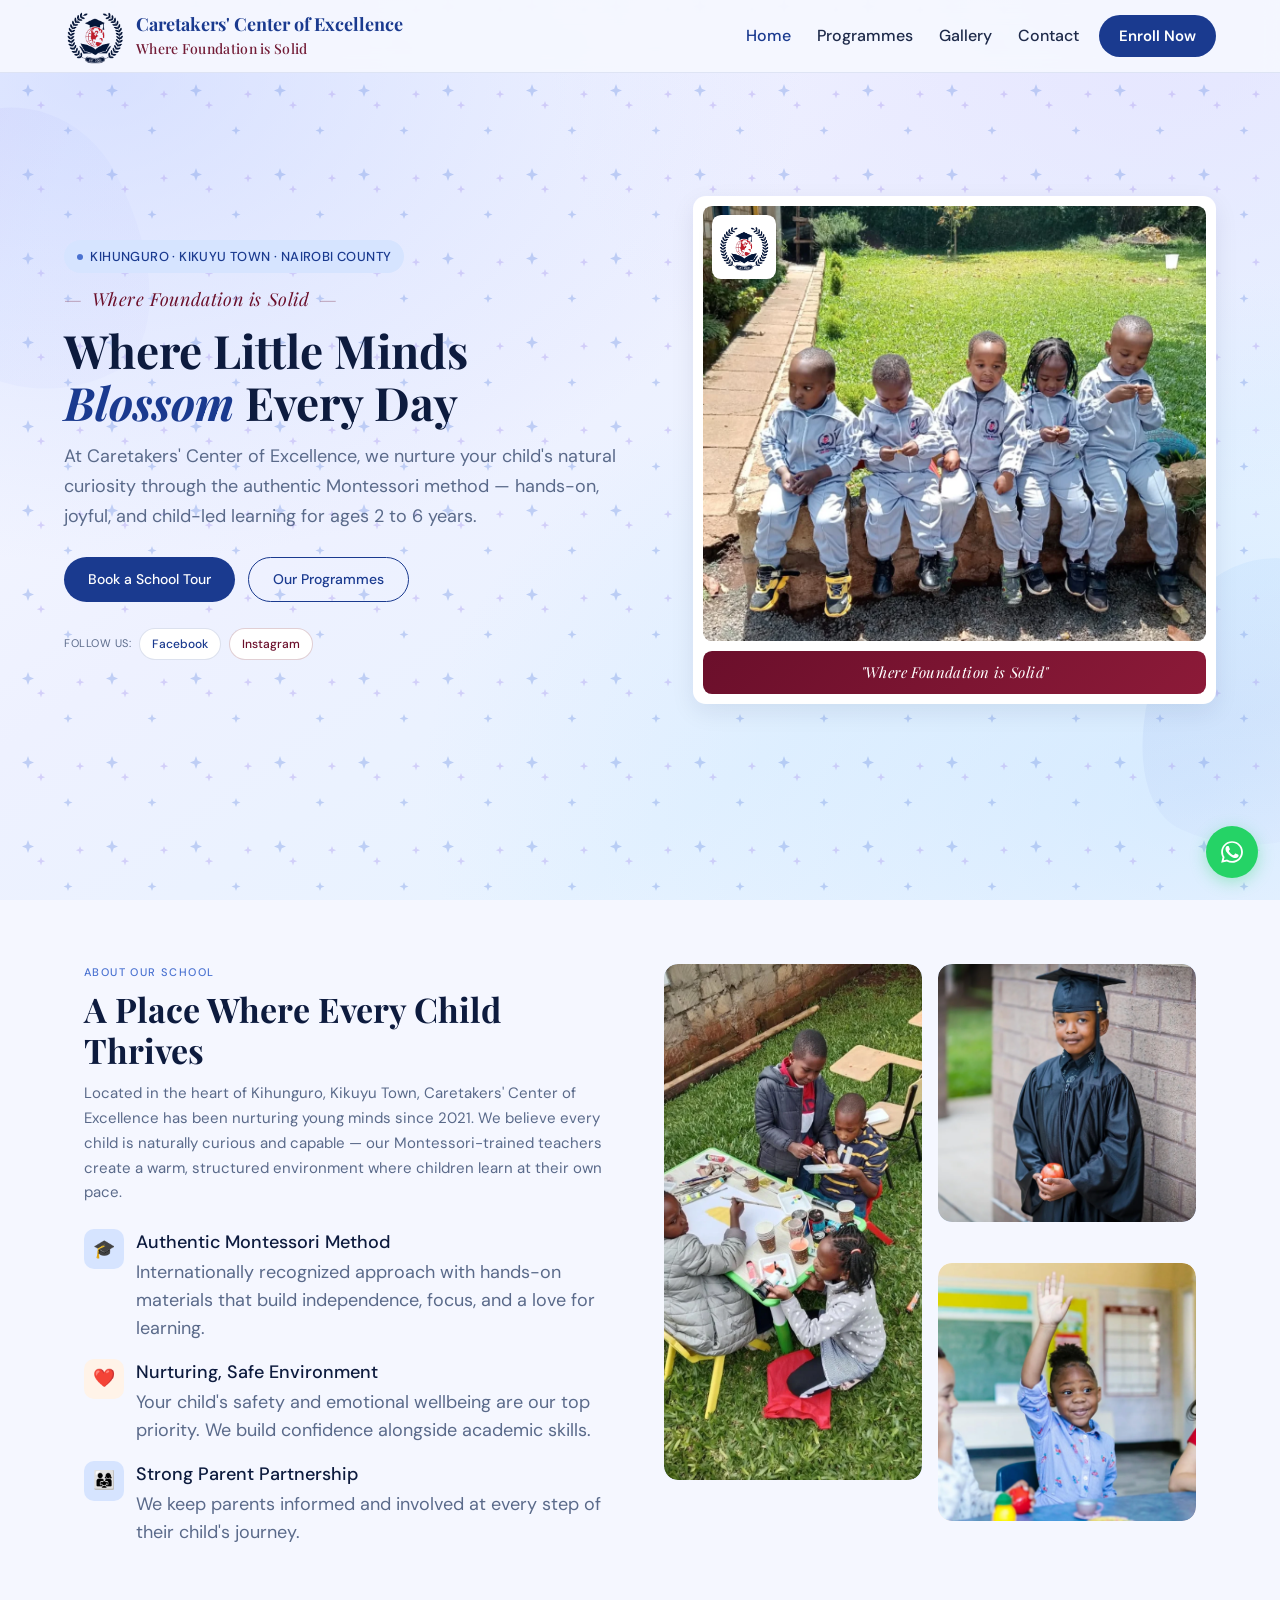
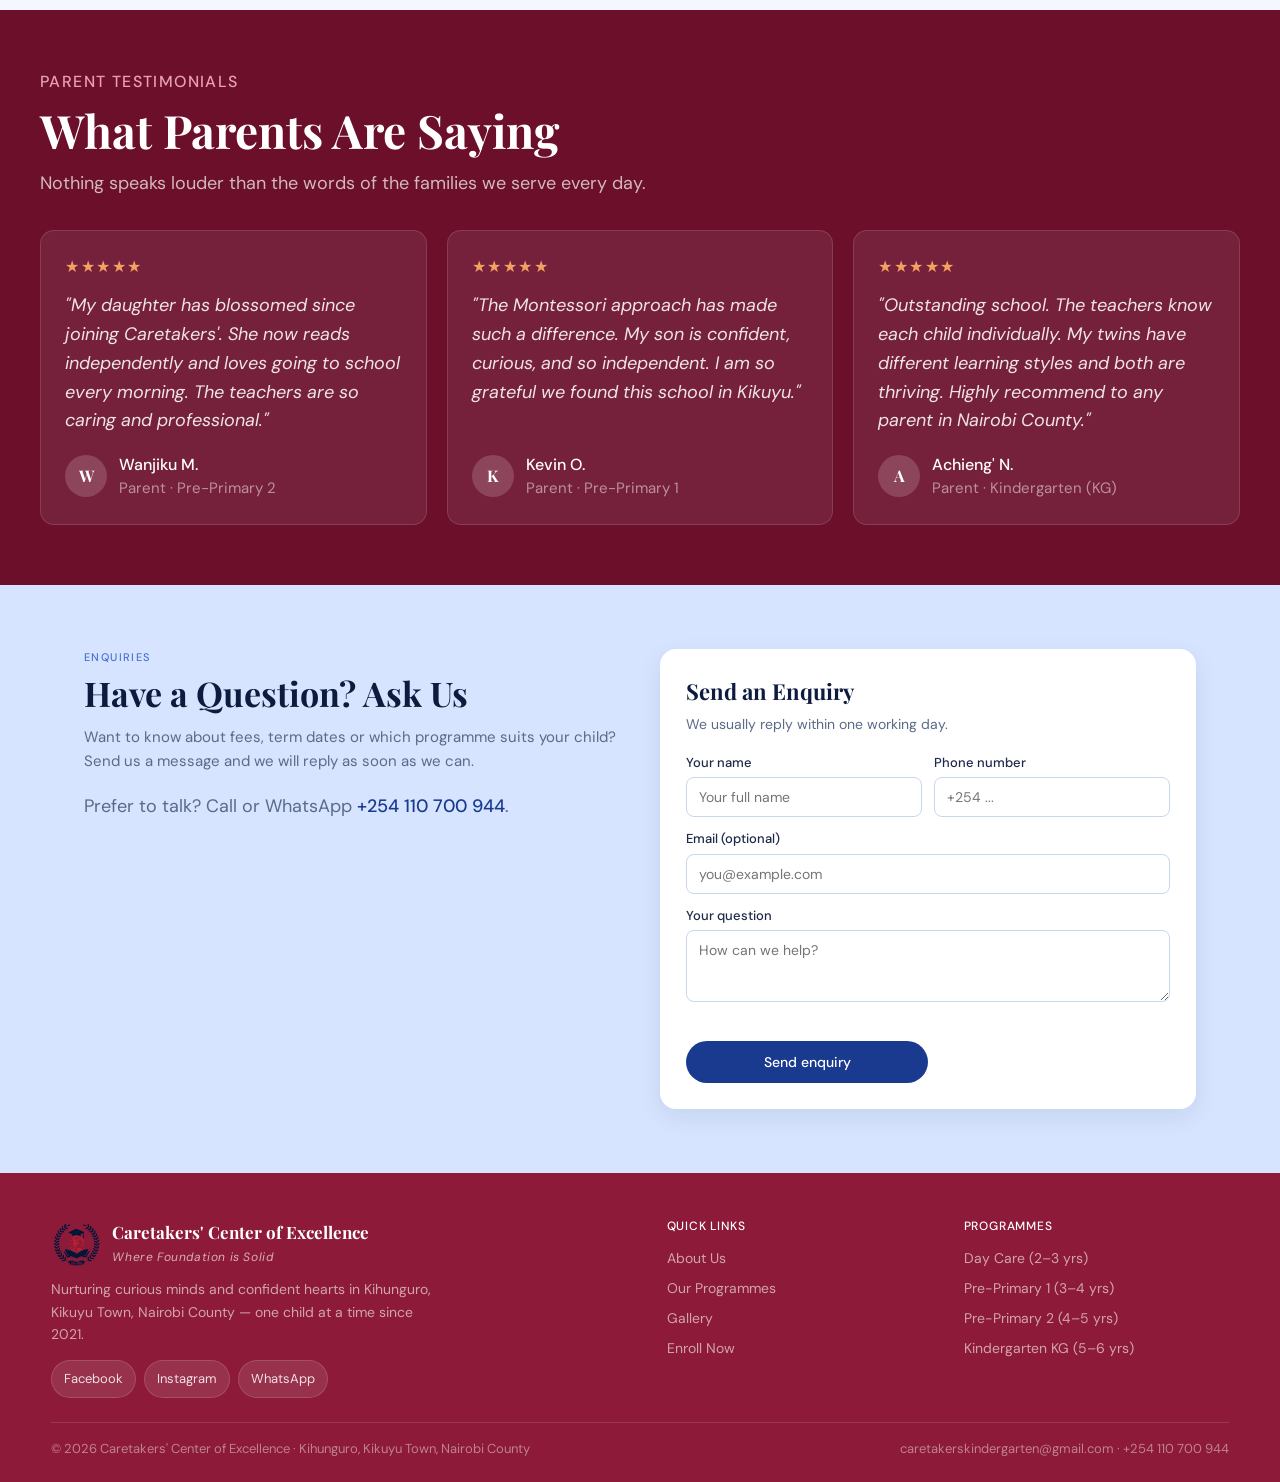
==== commit 7b623042: "Contact Page Update" ====
--- a/index.html
+++ b/index.html
@@ -42,7 +42,7 @@
       <li><a href="index.html" aria-current="page">Home</a></li>
       <li><a href="programmes.html">Programmes</a></li>
       <li><a href="gallery.html">Gallery</a></li>
-      <li><a href="contact.html">Contact</a></li>
+      <li><a href="index.html#enquiry">Contact</a></li>
     </ul>
     <a href="contact.html#enrol" class="nav-cta">Enroll Now</a>
   </div>
--- a/css/components/nav.css
+++ b/css/components/nav.css
@@ -48,14 +48,23 @@
 
 .logo-text span {
   display: block;
-  font-size: 11px;
+  font-family: var(--font-heading);
+  font-size: 14px;
   color: var(--wine);
-  letter-spacing: 0.8px;
-  text-transform: uppercase;
-  font-style: italic;
   font-weight: 500;
-  margin-top: 1px;
+  font-style: normal;
+  letter-spacing: 0.3px;
+  text-transform: none;
+  line-height: 1.4;
+  margin-top: 3px;
+  opacity: 0.95;
+  transition: color 0.25s ease;
 }
+
+.logo-wrap:hover .logo-text span {
+  color: var(--blue);
+}
+
 
 .nav-links {
   display: flex;
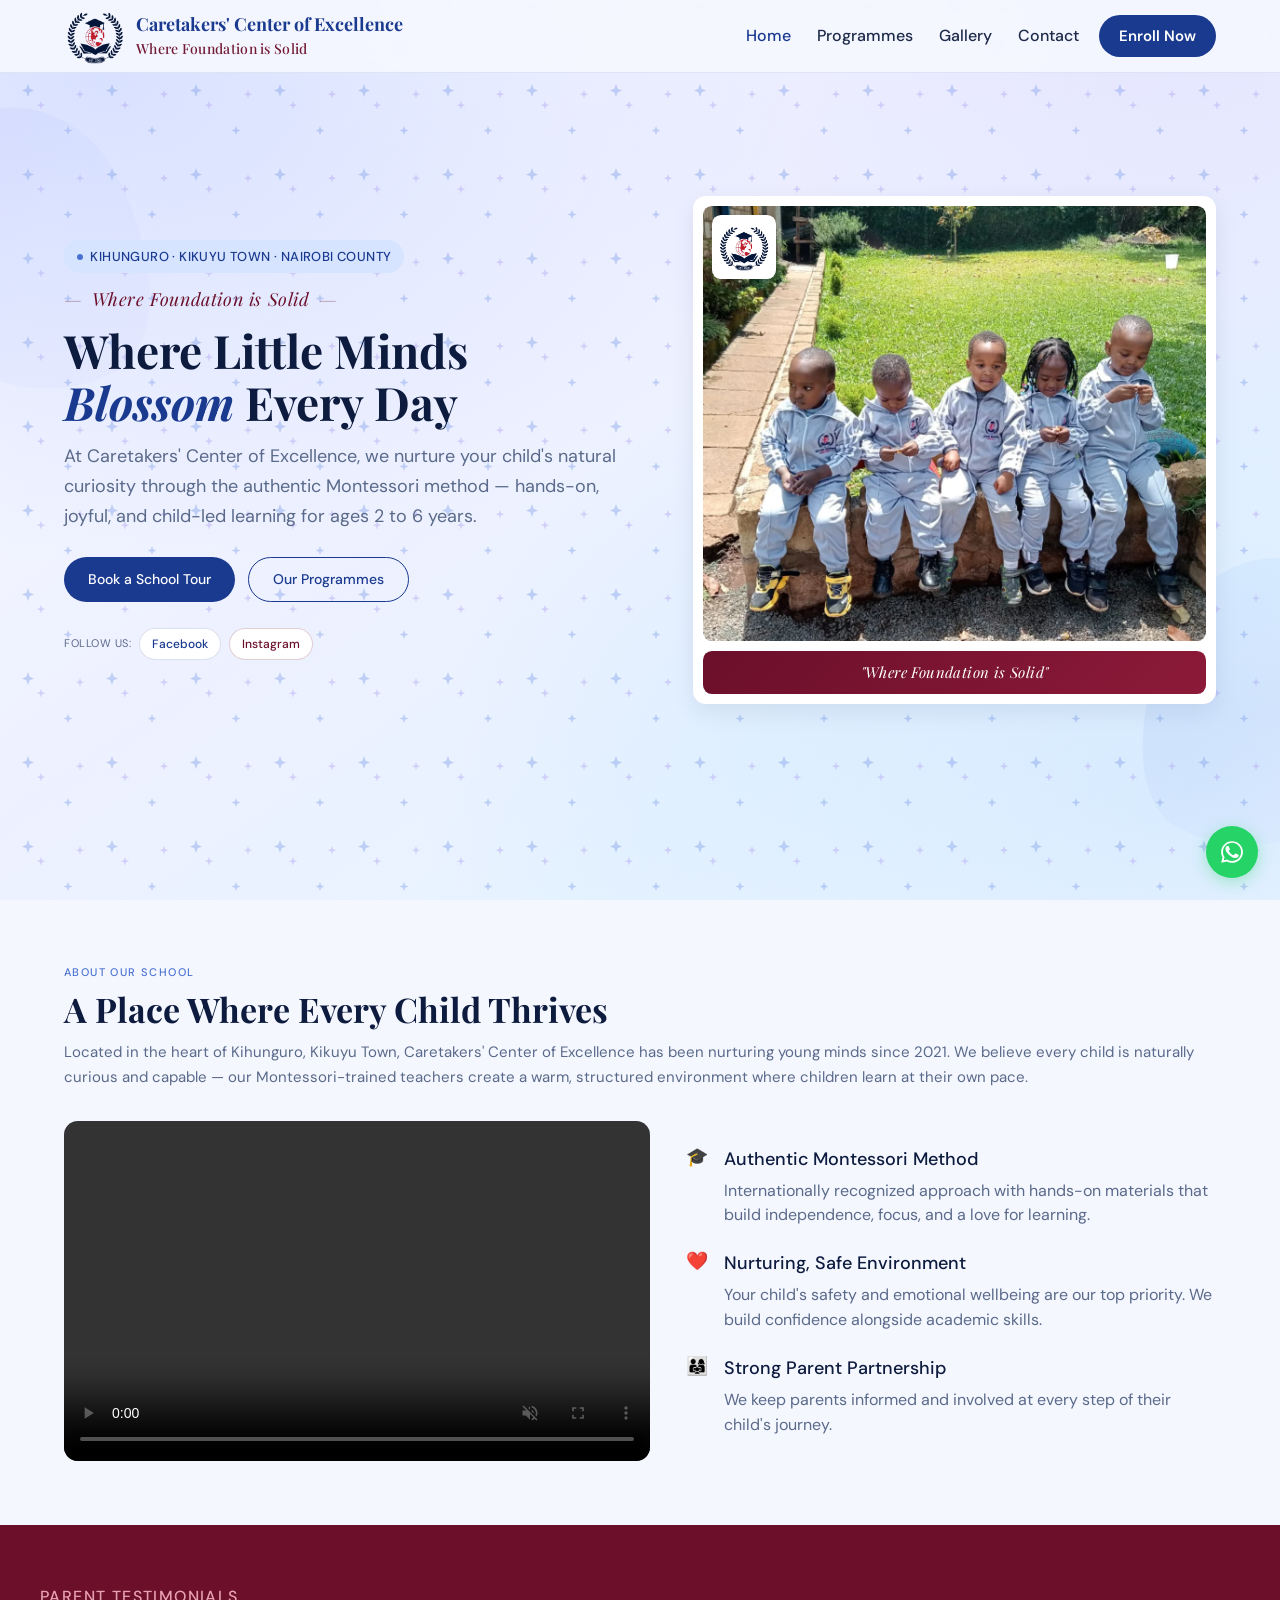
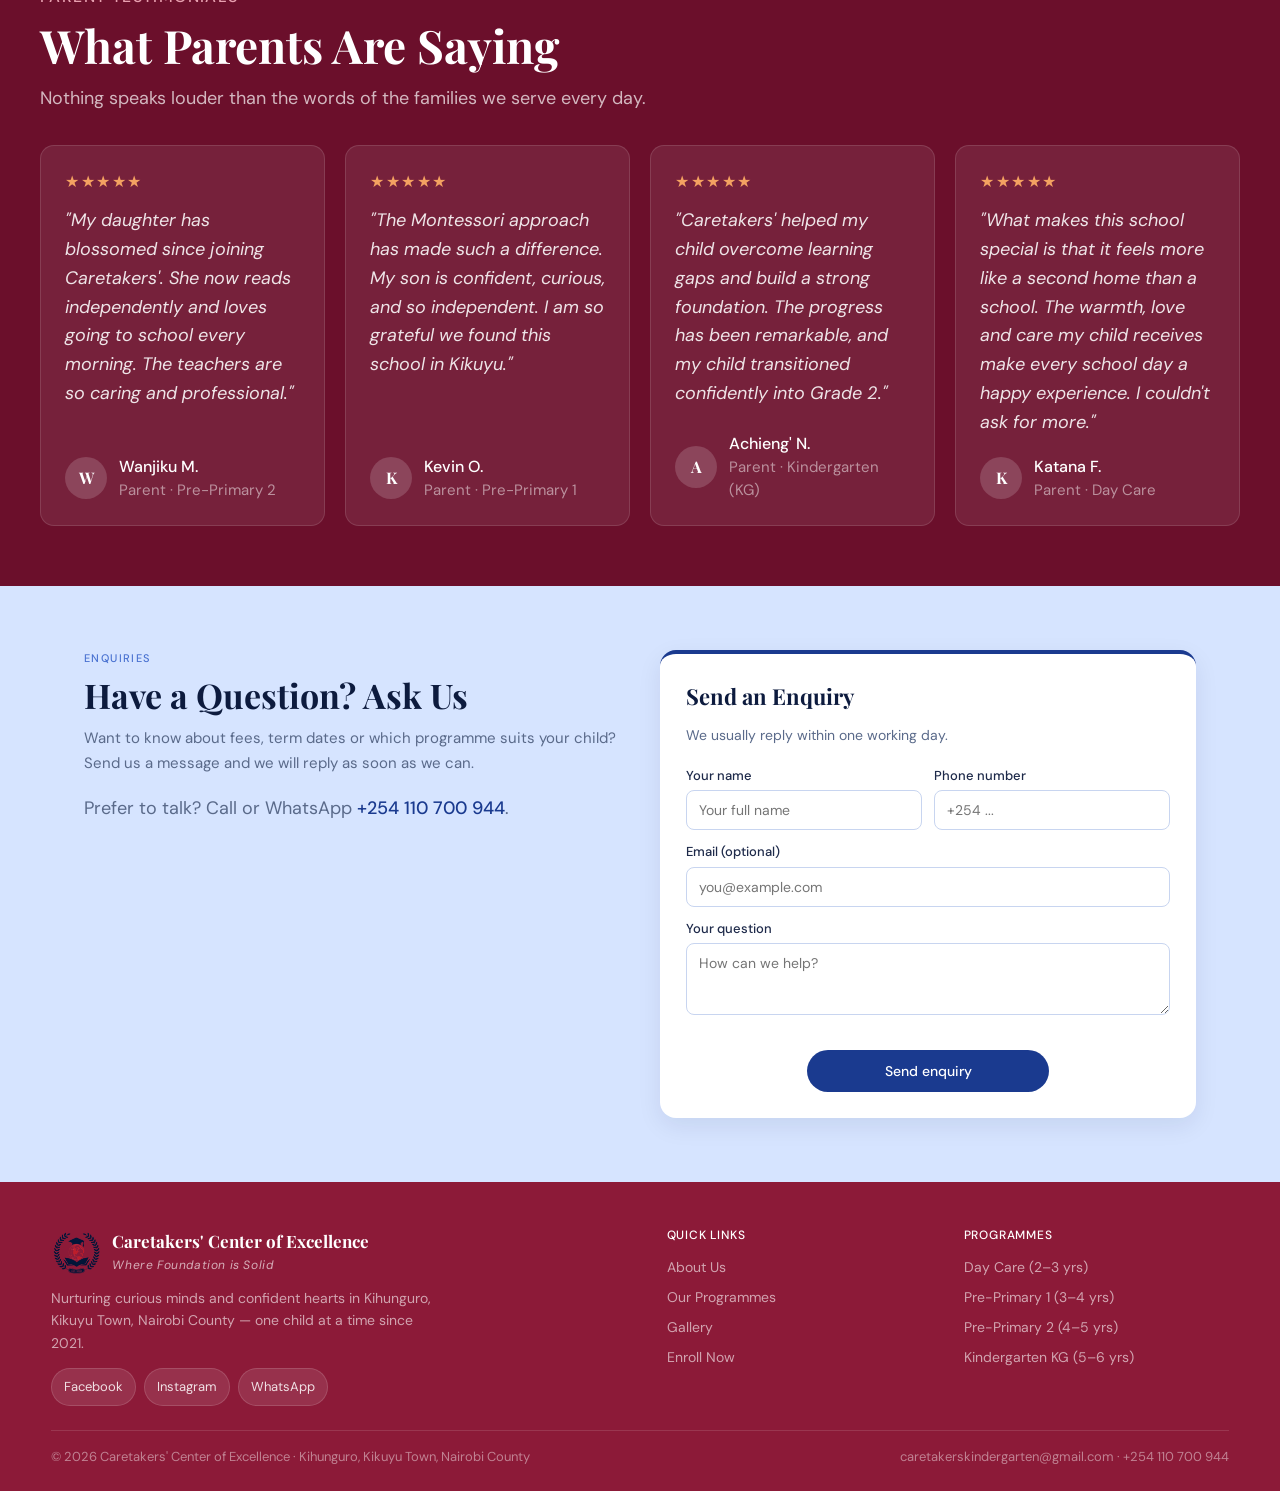
==== commit 2111f560: "About Section, Testimonials, Programs And Gallery updates" ====
--- a/index.html
+++ b/index.html
@@ -82,51 +82,74 @@
   </div>
 </section>
 
+
 <section id="about">
   <div class="section-inner">
-    <div class="about-grid">
-      <div>
-        <p class="section-tag">About Our School</p>
-        <h2 class="section-title">A Place Where Every Child Thrives</h2>
-        <p class="section-desc">Located in the heart of Kihunguro, Kikuyu Town, Caretakers' Center of Excellence has been nurturing young minds since 2021. We believe every child is naturally curious and capable — our Montessori-trained teachers create a warm, structured environment where children learn at their own pace.</p>
-        <div class="value-list">
-          <div class="value-item">
-            <div class="value-icon">🎓</div>
-            <div class="value-text">
-              <h4>Authentic Montessori Method</h4>
-              <p>Internationally recognized approach with hands-on materials that build independence, focus, and a love for learning.</p>
-            </div>
-          </div>
-          <div class="value-item">
-            <div class="value-icon warm">❤️</div>
-            <div class="value-text">
-              <h4>Nurturing, Safe Environment</h4>
-              <p>Your child's safety and emotional wellbeing are our top priority. We build confidence alongside academic skills.</p>
-            </div>
-          </div>
-          <div class="value-item">
-            <div class="value-icon">👨‍👩‍👧</div>
-            <div class="value-text">
-              <h4>Strong Parent Partnership</h4>
-              <p>We keep parents informed and involved at every step of their child's journey.</p>
-            </div>
-          </div>
-        </div>
-      </div>
-      <div class="about-visual">
-        <div class="about-img-card tall">
-          <img src="images/Photo 4.jpg" alt="Children at Caretakers' Center of Excellence">
-        </div>
-        <div class="about-img-card">
-          <img src="images/Photo 8.jpg" alt="Learning activities at Caretakers' Center of Excellence">
-        </div>
-        <div class="about-img-card warm">
-          <img src="images/Photo 16.jpg" alt="Activities at Caretakers' Center of Excellence">
-        </div>
-      </div>
-    </div>
-  </div>
-</section>
+
+    <!-- Full-width introduction -->
+    <div class="about-intro">
+      <p class="section-tag">About Our School</p>
+      <h2 class="section-title">A Place Where Every Child Thrives</h2>
+      <p class="section-desc">
+        Located in the heart of Kihunguro, Kikuyu Town, Caretakers' Center
+        of Excellence has been nurturing young minds since 2021. We believe
+        every child is naturally curious and capable — our Montessori-trained
+        teachers create a warm, structured environment where children learn
+        at their own pace.
+      </p>
+    </div>
+
+    <!-- Video and school values -->
+    <div class="about-content-row">
+
+      <div class="about-video-wrap">
+        <video autoplay muted loop playsinline controls>
+          <source src="video/caretaker center.mp4" type="video/mp4">
+          Your browser does not support the video tag.
+        </video>
+      </div>
+
+      <div class="about-values">
+
+        <div class="about-value">
+          <div class="about-value-icon">🎓</div>
+          <div>
+            <h4>Authentic Montessori Method</h4>
+            <p>
+              Internationally recognized approach with hands-on materials
+              that build independence, focus, and a love for learning.
+            </p>
+          </div>
+        </div>
+
+        <div class="about-value">
+          <div class="about-value-icon">❤️</div>
+          <div>
+            <h4>Nurturing, Safe Environment</h4>
+            <p>
+              Your child's safety and emotional wellbeing are our top
+              priority. We build confidence alongside academic skills.
+            </p>
+          </div>
+        </div>
+
+        <div class="about-value">
+          <div class="about-value-icon">👨‍👩‍👧</div>
+          <div>
+            <h4>Strong Parent Partnership</h4>
+            <p>
+              We keep parents informed and involved at every step of
+              their child's journey.
+            </p>
+          </div>
+        </div>
+
+      </div>
+    </div>
+
+  </div>
+</section>
+
 
 
 
@@ -154,10 +177,18 @@
       </div>
       <div class="testi-card">
         <div class="stars">★★★★★</div>
-        <p class="testi-quote">"Outstanding school. The teachers know each child individually. My twins have different learning styles and both are thriving. Highly recommend to any parent in Nairobi County."</p>
+        <p class="testi-quote">"Caretakers' helped my child overcome learning gaps and build a strong foundation. The progress has been remarkable, and my child transitioned confidently into Grade 2."</p>
         <div class="testi-author">
           <div class="testi-avatar">A</div>
           <div><p class="testi-name">Achieng' N.</p><p class="testi-role">Parent · Kindergarten (KG)</p></div>
+        </div>
+      </div>
+      <div class="testi-card">
+        <div class="stars">★★★★★</div>
+        <p class="testi-quote">"What makes this school special is that it feels more like a second home than a school. The warmth, love and care my child receives make every school day a happy experience. I couldn't ask for more."</p>
+        <div class="testi-author">
+          <div class="testi-avatar">K</div>
+          <div><p class="testi-name">Katana F.</p><p class="testi-role">Parent · Day Care</p></div>
         </div>
       </div>
     </div>
--- a/css/base/typography.css
+++ b/css/base/typography.css
@@ -17,3 +17,4 @@
 @media (max-width: 900px) {
   h1 { font-size: 34px; }
 }
+
--- a/css/pages/home-hero.css
+++ b/css/pages/home-hero.css
@@ -1,7 +1,6 @@
 /* =========================================================
    HOME: HERO SECTION
-   Calm blue/lavender background with paired tiny stars
-   and soft organic decorative shapes at the edges
+  
 ========================================================= */
 
 .hero {
@@ -71,11 +70,6 @@
 }
 
 
-/* =========================================================
-   SOFT ORGANIC DECORATIVE SHAPES
-   Matching the existing lavender and powder-blue colours
-========================================================= */
-
 .hero::before,
 .hero::after {
   content: "";
@@ -87,7 +81,6 @@
   opacity: 0.65;
 }
 
-/* Lavender shape on the left edge */
 
 .hero::before {
   top: 12%;
@@ -104,7 +97,6 @@
   transform: rotate(-28deg);
 }
 
-/* Powder-blue shape on the right edge */
 
 .hero::after {
   right: -110px;
@@ -121,10 +113,6 @@
   transform: rotate(25deg);
 }
 
-
-/* =========================================================
-   HERO CONTENT
-========================================================= */
 
 .hero-inner {
   position: relative;
@@ -145,10 +133,6 @@
 }
 
 
-/* =========================================================
-   HERO TAG
-========================================================= */
-
 .hero-tag {
   display: inline-flex;
   align-items: center;
@@ -179,10 +163,6 @@
 }
 
 
-/* =========================================================
-   HERO TAGLINE
-========================================================= */
-
 .tagline-hero {
   font-family: var(--font-heading);
   font-size: clamp(17px, 1.3vw, 28px);
@@ -205,10 +185,6 @@
 }
 
 
-/* =========================================================
-   HERO DESCRIPTION
-========================================================= */
-
 .hero-desc {
   font-size: clamp(16px, 1.25vw, 24px);
   line-height: 1.65;
@@ -219,10 +195,6 @@
 }
 
 
-/* =========================================================
-   HERO BUTTONS
-========================================================= */
-
 .hero-btns {
   display: flex;
   gap: clamp(8px, 1vw, 16px);
@@ -231,9 +203,6 @@
 }
 
 
-/* =========================================================
-   HERO VISUAL
-========================================================= */
 
 .hero-visual {
   position: relative;
@@ -244,10 +213,6 @@
   min-width: 0;
 }
 
-
-/* =========================================================
-   HERO IMAGE CARD
-========================================================= */
 
 .hero-logo-card {
   background: #fff;
@@ -271,10 +236,6 @@
 }
 
 
-/* =========================================================
-   LOGO CHIP
-========================================================= */
-
 .hero-logo-chip {
   position: absolute;
   top: clamp(10px, 1.5vw, 30px);
@@ -298,10 +259,6 @@
   display: block;
 }
 
-
-/* =========================================================
-   HERO TAGLINE CARD
-========================================================= */
 
 .hero-tagline-card {
   margin-top: clamp(8px, 0.8vw, 16px);
@@ -327,9 +284,6 @@
 }
 
 
-/* =========================================================
-   FLOATING BADGES
-========================================================= */
 
 .float-badge {
   position: absolute;
@@ -374,9 +328,6 @@
 }
 
 
-/* =========================================================
-   SMALL PHONES
-========================================================= */
 
 @media (max-width: 480px) {
   .hero {
@@ -445,9 +396,7 @@
 }
 
 
-/* =========================================================
-   LARGER PHONES AND SMALL TABLETS
-========================================================= */
+
 
 @media (min-width: 481px) and (max-width: 767px) {
   .hero {
@@ -493,9 +442,7 @@
 }
 
 
-/* =========================================================
-   TABLETS AND SMALLER LAPTOPS
-========================================================= */
+
 
 @media (min-width: 768px) and (max-width: 1199px) {
   .hero-inner {
@@ -536,9 +483,7 @@
 }
 
 
-/* =========================================================
-   STANDARD DESKTOP SCREENS
-========================================================= */
+
 
 @media (min-width: 1200px) and (max-width: 1439px) {
   .hero-inner {
@@ -581,9 +526,7 @@
 }
 
 
-/* =========================================================
-   LARGE DESKTOP SCREENS
-========================================================= */
+
 
 @media (min-width: 1440px) and (max-width: 1919px) {
   .hero-inner {
@@ -627,9 +570,7 @@
 }
 
 
-/* =========================================================
-   EXTRA-LARGE DESKTOP SCREENS
-========================================================= */
+
 
 @media (min-width: 1920px) and (max-width: 2559px) {
   .hero-inner {
@@ -676,9 +617,7 @@
 }
 
 
-/* =========================================================
-   ULTRA-WIDE SCREENS
-========================================================= */
+
 
 @media (min-width: 2560px) {
   .hero-inner {
@@ -737,9 +676,7 @@
 }
 
 
-/* =========================================================
-   DECORATIVE SHAPES: PHONE ADJUSTMENTS
-========================================================= */
+
 
 @media (max-width: 767px) {
   .hero::before {
--- a/css/pages/about.css
+++ b/css/pages/about.css
@@ -1,12 +1,10 @@
-/* =========================================================
-   ABOUT: SCHOOL INTRO + VALUES
+
+/* =========================================================
+   ABOUT: FULL-WIDTH INTRODUCTION
 ========================================================= */
 
 .about-grid {
-  display: grid;
-  grid-template-columns: 1fr 1fr;
-  gap: 48px;
-  align-items: stretch;
+  display: block;
   width: 100%;
   max-width: 100%;
   padding: 0 20px;
@@ -14,338 +12,262 @@
   box-sizing: border-box;
 }
 
-
-
-
-.about-visual {
+.about-intro {
+  width: 100%;
+  margin-bottom: 32px;
+}
+
+.about-intro .section-desc {
+  max-width: 100%;
+  margin-bottom: 0;
+}
+
+/* =========================================================
+   ABOUT: VIDEO + VALUES LAYOUT
+========================================================= */
+
+.about-content-row {
   display: grid;
-  grid-template-columns: 1fr 1fr;
-  grid-template-rows: auto auto;
-  gap: 16px;
-  width: 100%;
-  margin: 0 auto;
-}
-
-.about-img-card {
-  position: relative;
-  width: 100%;
-  height: auto;
-  aspect-ratio: 1 / 1;
+  grid-template-columns: 1.05fr 0.95fr;
+  align-items: center;
+  gap: 36px;
+  width: 100%;
+}
+
+/* Video container */
+.about-video-wrap {
+  width: 100%;
+  aspect-ratio: 16 / 10;
+  max-height: 340px;
+  overflow: hidden;
   border-radius: var(--radius);
-  overflow: hidden;
   background: var(--blue-pale);
 }
 
-.about-img-card img {
+.about-video-wrap video {
+  display: block;
   width: 100%;
   height: 100%;
-  display: block;
   object-fit: cover;
-  object-position: center;
-  border-radius: var(--radius);
-  transition: transform 0.4s ease;
-}
-
-.about-img-card.tall {
-  aspect-ratio: 1 / 2;
-  grid-row: span 2;
-}
-
-.about-img-card.warm {
-  background: var(--warm-pale);
-}
-
-.about-img-card:hover img {
-  transform: scale(1.04);
-}
-
-
-
-.about-content {
+}
+
+/* Values container */
+.about-values {
   display: flex;
   flex-direction: column;
-  justify-content: flex-start;
-  align-self: stretch;
-  padding-top: 0;
-}
-
-
-
-
-.value-list {
-  margin-top: 24px;
-  width: 100%;
-}
-
-.value-item {
+  justify-content: center;
+  gap: 22px;
+  width: 100%;
+}
+
+.about-value {
   display: flex;
-  gap: 12px;
-  margin-bottom: 16px;
   align-items: flex-start;
-}
-
-.value-item:last-child {
-  margin-bottom: 0;
-}
-
-
-
-
-.value-icon {
-  width: 40px;
-  height: 40px;
-  min-width: 40px;
-  border-radius: 10px;
-  background: var(--blue-pale);
-
-  display: flex;
-  align-items: center;
-  justify-content: center;
-
-  font-size: clamp(18px, 0.8vw, 30px);
-
+  gap: 16px;
+}
+
+.about-value-icon {
   flex-shrink: 0;
-}
-
-.value-icon.warm {
-  background: var(--warm-pale);
-}
-
-
-
-
-.value-text h4 {
-  font-size: 15px;
+  font-size: 27px;
+  line-height: 1.3;
+}
+
+.about-value h4 {
+  font-family: 'DM Sans', sans-serif;
+  font-size: 17px;
   font-weight: 500;
   color: var(--dark);
-
-  margin-bottom: 3px;
-  margin-top: 0;
-}
-
-.value-text p {
-  font-size: 14px;
+  margin: 0 0 6px;
+}
+
+.about-value p {
+  font-family: 'DM Sans', sans-serif;
+  font-size: inherit;
   color: var(--muted);
   line-height: 1.55;
   margin: 0;
 }
 
-
-
+#about .section-desc {
+  font-family: 'DM Sans', sans-serif;
+}
+
+/* =========================================================
+   TABLETS AND SMALLER SCREENS
+========================================================= */
 
 @media (max-width: 768px) {
-
   .about-grid {
+    padding: 0 18px;
+  }
+
+  .about-intro {
+    margin-bottom: 28px;
+  }
+
+  .about-content-row {
     grid-template-columns: 1fr;
-    gap: 28px;
-    padding: 0 18px;
-    align-items: stretch;
-  }
-
-  .about-content {
-    padding-top: 0;
-  }
-
-  .about-visual {
-    grid-template-columns: 1fr 1fr;
-    gap: 14px;
-  }
-
-  .about-img-card {
-    aspect-ratio: 1 / 1;
-  }
-
-  .about-img-card.tall {
-    aspect-ratio: 1 / 2;
-  }
-
-  .value-text h4 {
-    font-size: 14px;
-  }
-
-  .value-text p {
-    font-size: 13px;
-  }
-
-  .value-icon {
-    font-size: 16px;
-  }
-}
-
-
-
+    gap: 26px;
+  }
+
+  .about-video-wrap {
+    aspect-ratio: 16 / 9;
+    max-height: 320px;
+  }
+
+  .about-values {
+    gap: 20px;
+  }
+
+  .about-value h4 {
+    font-size: 15px;
+  }
+
+  .about-value-icon {
+    font-size: 22px;
+  }
+}
+
+/* =========================================================
+   MOBILE SCREENS
+========================================================= */
 
 @media (max-width: 600px) {
-
   .about-grid {
     padding: 0 16px;
+  }
+
+  .about-intro {
+    margin-bottom: 24px;
+  }
+
+  .about-content-row {
     gap: 24px;
   }
 
-  .about-visual {
-    grid-template-columns: 1fr 1fr;
+  .about-video-wrap {
+    aspect-ratio: 16 / 9;
+    max-height: 260px;
+    border-radius: 12px;
+  }
+
+  .about-values {
+    gap: 18px;
+  }
+
+  .about-value {
     gap: 12px;
   }
 
-  .about-img-card {
-    aspect-ratio: 1 / 1;
-    border-radius: 12px;
-  }
-
-  .about-img-card img {
-    border-radius: 12px;
-  }
-
-  .about-img-card.tall {
-    aspect-ratio: 1 / 2;
-  }
-
-  .value-text h4 {
+  .about-value h4 {
     font-size: 14px;
   }
 
-  .value-text p {
-    font-size: 13px;
-  }
-
-  .value-icon {
-    width: 36px;
-    height: 36px;
-    min-width: 36px;
-    font-size: 15px;
-  }
-}
-
-
+  .about-value-icon {
+    font-size: 20px;
+  }
+}
+
+/* =========================================================
+   SMALL MOBILE SCREENS
+========================================================= */
 
 @media (max-width: 480px) {
-
   .about-grid {
     padding: 0 14px;
-    gap: 20px;
-  }
-
-  .about-visual {
-    grid-template-columns: 1fr 1fr;
+  }
+
+  .about-video-wrap {
+    max-height: 220px;
+    border-radius: 10px;
+  }
+
+  .about-values {
+    gap: 16px;
+  }
+
+  .about-value {
     gap: 10px;
   }
 
-  .about-img-card {
-    aspect-ratio: 1 / 1;
-    border-radius: 10px;
-  }
-
-  .about-img-card img {
-    border-radius: 10px;
-  }
-
-  .about-img-card.tall {
-    aspect-ratio: 1 / 2;
-  }
-
-  .value-item {
-    gap: 10px;
-    margin-bottom: 12px;
-  }
-
-  .value-text h4 {
+  .about-value-icon {
+    font-size: 19px;
+  }
+
+  .about-value h4 {
     font-size: 13px;
   }
-
-  .value-text p {
-    font-size: 12px;
-  }
-
-  .value-icon {
-    width: 32px;
-    height: 32px;
-    min-width: 32px;
-    font-size: 13px;
-  }
-}
-
-
+}
+
+
+/* =========================================================
+   LAPTOPS AND DESKTOPS
+   Keep description font size consistent across screens
+========================================================= */
 
 @media (min-width: 769px) and (max-width: 1439px) {
-
-  .value-text h4 {
+  .about-value h4 {
     font-size: 18px;
   }
 
-  .value-text p {
+  .about-value-icon {
     font-size: 18px;
   }
-
-  .value-icon {
-    font-size: 18px;
-  }
-}
-
-
+}
+
+
+/* =========================================================
+   LARGE DESKTOP SCREENS
+========================================================= */
 
 @media (min-width: 1440px) and (max-width: 1919px) {
-
-  .value-text h4 {
+  .about-value h4 {
     font-size: 21px;
   }
 
-  .value-text p {
+  .about-value-icon {
     font-size: 21px;
   }
-
-  .value-icon {
-    font-size: 21px;
-  }
-}
-
-
+}
+
+/* =========================================================
+   FULL HD SCREENS
+========================================================= */
 
 @media (min-width: 1920px) and (max-width: 2559px) {
-
-  .value-text h4 {
+  .about-value h4 {
     font-size: 25px;
   }
 
-  .value-text p {
+  .about-value-icon {
     font-size: 25px;
   }
-
-  .value-icon {
-    font-size: 25px;
-  }
-}
-
-
-
+}
+
+/* =========================================================
+   2K AND ULTRA-WIDE SCREENS
+========================================================= */
 
 @media (min-width: 2560px) and (max-width: 3839px) {
-
-  .value-text h4 {
+  .about-value h4 {
     font-size: 30px;
   }
 
-  .value-text p {
+  .about-value-icon {
     font-size: 30px;
   }
-
-  .value-icon {
-    font-size: 30px;
-  }
-}
-
-
+}
+
+/* =========================================================
+   4K SCREENS
+========================================================= */
 
 @media (min-width: 3840px) {
-
-  .value-text h4 {
+  .about-value h4 {
     font-size: 36px;
   }
 
-  .value-text p {
+  .about-value-icon {
     font-size: 36px;
   }
-
-  .value-icon {
-    font-size: 36px;
-  }
-}+}
--- a/css/pages/home-enquiry.css
+++ b/css/pages/home-enquiry.css
@@ -31,6 +31,44 @@
 
 .enquiry-alt a:hover {
   text-decoration: underline;
+}
+
+/* Form card and top border */
+#enquiry-form.form-card {
+  border-top: 4px solid var(--blue);
+  padding: clamp(22px, 2vw, 32px);
+  box-sizing: border-box;
+}
+
+/* Form heading spacing */
+#enquiry-form > h3 {
+  margin-top: 0;
+  margin-bottom: 12px;
+}
+
+/* Introduction spacing */
+#enquiry-form > .form-intro {
+  margin-bottom: 20px;
+}
+
+/* Centre the existing Send Enquiry button */
+#enquiry-form > .submit-btn {
+  display: block;
+  margin: 16px auto 0;
+}
+
+/* Centre the submission status message */
+#enquiry-form > .form-status {
+  width: 100%;
+  margin: 10px auto 0;
+  text-align: center;
+}
+
+/* Responsive padding on smaller screens */
+@media (max-width: 600px) {
+  #enquiry-form.form-card {
+    padding: 22px 18px;
+  }
 }
 @media (max-width: 360px) {
   .enquiry-grid {
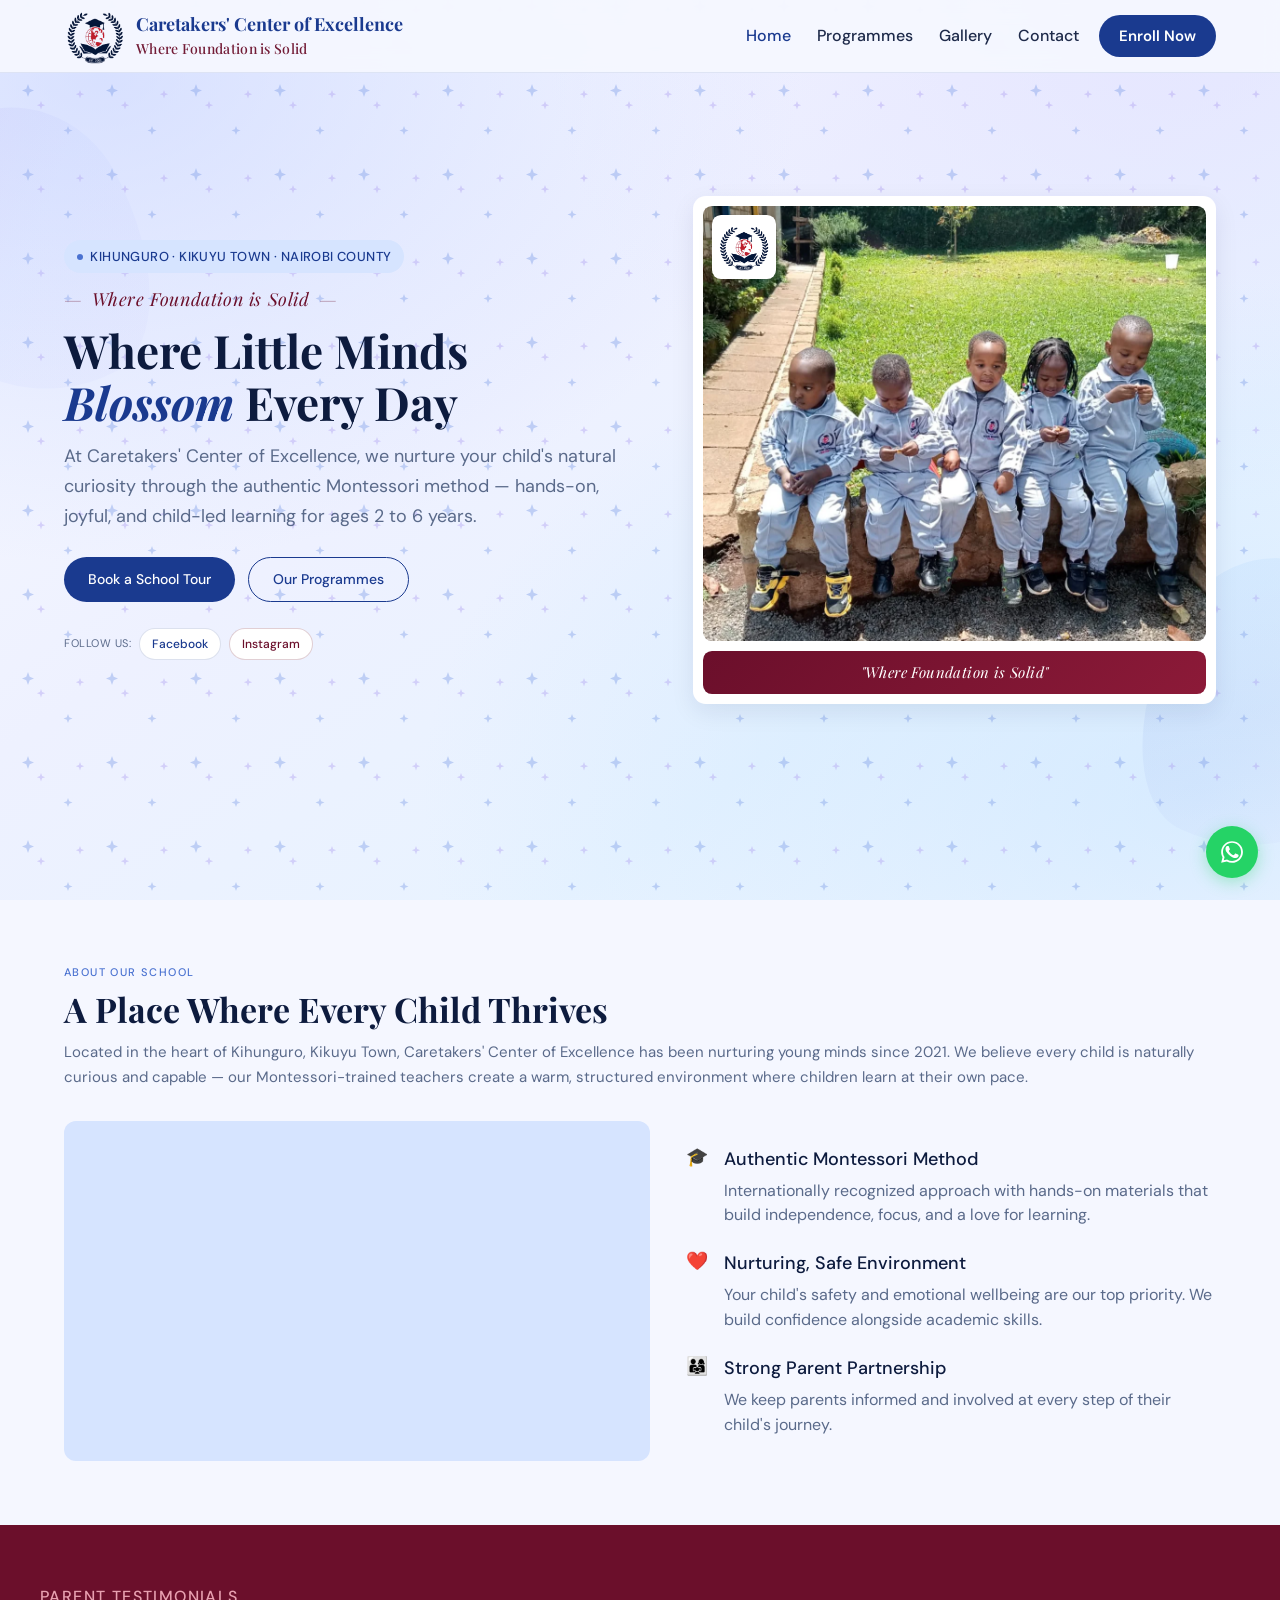
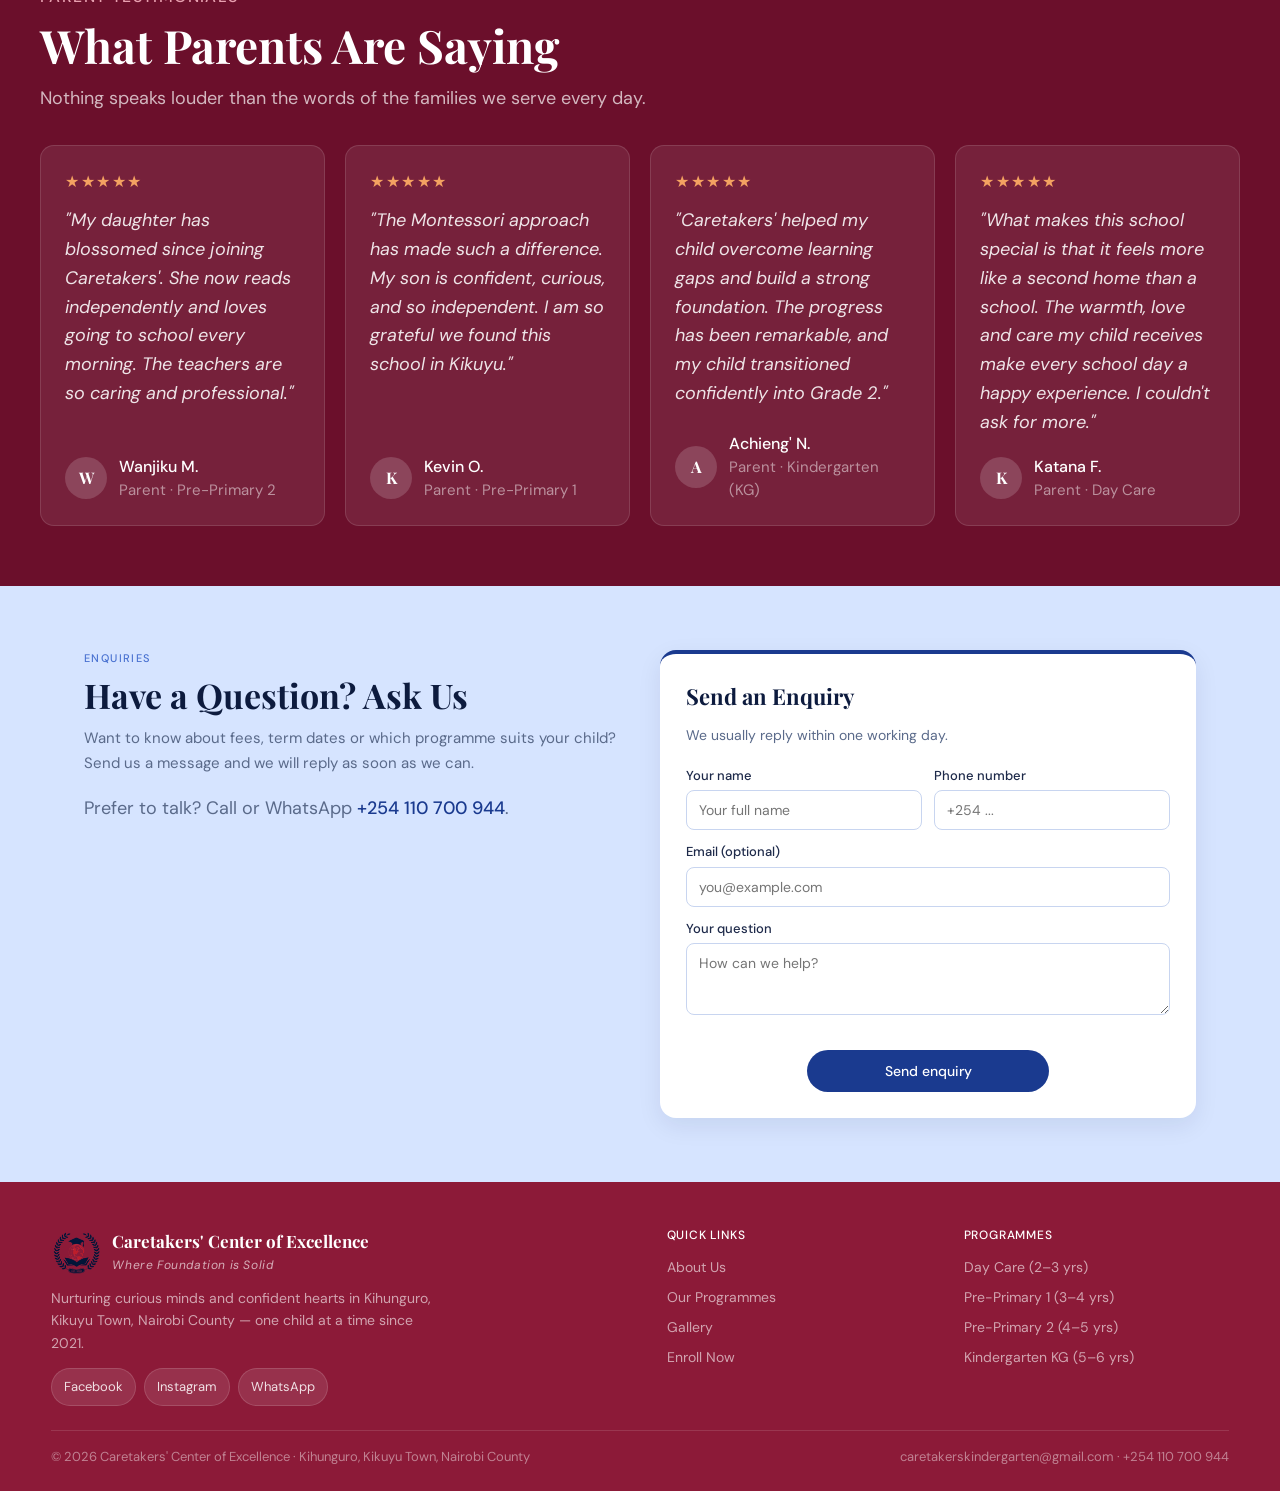
==== commit 6559c0c6: "About Section Update" ====
--- a/index.html
+++ b/index.html
@@ -103,11 +103,14 @@
     <div class="about-content-row">
 
       <div class="about-video-wrap">
-        <video autoplay muted loop playsinline controls>
-          <source src="video/caretaker center.mp4" type="video/mp4">
-          Your browser does not support the video tag.
-        </video>
-      </div>
+        <iframe
+          src="https://drive.google.com/file/d/1QZZ9I3WM7LovlKLAu0pr1xUygE8Bnoza/preview"
+          allow="autoplay; fullscreen"
+          allowfullscreen
+          title="Caretakers' Kindergarten Video">
+        </iframe>
+      </div>
+
 
       <div class="about-values">
 
--- a/css/pages/about.css
+++ b/css/pages/about.css
@@ -49,6 +49,19 @@
   width: 100%;
   height: 100%;
   object-fit: cover;
+}
+.about-video-wrap {
+    width: 100%;
+    height: 100%;
+    overflow: hidden;
+    border-radius: 12px;
+}
+
+.about-video-wrap iframe {
+    width: 100%;
+    height: 100%;
+    border: none;
+    display: block;
 }
 
 /* Values container */
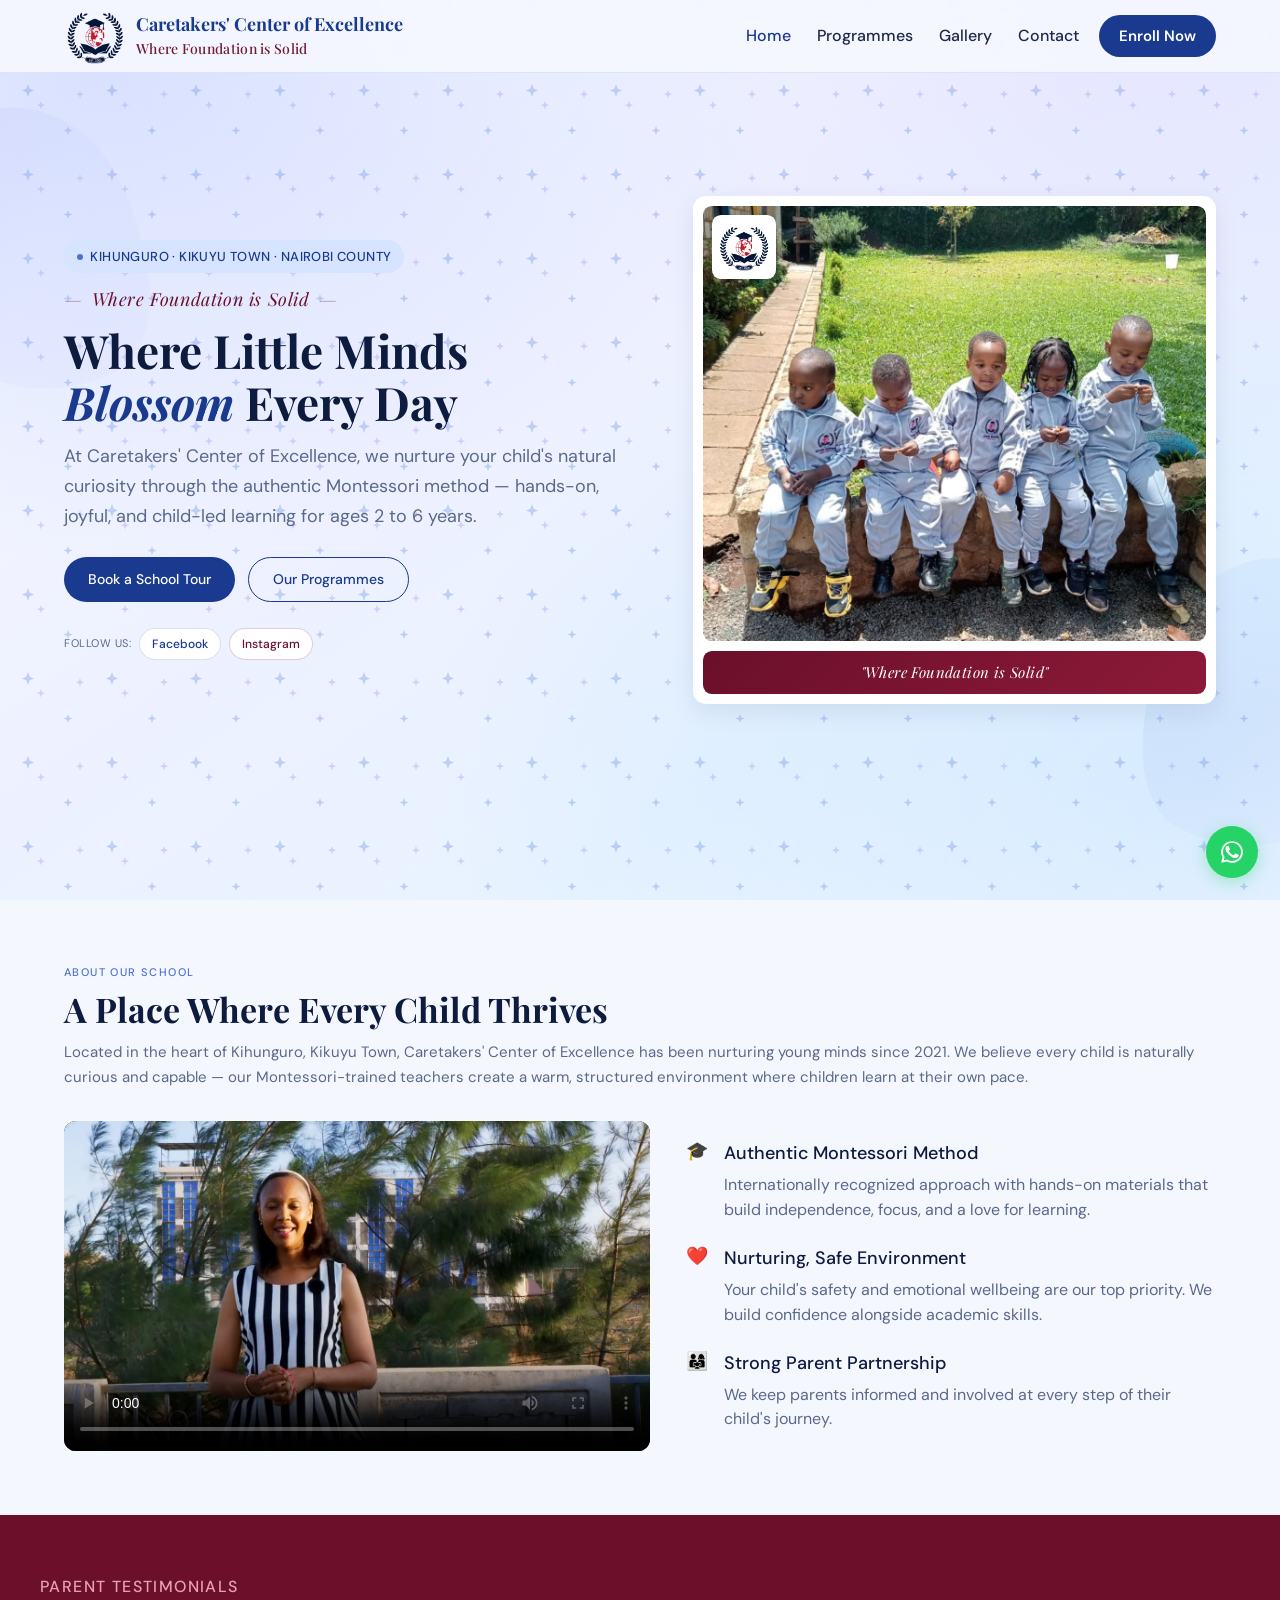
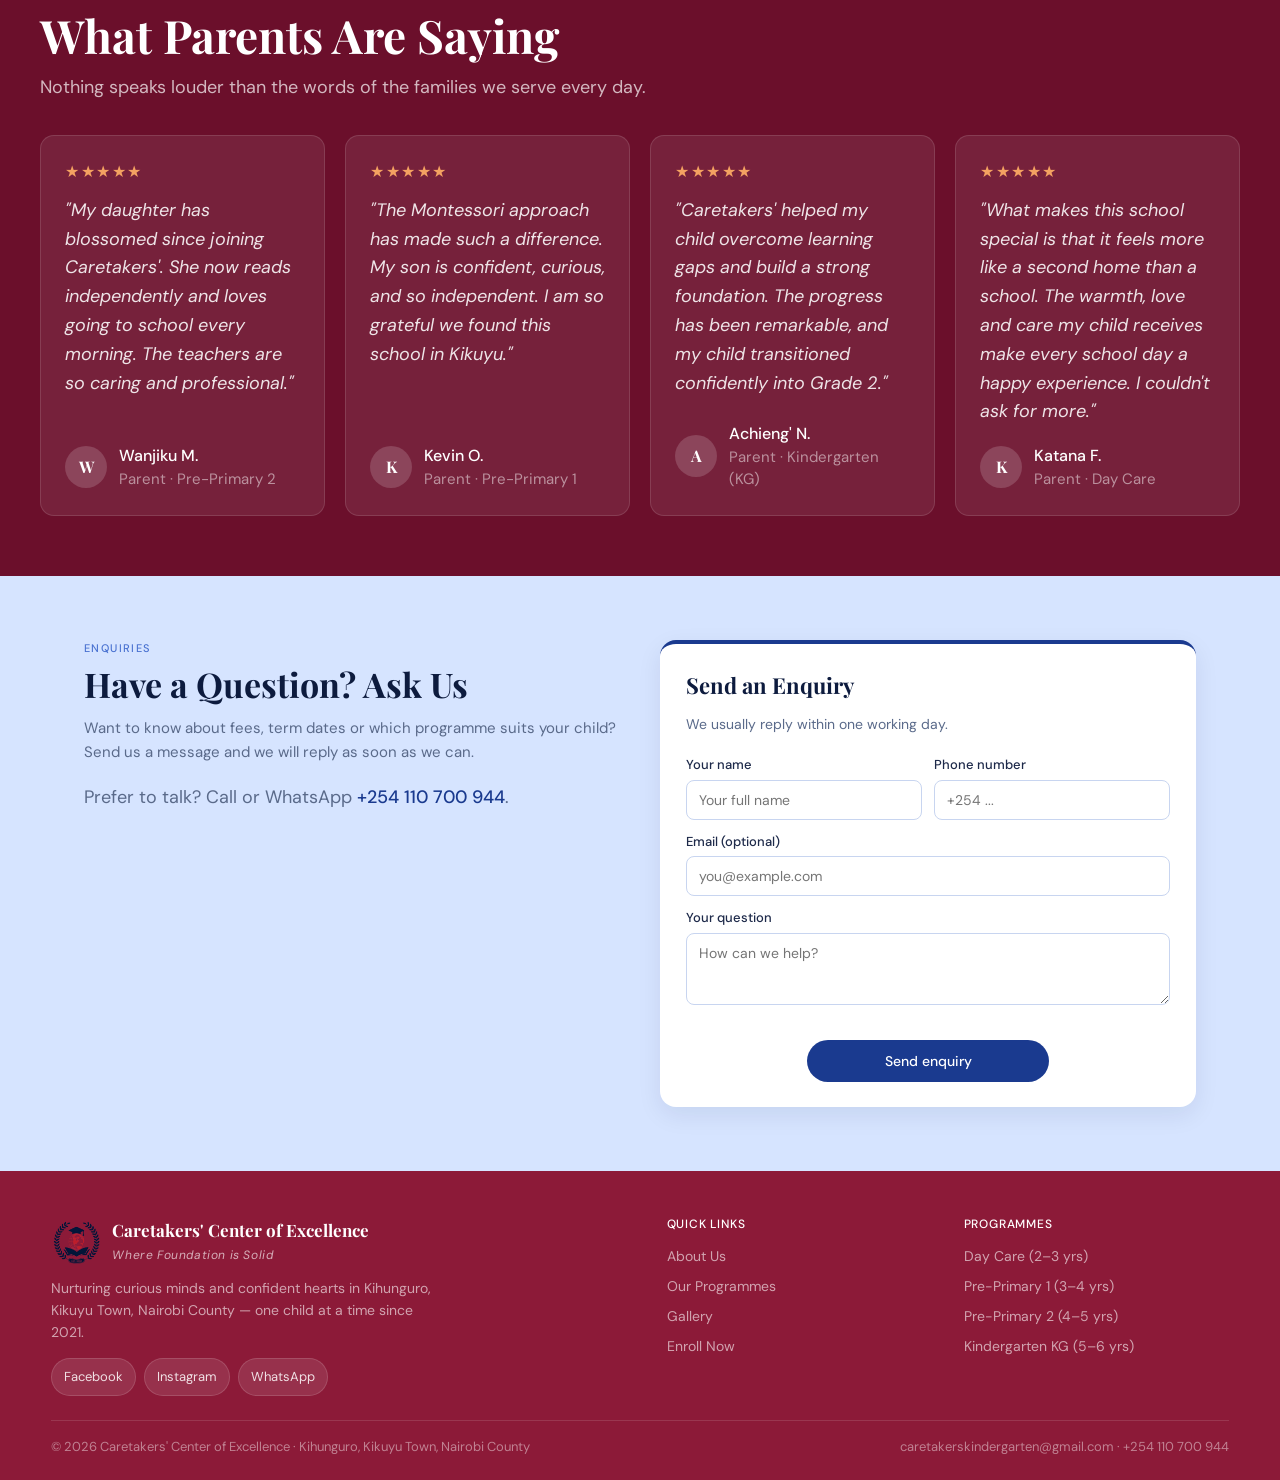
==== commit a604068b: "Host about video as a regular file, fix mobile black bar" ====
--- a/index.html
+++ b/index.html
@@ -103,12 +103,10 @@
     <div class="about-content-row">
 
       <div class="about-video-wrap">
-        <iframe
-          src="https://drive.google.com/file/d/1QZZ9I3WM7LovlKLAu0pr1xUygE8Bnoza/preview"
-          allow="autoplay; fullscreen"
-          allowfullscreen
-          title="Caretakers' Kindergarten Video">
-        </iframe>
+        <video controls playsinline preload="metadata" poster="images/video-poster.jpg">
+          <source src="video/about.mp4" type="video/mp4">
+            Your browser does not support the video tag.
+        </video>
       </div>
 
 
--- a/css/pages/about.css
+++ b/css/pages/about.css
@@ -36,32 +36,22 @@
 
 /* Video container */
 .about-video-wrap {
-  width: 100%;
-  aspect-ratio: 16 / 10;
-  max-height: 340px;
+  position: relative;
+  width: 100%;
+  aspect-ratio: 16 / 9;
   overflow: hidden;
-  border-radius: var(--radius);
-  background: var(--blue-pale);
+  border-radius: 12px;
+  background: #000;
+  min-width: 0;
 }
 
 .about-video-wrap video {
+  position: absolute;
+  inset: 0;
   display: block;
   width: 100%;
   height: 100%;
   object-fit: cover;
-}
-.about-video-wrap {
-    width: 100%;
-    height: 100%;
-    overflow: hidden;
-    border-radius: 12px;
-}
-
-.about-video-wrap iframe {
-    width: 100%;
-    height: 100%;
-    border: none;
-    display: block;
 }
 
 /* Values container */
@@ -123,11 +113,6 @@
     gap: 26px;
   }
 
-  .about-video-wrap {
-    aspect-ratio: 16 / 9;
-    max-height: 320px;
-  }
-
   .about-values {
     gap: 20px;
   }
@@ -158,12 +143,6 @@
     gap: 24px;
   }
 
-  .about-video-wrap {
-    aspect-ratio: 16 / 9;
-    max-height: 260px;
-    border-radius: 12px;
-  }
-
   .about-values {
     gap: 18px;
   }
@@ -191,7 +170,6 @@
   }
 
   .about-video-wrap {
-    max-height: 220px;
     border-radius: 10px;
   }
 
